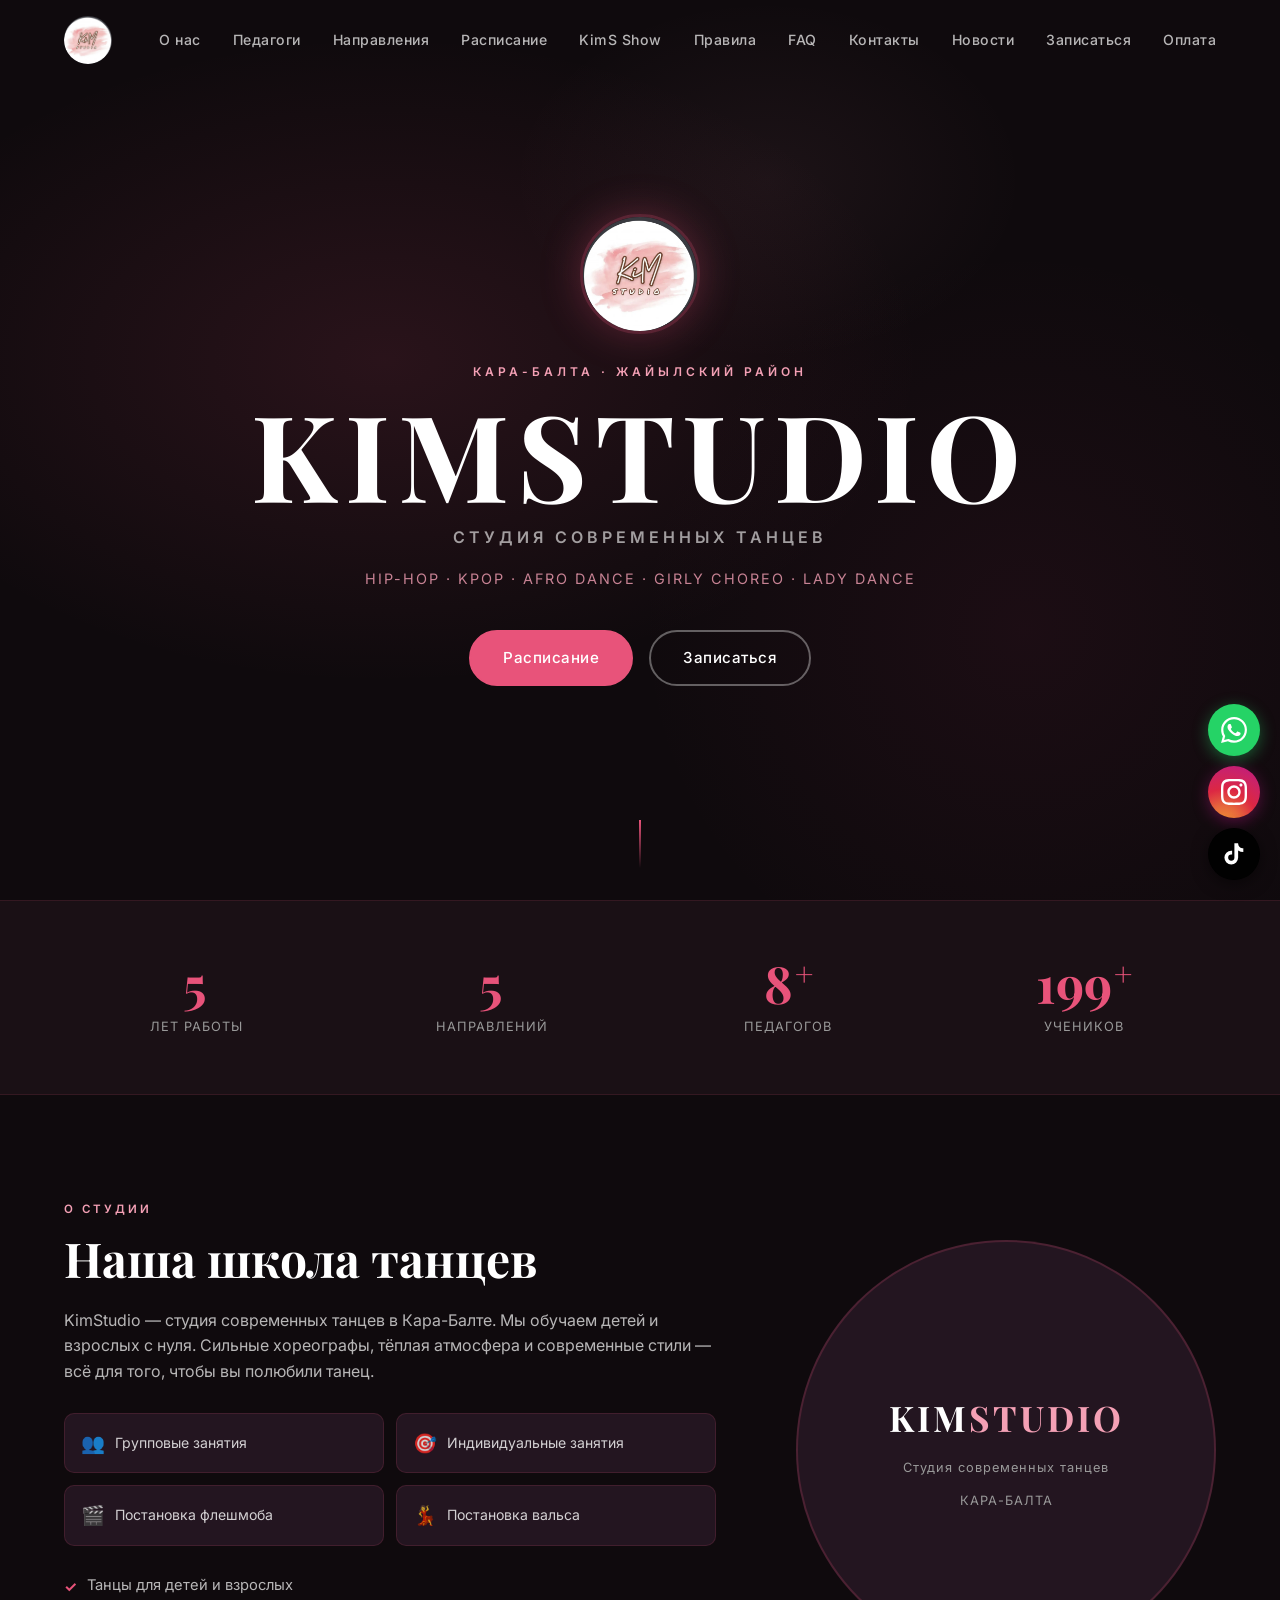
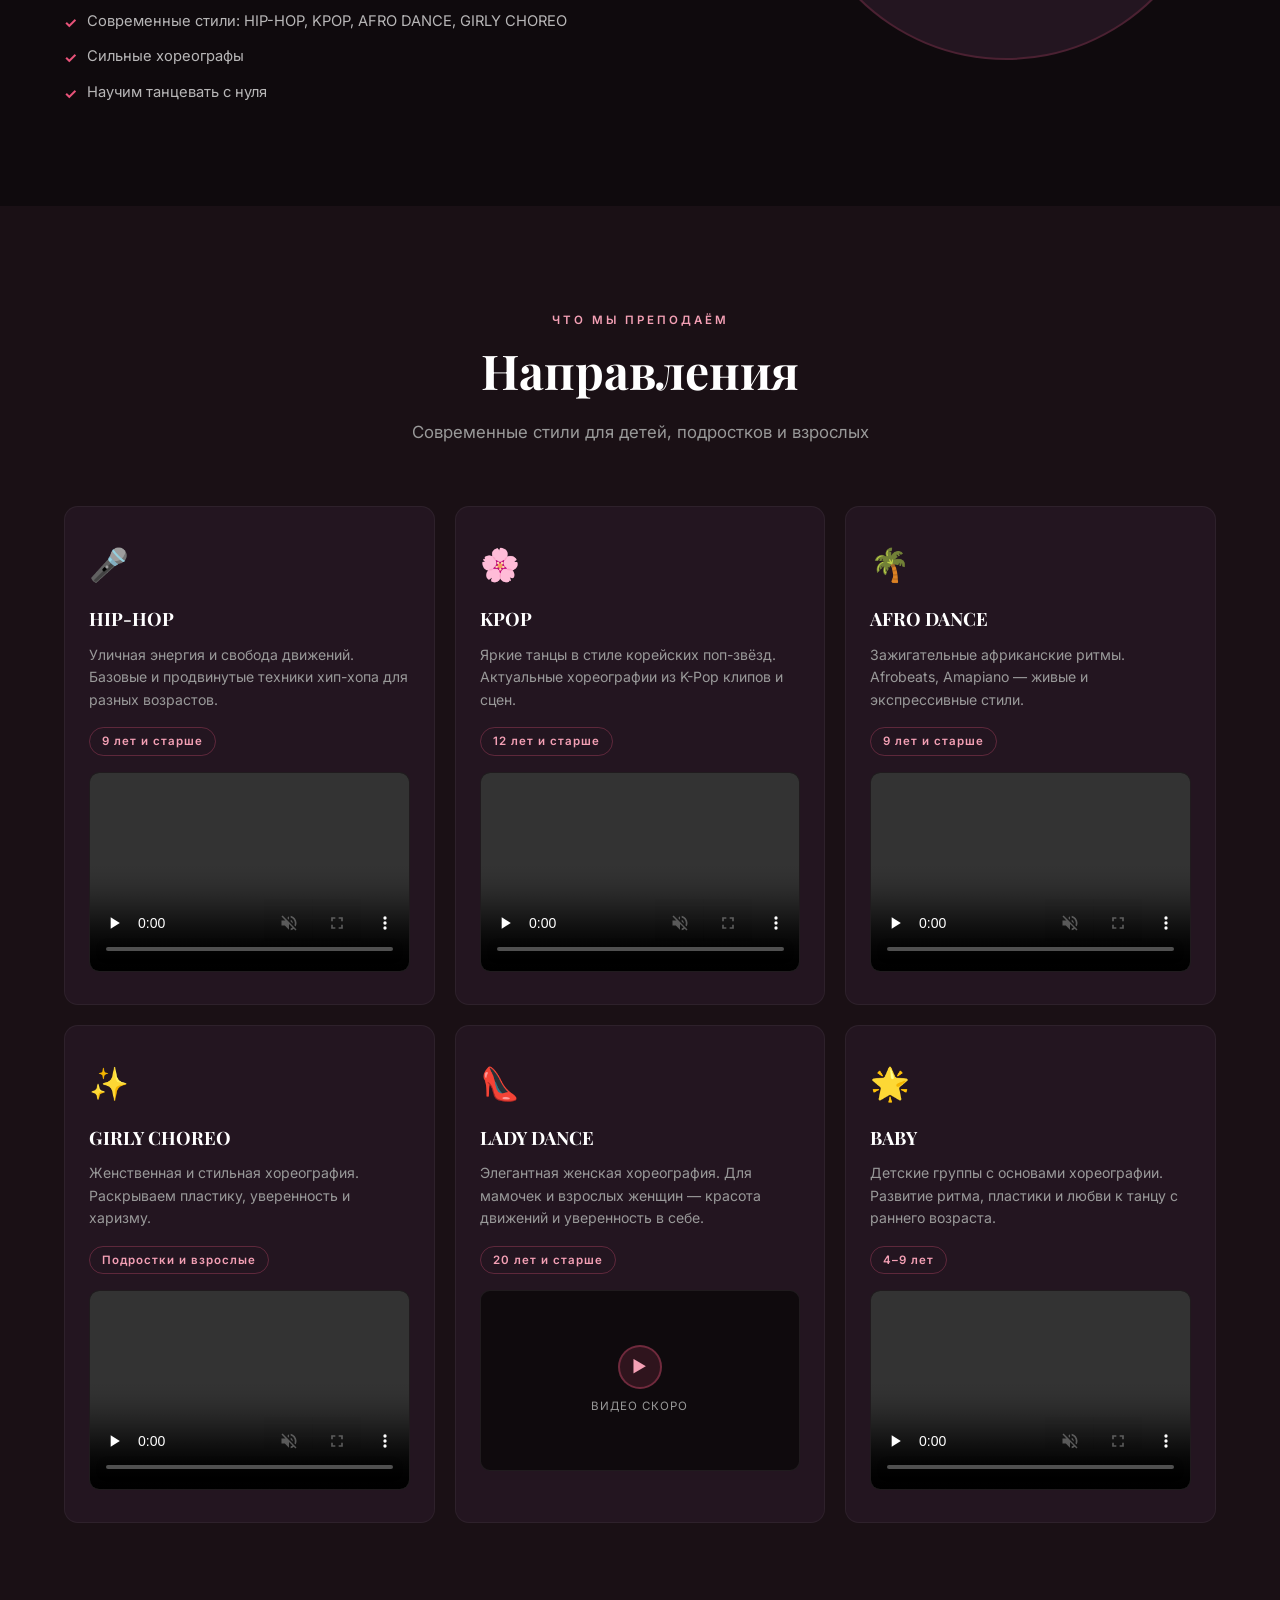
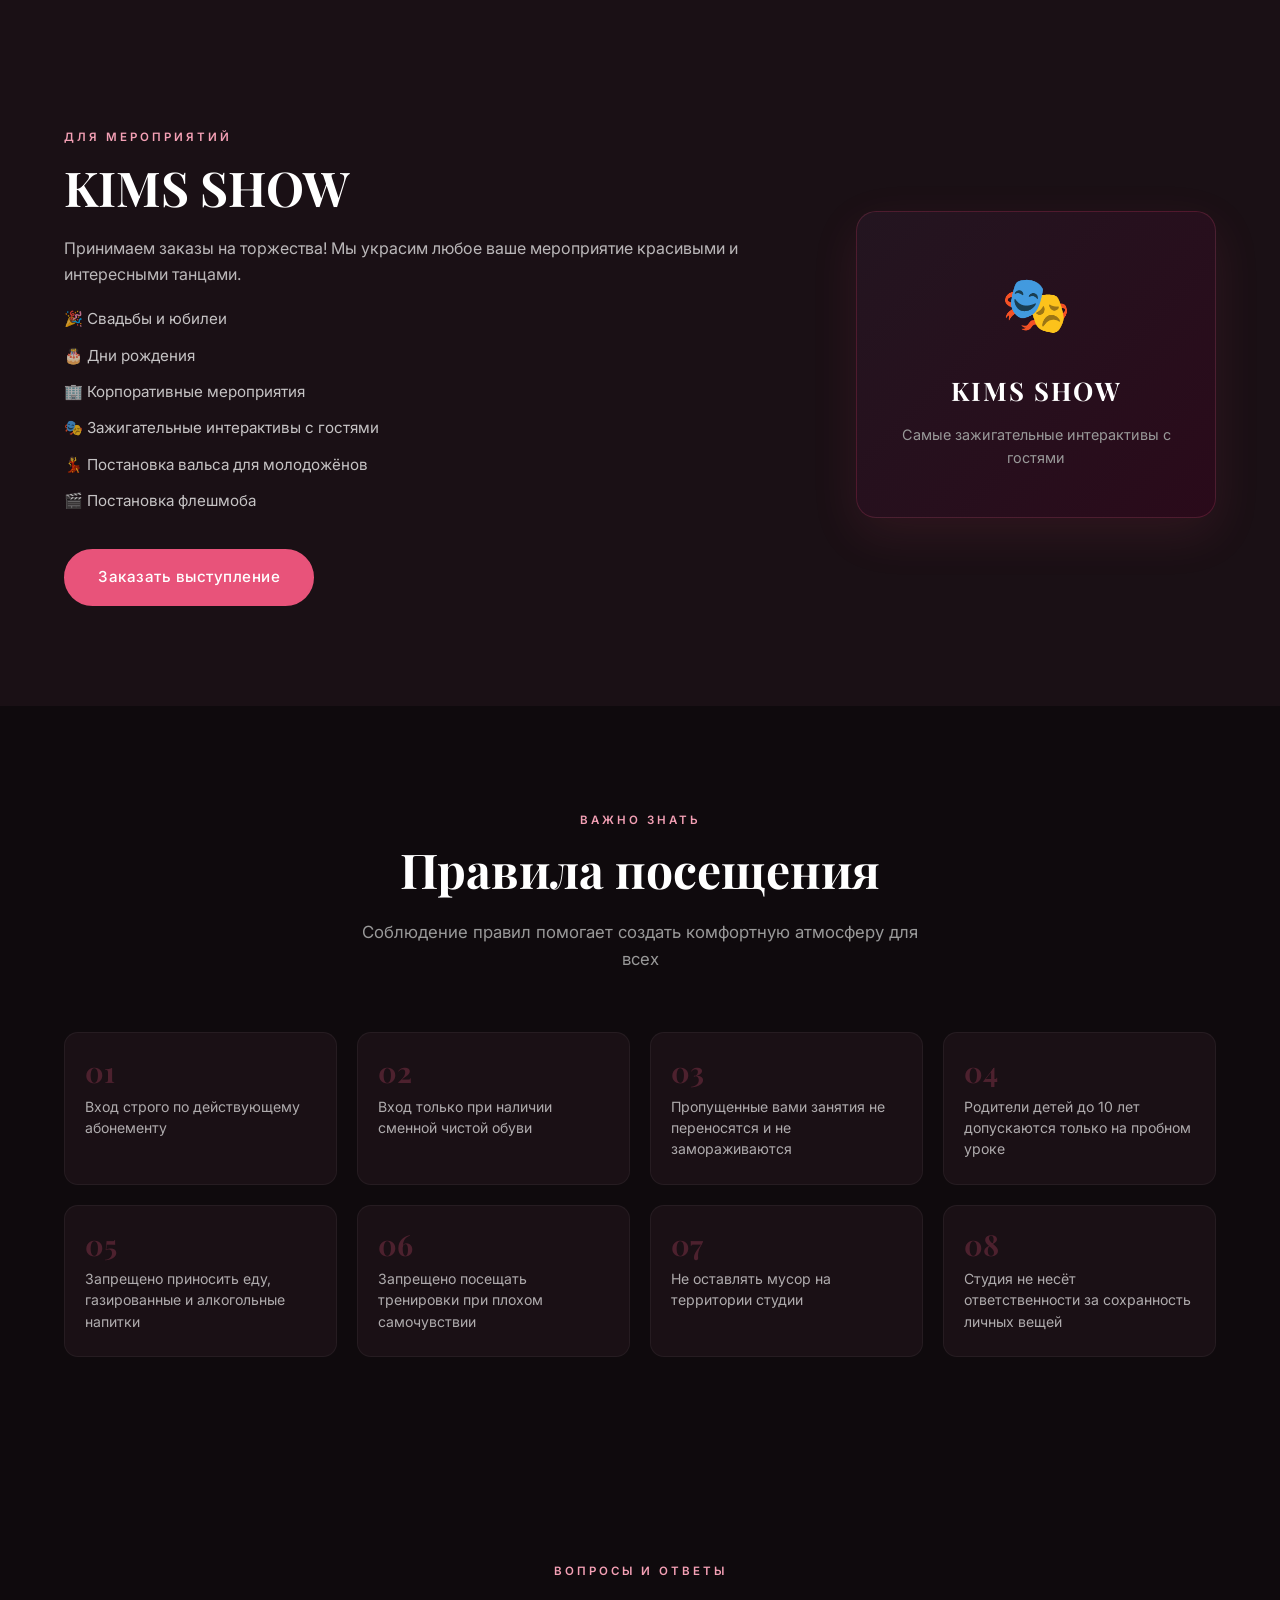
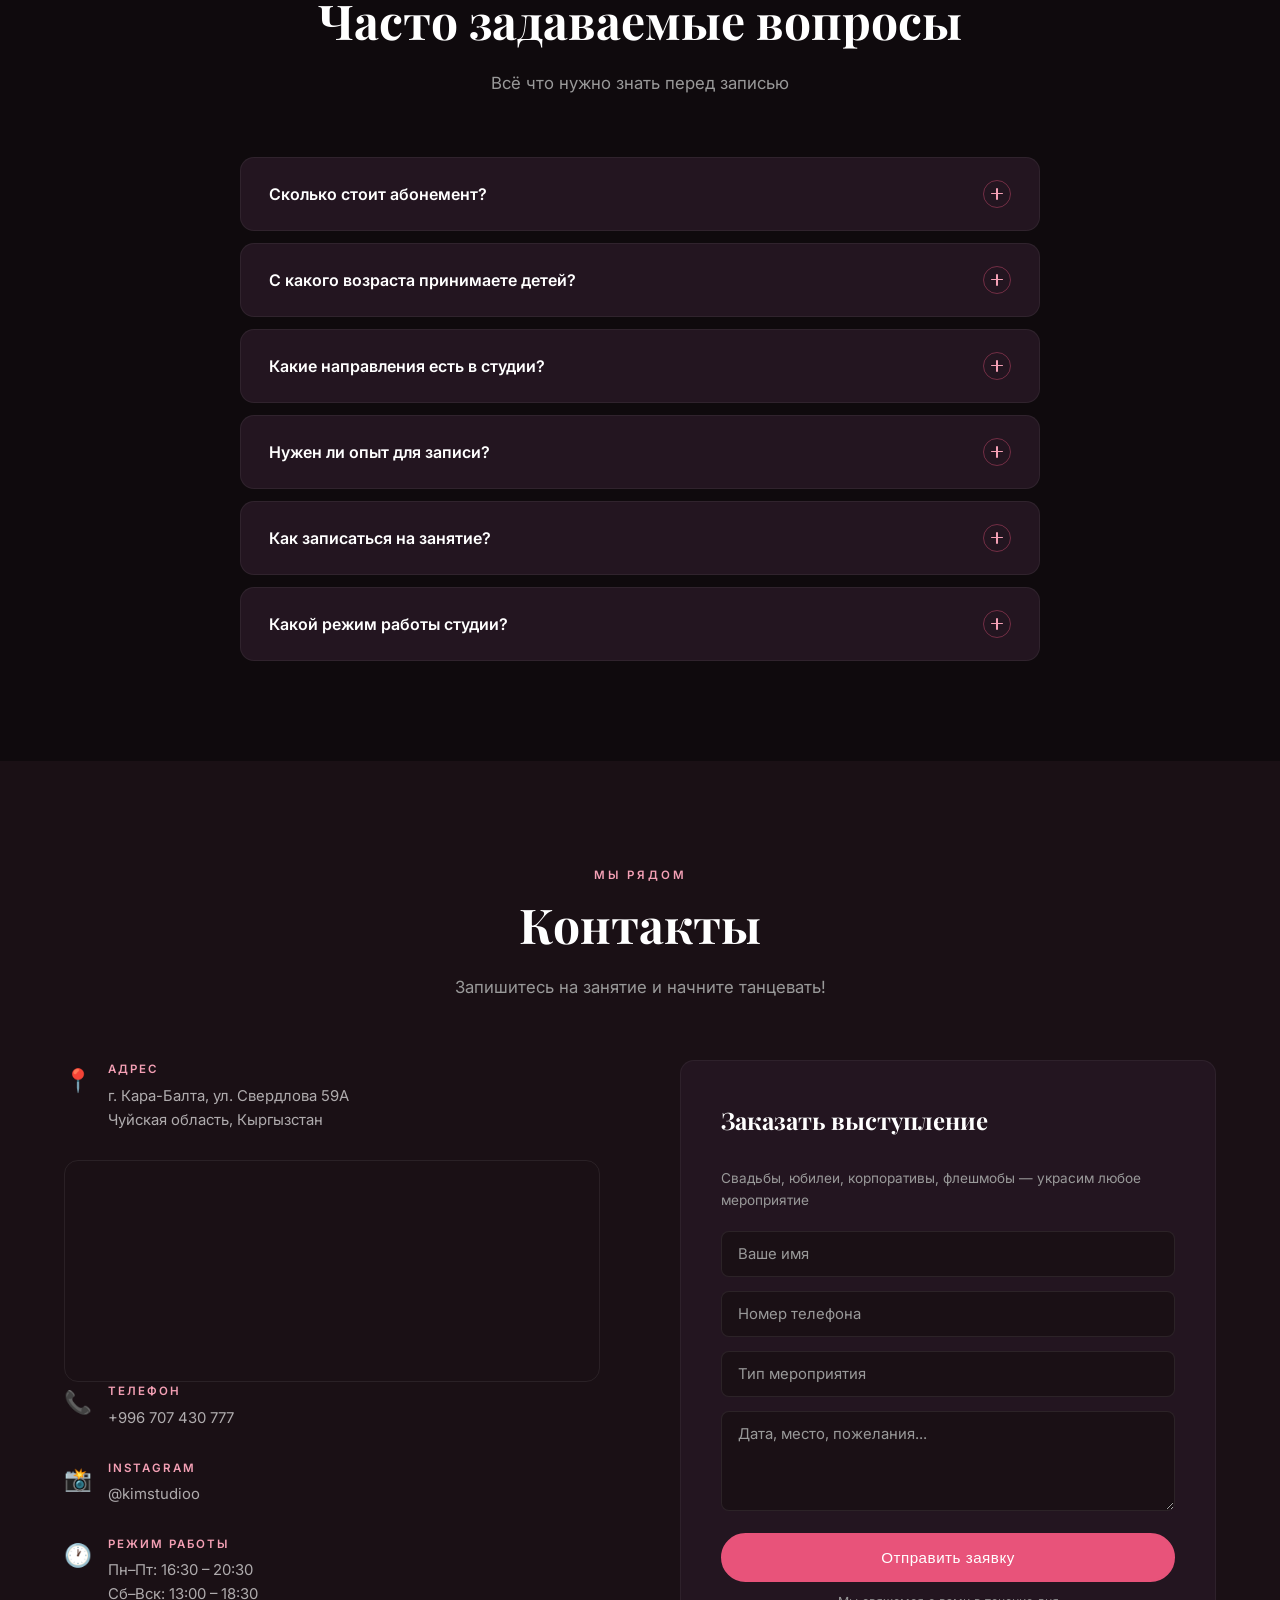
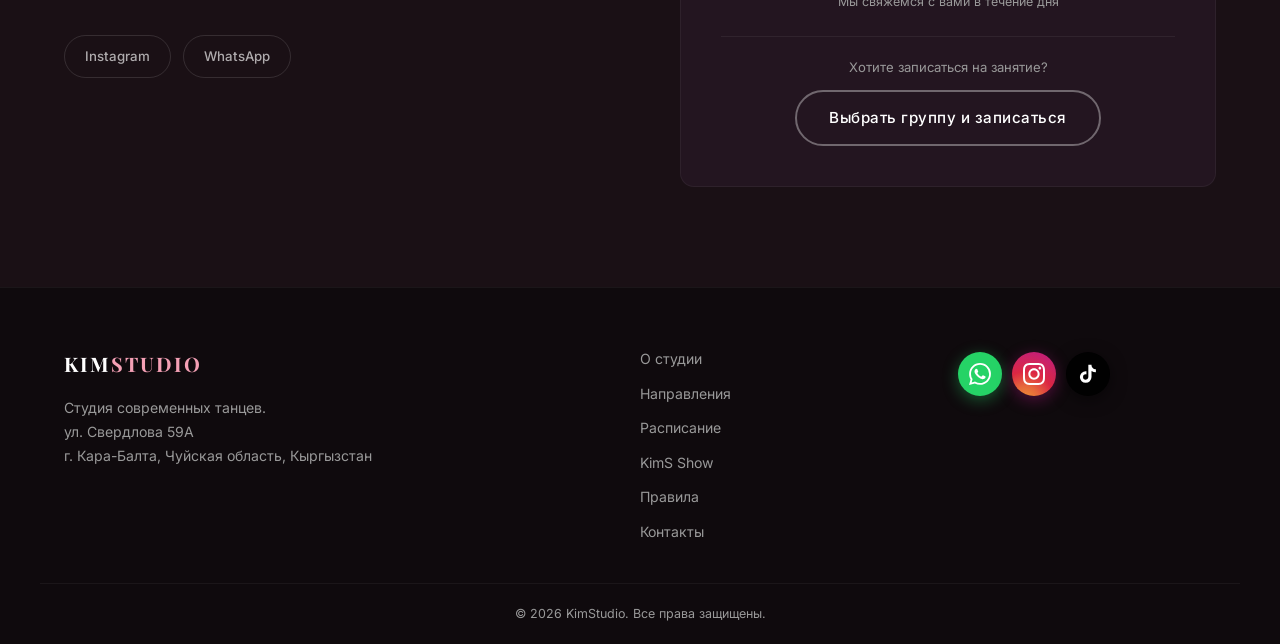
==== index.html @ e8edb9c9 "Improve PageSpeed: async fonts + logo WebP + fetchpriority - Replace logo.png with logo.webp in inde" ====
<!DOCTYPE html>
<html lang="ru">
<head>
  <!-- Google tag (gtag.js) -->
  <script async src="https://www.googletagmanager.com/gtag/js?id=G-KLJQ2LQRY6"></script>
  <script>
    window.dataLayer = window.dataLayer || [];
    function gtag(){dataLayer.push(arguments);}
    gtag('js', new Date());
    gtag('config', 'G-KLJQ2LQRY6');
  </script>
  <meta charset="UTF-8" />
  <meta name="viewport" content="width=device-width, initial-scale=1.0" />
  <meta name="description" content="KimStudio — студия современных танцев в Кара-Балте. HIP-HOP, KPOP, AFRO DANCE, GIRLY CHOREO, LADY DANCE для детей и взрослых. Запишитесь сегодня!" />
  <meta property="og:title" content="KimStudio — Студия современных танцев в Кара-Балте" />
  <meta property="og:description" content="HIP-HOP, KPOP, AFRO DANCE, GIRLY CHOREO, LADY DANCE для детей и взрослых. Запишитесь сегодня!" />
  <meta property="og:type" content="website" />
  <meta property="og:image" content="logo.png" />
  <link rel="icon" type="image/png" href="logo.png" />
  <link rel="preload" as="image" href="logo.webp" />
  <title>KimStudio — Студия современных танцев в Кара-Балте</title>
  <link rel="stylesheet" href="style.css" />
  <link rel="preconnect" href="https://fonts.googleapis.com" />
  <link rel="preconnect" href="https://fonts.gstatic.com" crossorigin />
  <link rel="preload" href="https://fonts.googleapis.com/css2?family=Playfair+Display:wght@400;700&family=Inter:wght@300;400;500;600&display=swap" as="style" onload="this.onload=null;this.rel='stylesheet'" />
  <noscript><link rel="stylesheet" href="https://fonts.googleapis.com/css2?family=Playfair+Display:wght@400;700&family=Inter:wght@300;400;500;600&display=swap" /></noscript>

</head>
<body>

  <!-- NAVIGATION -->
  <nav class="navbar" id="navbar">
    <div class="nav-container">
      <a href="#home" class="nav-brand">
        <img src="logo.webp" alt="KimStudio" class="nav-logo-img" />
      </a>
      <ul class="nav-links" id="navLinks">
        <li><a href="#about">О нас</a></li>
        <li><a href="teachers.html" onclick="gtag('event','teachers_click',{event_category:'navigation',event_label:'Navbar'});">Педагоги</a></li>
        <li><a href="#directions">Направления</a></li>
        <li><a href="schedule.html" onclick="gtag('event','schedule_click',{event_category:'navigation',event_label:'Navbar'});">Расписание</a></li>
        <li><a href="#show">KimS Show</a></li>
        <li><a href="#rules">Правила</a></li>
        <li><a href="#faq">FAQ</a></li>
        <li><a href="#contact">Контакты</a></li>
        <li><a href="news.html">Новости</a></li>
        <li><a href="enroll.html" style="color:var(--pink);" onclick="gtag('event','enroll_click',{event_category:'navigation',event_label:'Navbar'});">Записаться</a></li>
        <li><a href="payment.html">Оплата</a></li>
      </ul>
      <button class="burger" id="burger" aria-label="Меню">
        <span></span><span></span><span></span>
      </button>
    </div>
  </nav>

  <!-- HERO -->
  <section class="hero" id="home">
    <div class="hero-bg"></div>
    <div class="hero-content">
      <img src="logo.webp" alt="KimStudio" class="hero-logo" fetchpriority="high" />
      <p class="hero-sub">Кара-Балта · Жайылский район</p>
      <h1 class="hero-title">KIMSTUDIO</h1>
      <p class="hero-tagline">СТУДИЯ СОВРЕМЕННЫХ ТАНЦЕВ</p>
      <p class="hero-desc">HIP-HOP · KPOP · AFRO DANCE · GIRLY CHOREO · LADY DANCE</p>
      <div class="hero-buttons">
        <a href="schedule.html" class="btn btn-primary" onclick="gtag('event','schedule_click',{event_category:'navigation',event_label:'Hero Button'});">Расписание</a>
        <a href="enroll.html" class="btn btn-outline" onclick="gtag('event','enroll_click',{event_category:'navigation',event_label:'Hero Button'});">Записаться</a>
      </div>
    </div>
    <div class="hero-scroll">
      <div class="scroll-arrow"></div>
    </div>
  </section>

  <!-- STATS -->
  <section class="stats">
    <div class="stats-container">
      <div class="stat-item">
        <span class="stat-number no-plus" data-target="6">0</span>
        <span class="stat-label">Лет работы</span>
      </div>
      <div class="stat-item">
        <span class="stat-number no-plus" data-target="6">0</span>
        <span class="stat-label">Направлений</span>
      </div>
      <div class="stat-item">
        <span class="stat-number" data-target="9">0</span>
        <span class="stat-label">Педагогов</span>
      </div>
      <div class="stat-item">
        <span class="stat-number" data-target="200">0</span>
        <span class="stat-label">Учеников</span>
      </div>
    </div>
  </section>

  <!-- ABOUT -->
  <section class="about section" id="about">
    <div class="container">
      <div class="about-content">
        <div class="about-text">
          <span class="section-tag">О студии</span>
          <h2 class="section-title">Наша школа танцев</h2>
          <p>KimStudio — студия современных танцев в Кара-Балте. Мы обучаем детей и взрослых с нуля. Сильные хореографы, тёплая атмосфера и современные стили — всё для того, чтобы вы полюбили танец.</p>
          <div class="about-cards">
            <div class="about-card">
              <span class="about-card-icon">👥</span>
              <span>Групповые занятия</span>
            </div>
            <div class="about-card">
              <span class="about-card-icon">🎯</span>
              <span>Индивидуальные занятия</span>
            </div>
            <div class="about-card">
              <span class="about-card-icon">🎬</span>
              <span>Постановка флешмоба</span>
            </div>
            <div class="about-card">
              <span class="about-card-icon">💃</span>
              <span>Постановка вальса</span>
            </div>
          </div>
          <ul class="about-features">
            <li><span class="check">✓</span> Танцы для детей и взрослых</li>
            <li><span class="check">✓</span> Современные стили: HIP-HOP, KPOP, AFRO DANCE, GIRLY CHOREO</li>
            <li><span class="check">✓</span> Сильные хореографы</li>
            <li><span class="check">✓</span> Научим танцевать с нуля</li>
          </ul>
        </div>
        <div class="about-image">
          <div class="image-placeholder">
            <div class="logo-big">KIM<span>STUDIO</span></div>
            <p>Студия современных танцев</p>
            <p class="addr-tag">Кара-Балта</p>
          </div>
        </div>
      </div>
    </div>
  </section>

  <!-- DIRECTIONS -->
  <section class="directions section" id="directions">
    <div class="container">
      <div class="section-header">
        <span class="section-tag">Что мы преподаём</span>
        <h2 class="section-title">Направления</h2>
        <p class="section-desc">Современные стили для детей, подростков и взрослых</p>
      </div>
      <div class="directions-grid">
        <div class="direction-card">
          <div class="card-icon">🎤</div>
          <h3>HIP-HOP</h3>
          <p>Уличная энергия и свобода движений. Базовые и продвинутые техники хип-хопа для разных возрастов.</p>
          <span class="card-age">9 лет и старше</span>
          <div class="card-video-wrap">
            <video src="hiphop.mp4" controls playsinline muted loop preload="none"></video>
          </div>
        </div>
        <div class="direction-card">
          <div class="card-icon">🌸</div>
          <h3>KPOP</h3>
          <p>Яркие танцы в стиле корейских поп-звёзд. Актуальные хореографии из K-Pop клипов и сцен.</p>
          <span class="card-age">12 лет и старше</span>
          <div class="card-video-wrap">
            <video src="kpop.mp4" controls playsinline muted loop preload="none"></video>
          </div>
        </div>
        <div class="direction-card">
          <div class="card-icon">🌴</div>
          <h3>AFRO DANCE</h3>
          <p>Зажигательные африканские ритмы. Afrobeats, Amapiano — живые и экспрессивные стили.</p>
          <span class="card-age">9 лет и старше</span>
          <div class="card-video-wrap">
            <video src="afro.mp4" controls playsinline muted loop preload="none"></video>
          </div>
        </div>
        <div class="direction-card">
          <div class="card-icon">✨</div>
          <h3>GIRLY CHOREO</h3>
          <p>Женственная и стильная хореография. Раскрываем пластику, уверенность и харизму.</p>
          <span class="card-age">Подростки и взрослые</span>
          <div class="card-video-wrap">
            <video src="girly.mp4" controls playsinline muted loop preload="none"></video>
          </div>
        </div>
        <div class="direction-card">
          <div class="card-icon">👠</div>
          <h3>LADY DANCE</h3>
          <p>Элегантная женская хореография. Для мамочек и взрослых женщин — красота движений и уверенность в себе.</p>
          <span class="card-age">20 лет и старше</span>
          <div class="video-placeholder" data-video="">
            <div class="vp-inner"><span class="vp-play">▶</span><span class="vp-label">Видео скоро</span></div>
          </div>
        </div>
        <div class="direction-card">
          <div class="card-icon">🌟</div>
          <h3>BABY</h3>
          <p>Детские группы с основами хореографии. Развитие ритма, пластики и любви к танцу с раннего возраста.</p>
          <span class="card-age">4–9 лет</span>
          <div class="card-video-wrap">
            <video src="baby.mp4" controls playsinline muted loop preload="none"></video>
          </div>
        </div>
      </div>
    </div>
  </section>

  <!-- KIMS SHOW -->
  <section class="show section" id="show">
    <div class="container">
      <div class="show-content">
        <div class="show-text">
          <span class="section-tag">Для мероприятий</span>
          <h2 class="section-title">KIMS SHOW</h2>
          <p>Принимаем заказы на торжества! Мы украсим любое ваше мероприятие красивыми и интересными танцами.</p>
          <ul class="show-list">
            <li>🎉 Свадьбы и юбилеи</li>
            <li>🎂 Дни рождения</li>
            <li>🏢 Корпоративные мероприятия</li>
            <li>🎭 Зажигательные интерактивы с гостями</li>
            <li>💃 Постановка вальса для молодожёнов</li>
            <li>🎬 Постановка флешмоба</li>
          </ul>
          <a href="#contact" class="btn btn-primary">Заказать выступление</a>
        </div>
        <div class="show-visual">
          <div class="show-card">
            <div class="show-icon">🎭</div>
            <h3>KIMS SHOW</h3>
            <p>Самые зажигательные интерактивы с гостями</p>
          </div>
        </div>
      </div>
    </div>
  </section>

  <!-- RULES -->
  <section class="rules section" id="rules">
    <div class="container">
      <div class="section-header">
        <span class="section-tag">Важно знать</span>
        <h2 class="section-title">Правила посещения</h2>
        <p class="section-desc">Соблюдение правил помогает создать комфортную атмосферу для всех</p>
      </div>
      <div class="rules-grid">
        <div class="rule-item">
          <span class="rule-num">01</span>
          <p>Вход строго по действующему абонементу</p>
        </div>
        <div class="rule-item">
          <span class="rule-num">02</span>
          <p>Вход только при наличии сменной чистой обуви</p>
        </div>
        <div class="rule-item">
          <span class="rule-num">03</span>
          <p>Пропущенные вами занятия не переносятся и не замораживаются</p>
        </div>
        <div class="rule-item">
          <span class="rule-num">04</span>
          <p>Родители детей до 10 лет допускаются только на пробном уроке</p>
        </div>
        <div class="rule-item">
          <span class="rule-num">05</span>
          <p>Запрещено приносить еду, газированные и алкогольные напитки</p>
        </div>
        <div class="rule-item">
          <span class="rule-num">06</span>
          <p>Запрещено посещать тренировки при плохом самочувствии</p>
        </div>
        <div class="rule-item">
          <span class="rule-num">07</span>
          <p>Не оставлять мусор на территории студии</p>
        </div>
        <div class="rule-item">
          <span class="rule-num">08</span>
          <p>Студия не несёт ответственности за сохранность личных вещей</p>
        </div>
      </div>
    </div>
  </section>

  <!-- FAQ -->
  <section class="faq section" id="faq">
    <div class="container">
      <div class="section-header">
        <span class="section-tag">Вопросы и ответы</span>
        <h2 class="section-title">Часто задаваемые вопросы</h2>
        <p class="section-desc">Всё что нужно знать перед записью</p>
      </div>
      <div class="faq-list">

        <div class="faq-item">
          <button class="faq-question" aria-expanded="false">
            <span>Сколько стоит абонемент?</span>
            <span class="faq-icon"></span>
          </button>
          <div class="faq-answer">
            <p>Стоимость абонемента — <strong>1 600 сом в месяц</strong>. Оплата производится через MBank. После оплаты администратор подтверждает в течение 1–3 часов.</p>
          </div>
        </div>

        <div class="faq-item">
          <button class="faq-question" aria-expanded="false">
            <span>С какого возраста принимаете детей?</span>
            <span class="faq-icon"></span>
          </button>
          <div class="faq-answer">
            <p>Принимаем с <strong>4 лет</strong>. Для малышей есть группы Baby 1 (4–6 лет) и Baby 2-3 (7–9 лет) с особой программой для маленьких танцоров.</p>
          </div>
        </div>

        <div class="faq-item">
          <button class="faq-question" aria-expanded="false">
            <span>Какие направления есть в студии?</span>
            <span class="faq-icon"></span>
          </button>
          <div class="faq-answer">
            <p>В KimStudio преподают: <strong>HIP-HOP, KPOP, AFRO DANCE, GIRLY CHOREO, LADY DANCE</strong> и детская хореография <strong>BABY</strong>. Направления для всех возрастов — от 4 лет до взрослых.</p>
          </div>
        </div>

        <div class="faq-item">
          <button class="faq-question" aria-expanded="false">
            <span>Нужен ли опыт для записи?</span>
            <span class="faq-icon"></span>
          </button>
          <div class="faq-answer">
            <p>Нет, опыт не нужен. Мы принимаем учеников <strong>с нуля</strong> — наши педагоги обучат с самых основ. Главное — желание танцевать!</p>
          </div>
        </div>

        <div class="faq-item">
          <button class="faq-question" aria-expanded="false">
            <span>Как записаться на занятие?</span>
            <span class="faq-icon"></span>
          </button>
          <div class="faq-answer">
            <p>Напишите нам в <strong>WhatsApp по номеру +996 707 430 777</strong> или заполните форму записи ниже на этой странице. Ответим в течение дня.</p>
          </div>
        </div>

        <div class="faq-item">
          <button class="faq-question" aria-expanded="false">
            <span>Какой режим работы студии?</span>
            <span class="faq-icon"></span>
          </button>
          <div class="faq-answer">
            <p>Пн–Пт: <strong>16:30–20:30</strong>, Сб–Вск: <strong>13:00–18:30</strong>. Студия находится по адресу: г. Кара-Балта, ул. Свердлова 59А.</p>
          </div>
        </div>

      </div>
    </div>
  </section>

  <!-- CONTACT -->
  <section class="contact section" id="contact">
    <div class="container">
      <div class="section-header">
        <span class="section-tag">Мы рядом</span>
        <h2 class="section-title">Контакты</h2>
        <p class="section-desc">Запишитесь на занятие и начните танцевать!</p>
      </div>
      <div class="contact-content">
        <div class="contact-info">
          <div class="contact-item">
            <div class="contact-icon">📍</div>
            <div>
              <h4>Адрес</h4>
              <p>г. Кара-Балта, ул. Свердлова 59А<br>Чуйская область, Кыргызстан</p>
            </div>
          </div>
          <div class="map-embed">
            <iframe
              src="https://maps.google.com/maps?q=%D0%9A%D0%B0%D1%80%D0%B0-%D0%91%D0%B0%D0%BB%D1%82%D0%B0+%D0%A1%D0%B2%D0%B5%D1%80%D0%B4%D0%BB%D0%BE%D0%B2%D0%B0+59%D0%90&output=embed"
              width="100%" height="220" style="border:0;" allowfullscreen loading="lazy"
              referrerpolicy="no-referrer-when-downgrade" title="KimStudio на карте">
            </iframe>
          </div>
          <div class="contact-item">
            <div class="contact-icon">📞</div>
            <div>
              <h4>Телефон</h4>
              <p><a href="tel:+996707430777">+996 707 430 777</a></p>
            </div>
          </div>
          <div class="contact-item">
            <div class="contact-icon">📸</div>
            <div>
              <h4>Instagram</h4>
              <p><a href="https://www.instagram.com/kimstudioo/" target="_blank" rel="noopener noreferrer">@kimstudioo</a></p>
            </div>
          </div>
          <div class="contact-item">
            <div class="contact-icon">🕐</div>
            <div>
              <h4>Режим работы</h4>
              <p>Пн–Пт: 16:30 – 20:30<br>Сб–Вск: 13:00 – 18:30</p>
            </div>
          </div>
          <div class="social-links">
            <a href="https://www.instagram.com/kimstudioo/" target="_blank" rel="noopener noreferrer" class="social-btn instagram" onclick="gtag('event','instagram_click',{event_category:'social',event_label:'Contact Section'});">Instagram</a>
            <a href="https://wa.me/996707430777" target="_blank" rel="noopener noreferrer" class="social-btn whatsapp" onclick="gtag('event','whatsapp_click',{event_category:'contact',event_label:'Contact Section'});">WhatsApp</a>
          </div>
        </div>
        <form class="contact-form" id="contactForm">
          <h3>Заказать выступление</h3>
          <p style="font-size:0.85rem; color:var(--gray); margin-bottom:20px;">Свадьбы, юбилеи, корпоративы, флешмобы — украсим любое мероприятие</p>
          <div class="form-group">
            <input type="text" name="name" placeholder="Ваше имя" required />
          </div>
          <div class="form-group">
            <input type="tel" name="phone" placeholder="Номер телефона" required />
          </div>
          <div class="form-group">
            <select name="direction">
              <option value="" disabled selected>Тип мероприятия</option>
              <option>Свадьба</option>
              <option>День рождения / юбилей</option>
              <option>Корпоратив</option>
              <option>Постановка вальса для молодожёнов</option>
              <option>Постановка флешмоба</option>
              <option>Другое</option>
            </select>
          </div>
          <div class="form-group">
            <textarea name="message" placeholder="Дата, место, пожелания..." rows="4"></textarea>
          </div>
          <button type="submit" class="btn btn-primary btn-full" onclick="gtag('event','show_order',{event_category:'lead',event_label:'Show Order Form'});">Отправить заявку</button>
          <p class="form-note" id="formNote">Мы свяжемся с вами в течение дня</p>
          <div style="border-top: 1px solid rgba(255,255,255,0.06); margin-top: 24px; padding-top: 20px; text-align:center;">
            <p style="font-size:0.82rem; color:var(--gray); margin-bottom:12px;">Хотите записаться на занятие?</p>
            <a href="enroll.html" class="btn btn-outline" style="display:inline-block;" onclick="gtag('event','enroll_click',{event_category:'navigation',event_label:'Contact Section'});">Выбрать группу и записаться</a>
          </div>
        </form>
      </div>
    </div>
  </section>

  <!-- FOOTER -->
  <footer class="footer">
    <div class="footer-container">
      <div class="footer-brand">
        <span class="logo">KIM<span>STUDIO</span></span>
        <p>Студия современных танцев.<br>ул. Свердлова 59А<br>г. Кара-Балта, Чуйская область, Кыргызстан</p>
      </div>
      <div class="footer-links">
        <a href="#about">О студии</a>
        <a href="#directions">Направления</a>
        <a href="schedule.html" onclick="gtag('event','schedule_click',{event_category:'navigation',event_label:'Footer'});">Расписание</a>
        <a href="#show">KimS Show</a>
        <a href="#rules">Правила</a>
        <a href="#contact">Контакты</a>
      </div>
      <div class="footer-social">
        <div class="footer-social-icons">
          <a href="https://wa.me/996707430777" target="_blank" rel="noopener noreferrer" class="footer-fab fab-whatsapp" aria-label="WhatsApp">
            <svg viewBox="0 0 24 24" fill="currentColor" width="22" height="22"><path d="M17.472 14.382c-.297-.149-1.758-.867-2.03-.967-.273-.099-.471-.148-.67.15-.197.297-.767.966-.94 1.164-.173.199-.347.223-.644.075-.297-.15-1.255-.463-2.39-1.475-.883-.788-1.48-1.761-1.653-2.059-.173-.297-.018-.458.13-.606.134-.133.298-.347.446-.52.149-.174.198-.298.298-.497.099-.198.05-.371-.025-.52-.075-.149-.669-1.612-.916-2.207-.242-.579-.487-.5-.669-.51-.173-.008-.371-.01-.57-.01-.198 0-.52.074-.792.372-.272.297-1.04 1.016-1.04 2.479 0 1.462 1.065 2.875 1.213 3.074.149.198 2.096 3.2 5.077 4.487.709.306 1.262.489 1.694.625.712.227 1.36.195 1.871.118.571-.085 1.758-.719 2.006-1.413.248-.694.248-1.289.173-1.413-.074-.124-.272-.198-.57-.347m-5.421 7.403h-.004a9.87 9.87 0 01-5.031-1.378l-.361-.214-3.741.982.998-3.648-.235-.374a9.86 9.86 0 01-1.51-5.26c.001-5.45 4.436-9.884 9.888-9.884 2.64 0 5.122 1.03 6.988 2.898a9.825 9.825 0 012.893 6.994c-.003 5.45-4.437 9.884-9.885 9.884m8.413-18.297A11.815 11.815 0 0012.05 0C5.495 0 .16 5.335.157 11.892c0 2.096.547 4.142 1.588 5.945L.057 24l6.305-1.654a11.882 11.882 0 005.683 1.448h.005c6.554 0 11.89-5.335 11.893-11.893a11.821 11.821 0 00-3.48-8.413z"/></svg>
          </a>
          <a href="https://www.instagram.com/kimstudioo/" target="_blank" rel="noopener noreferrer" class="footer-fab fab-instagram" aria-label="Instagram">
            <svg viewBox="0 0 24 24" fill="currentColor" width="22" height="22"><path d="M12 2.163c3.204 0 3.584.012 4.85.07 3.252.148 4.771 1.691 4.919 4.919.058 1.265.069 1.645.069 4.849 0 3.205-.012 3.584-.069 4.849-.149 3.225-1.664 4.771-4.919 4.919-1.266.058-1.644.07-4.85.07-3.204 0-3.584-.012-4.849-.07-3.26-.149-4.771-1.699-4.919-4.92-.058-1.265-.07-1.644-.07-4.849 0-3.204.013-3.583.07-4.849.149-3.227 1.664-4.771 4.919-4.919 1.266-.057 1.645-.069 4.849-.069zm0-2.163c-3.259 0-3.667.014-4.947.072-4.358.2-6.78 2.618-6.98 6.98-.059 1.281-.073 1.689-.073 4.948 0 3.259.014 3.668.072 4.948.2 4.358 2.618 6.78 6.98 6.98 1.281.058 1.689.072 4.948.072 3.259 0 3.668-.014 4.948-.072 4.354-.2 6.782-2.618 6.979-6.98.059-1.28.073-1.689.073-4.948 0-3.259-.014-3.667-.072-4.947-.196-4.354-2.617-6.78-6.979-6.98-1.281-.059-1.69-.073-4.949-.073zm0 5.838c-3.403 0-6.162 2.759-6.162 6.162s2.759 6.163 6.162 6.163 6.162-2.759 6.162-6.163c0-3.403-2.759-6.162-6.162-6.162zm0 10.162c-2.209 0-4-1.79-4-4 0-2.209 1.791-4 4-4s4 1.791 4 4c0 2.21-1.791 4-4 4zm6.406-11.845c-.796 0-1.441.645-1.441 1.44s.645 1.44 1.441 1.44c.795 0 1.439-.645 1.439-1.44s-.644-1.44-1.439-1.44z"/></svg>
          </a>
          <a href="https://www.tiktok.com/@kimstudioo?_r=1&_t=ZT-95xl43tIwwQ" target="_blank" rel="noopener noreferrer" class="footer-fab fab-tiktok" aria-label="TikTok">
            <svg viewBox="0 0 24 24" fill="currentColor" width="22" height="22"><path d="M19.59 6.69a4.83 4.83 0 01-3.77-4.25V2h-3.45v13.67a2.89 2.89 0 01-2.88 2.5 2.89 2.89 0 01-2.89-2.89 2.89 2.89 0 012.89-2.89c.28 0 .54.04.79.1V9.01a6.33 6.33 0 00-.79-.05 6.34 6.34 0 00-6.34 6.34 6.34 6.34 0 006.34 6.34 6.34 6.34 0 006.33-6.34V8.69a8.18 8.18 0 004.78 1.52V6.76a4.85 4.85 0 01-1.01-.07z"/></svg>
          </a>
        </div>
      </div>
    </div>
    <div class="footer-bottom">
      <p>&copy; 2026 KimStudio. Все права защищены.</p>
    </div>
  </footer>

  <!-- Social floating buttons -->
  <div class="social-float-group">
    <a href="https://wa.me/996707430777" target="_blank" rel="noopener noreferrer" class="social-fab fab-whatsapp" aria-label="WhatsApp" onclick="gtag('event','whatsapp_click',{event_category:'contact',event_label:'FAB Button'});">
      <svg viewBox="0 0 24 24" fill="currentColor" width="26" height="26">
        <path d="M17.472 14.382c-.297-.149-1.758-.867-2.03-.967-.273-.099-.471-.148-.67.15-.197.297-.767.966-.94 1.164-.173.199-.347.223-.644.075-.297-.15-1.255-.463-2.39-1.475-.883-.788-1.48-1.761-1.653-2.059-.173-.297-.018-.458.13-.606.134-.133.298-.347.446-.52.149-.174.198-.298.298-.497.099-.198.05-.371-.025-.52-.075-.149-.669-1.612-.916-2.207-.242-.579-.487-.5-.669-.51-.173-.008-.371-.01-.57-.01-.198 0-.52.074-.792.372-.272.297-1.04 1.016-1.04 2.479 0 1.462 1.065 2.875 1.213 3.074.149.198 2.096 3.2 5.077 4.487.709.306 1.262.489 1.694.625.712.227 1.36.195 1.871.118.571-.085 1.758-.719 2.006-1.413.248-.694.248-1.289.173-1.413-.074-.124-.272-.198-.57-.347m-5.421 7.403h-.004a9.87 9.87 0 01-5.031-1.378l-.361-.214-3.741.982.998-3.648-.235-.374a9.86 9.86 0 01-1.51-5.26c.001-5.45 4.436-9.884 9.888-9.884 2.64 0 5.122 1.03 6.988 2.898a9.825 9.825 0 012.893 6.994c-.003 5.45-4.437 9.884-9.885 9.884m8.413-18.297A11.815 11.815 0 0012.05 0C5.495 0 .16 5.335.157 11.892c0 2.096.547 4.142 1.588 5.945L.057 24l6.305-1.654a11.882 11.882 0 005.683 1.448h.005c6.554 0 11.89-5.335 11.893-11.893a11.821 11.821 0 00-3.48-8.413z"/>
      </svg>
    </a>
    <a href="https://www.instagram.com/kimstudioo/" target="_blank" rel="noopener noreferrer" class="social-fab fab-instagram" aria-label="Instagram" onclick="gtag('event','instagram_click',{event_category:'social',event_label:'FAB Button'});">
      <svg viewBox="0 0 24 24" fill="currentColor" width="26" height="26">
        <path d="M12 2.163c3.204 0 3.584.012 4.85.07 3.252.148 4.771 1.691 4.919 4.919.058 1.265.069 1.645.069 4.849 0 3.205-.012 3.584-.069 4.849-.149 3.225-1.664 4.771-4.919 4.919-1.266.058-1.644.07-4.85.07-3.204 0-3.584-.012-4.849-.07-3.26-.149-4.771-1.699-4.919-4.92-.058-1.265-.07-1.644-.07-4.849 0-3.204.013-3.583.07-4.849.149-3.227 1.664-4.771 4.919-4.919 1.266-.057 1.645-.069 4.849-.069zm0-2.163c-3.259 0-3.667.014-4.947.072-4.358.2-6.78 2.618-6.98 6.98-.059 1.281-.073 1.689-.073 4.948 0 3.259.014 3.668.072 4.948.2 4.358 2.618 6.78 6.98 6.98 1.281.058 1.689.072 4.948.072 3.259 0 3.668-.014 4.948-.072 4.354-.2 6.782-2.618 6.979-6.98.059-1.28.073-1.689.073-4.948 0-3.259-.014-3.667-.072-4.947-.196-4.354-2.617-6.78-6.979-6.98-1.281-.059-1.69-.073-4.949-.073zm0 5.838c-3.403 0-6.162 2.759-6.162 6.162s2.759 6.163 6.162 6.163 6.162-2.759 6.162-6.163c0-3.403-2.759-6.162-6.162-6.162zm0 10.162c-2.209 0-4-1.79-4-4 0-2.209 1.791-4 4-4s4 1.791 4 4c0 2.21-1.791 4-4 4zm6.406-11.845c-.796 0-1.441.645-1.441 1.44s.645 1.44 1.441 1.44c.795 0 1.439-.645 1.439-1.44s-.644-1.44-1.439-1.44z"/>
      </svg>
    </a>
    <a href="https://www.tiktok.com/@kimstudioo?_r=1&_t=ZT-95xl43tIwwQ" target="_blank" rel="noopener noreferrer" class="social-fab fab-tiktok" aria-label="TikTok" onclick="gtag('event','tiktok_click',{event_category:'social',event_label:'FAB Button'});">
      <svg viewBox="0 0 24 24" fill="currentColor" width="26" height="26">
        <path d="M19.59 6.69a4.83 4.83 0 01-3.77-4.25V2h-3.45v13.67a2.89 2.89 0 01-2.88 2.5 2.89 2.89 0 01-2.89-2.89 2.89 2.89 0 012.89-2.89c.28 0 .54.04.79.1V9.01a6.33 6.33 0 00-.79-.05 6.34 6.34 0 00-6.34 6.34 6.34 6.34 0 006.34 6.34 6.34 6.34 0 006.33-6.34V8.69a8.18 8.18 0 004.78 1.52V6.76a4.85 4.85 0 01-1.01-.07z"/>
      </svg>
    </a>
  </div>

  <script src="script.js"></script>
  <script src="https://tally.so/widgets/embed.js" defer></script>
  <script type="application/ld+json">
  {
    "@context": "https://schema.org",
    "@type": "FAQPage",
    "mainEntity": [
      {
        "@type": "Question",
        "name": "Сколько стоит абонемент?",
        "acceptedAnswer": {
          "@type": "Answer",
          "text": "Стоимость абонемента — 1 600 сом в месяц. Оплата производится через MBank."
        }
      },
      {
        "@type": "Question",
        "name": "С какого возраста принимаете детей?",
        "acceptedAnswer": {
          "@type": "Answer",
          "text": "Принимаем с 4 лет. Для малышей есть группы Baby 1 (4–6 лет) и Baby 2-3 (7–9 лет)."
        }
      },
      {
        "@type": "Question",
        "name": "Какие направления есть в студии?",
        "acceptedAnswer": {
          "@type": "Answer",
          "text": "В KimStudio преподают: HIP-HOP, KPOP, AFRO DANCE, GIRLY CHOREO, LADY DANCE и BABY (детская хореография)."
        }
      },
      {
        "@type": "Question",
        "name": "Как записаться на занятие?",
        "acceptedAnswer": {
          "@type": "Answer",
          "text": "Напишите нам в WhatsApp по номеру +996 707 430 777 или заполните форму на сайте."
        }
      },
      {
        "@type": "Question",
        "name": "Где находится студия?",
        "acceptedAnswer": {
          "@type": "Answer",
          "text": "Студия находится по адресу: г. Кара-Балта, ул. Свердлова 59А, Чуйская область, Кыргызстан."
        }
      },
      {
        "@type": "Question",
        "name": "Какой режим работы студии?",
        "acceptedAnswer": {
          "@type": "Answer",
          "text": "Пн–Пт: 16:30–20:30, Сб–Вск: 13:00–18:30."
        }
      }
    ]
  }
  </script>
  <script type="application/ld+json">
  {
    "@context": "https://schema.org",
    "@type": "DanceSchool",
    "name": "KimStudio",
    "url": "https://kimstudiodance.com",
    "logo": "https://kimstudiodance.com/logo.png",
    "image": "https://kimstudiodance.com/logo.png",
    "description": "Студия современных танцев в Кара-Балте. HIP-HOP, KPOP, AFRO DANCE, GIRLY CHOREO, LADY DANCE для детей и взрослых.",
    "telephone": "+996707430777",
    "address": {
      "@type": "PostalAddress",
      "streetAddress": "ул. Свердлова 59А",
      "addressLocality": "Кара-Балта",
      "addressRegion": "Чуйская область",
      "addressCountry": "KG"
    },
    "geo": {
      "@type": "GeoCoordinates",
      "latitude": 42.8333,
      "longitude": 73.8667
    },
    "openingHoursSpecification": [
      {
        "@type": "OpeningHoursSpecification",
        "dayOfWeek": ["Monday","Tuesday","Wednesday","Thursday","Friday"],
        "opens": "16:30",
        "closes": "20:30"
      },
      {
        "@type": "OpeningHoursSpecification",
        "dayOfWeek": ["Saturday","Sunday"],
        "opens": "13:00",
        "closes": "18:30"
      }
    ],
    "sameAs": [
      "https://www.instagram.com/kimstudioo/",
      "https://www.tiktok.com/@kimstudioo"
    ],
    "priceRange": "1600 сом/мес"
  }
  </script>
</body>
</html>
---- style.css ----
/* ===== RESET & BASE ===== */
*, *::before, *::after { box-sizing: border-box; margin: 0; padding: 0; }

:root {
  --pink: #e8537a;
  --pink-light: #f4a0b5;
  --pink-pale: #fde8ef;
  --pink-dark: #c0305a;
  --dark: #0f0a0d;
  --dark-2: #1a1015;
  --dark-3: #231520;
  --white: #ffffff;
  --gray: #999999;
  --text: #e0d0d5;
  --radius: 14px;
  --transition: 0.3s ease;
  --shadow: 0 8px 32px rgba(0,0,0,0.4);
}

html { scroll-behavior: smooth; }

body {
  font-family: 'Inter', sans-serif;
  background: var(--dark);
  color: var(--text);
  line-height: 1.6;
  overflow-x: hidden;
}

a { text-decoration: none; color: inherit; }
ul { list-style: none; }
img { max-width: 100%; display: block; }

.container {
  max-width: 1200px;
  margin: 0 auto;
  padding: 0 24px;
}

.section { padding: 100px 0; }

/* ===== TYPOGRAPHY ===== */
.section-tag {
  display: inline-block;
  font-size: 0.72rem;
  font-weight: 600;
  letter-spacing: 3px;
  text-transform: uppercase;
  color: var(--pink-light);
  margin-bottom: 12px;
}

.section-title {
  font-family: 'Playfair Display', serif;
  font-size: clamp(2rem, 4vw, 3rem);
  color: var(--white);
  line-height: 1.2;
  margin-bottom: 20px;
}

.section-desc {
  font-size: 1.05rem;
  color: var(--gray);
  max-width: 560px;
}

.section-header {
  text-align: center;
  margin-bottom: 60px;
}
.section-header .section-desc { margin: 0 auto; }

/* ===== BUTTONS ===== */
.btn {
  display: inline-flex;
  align-items: center;
  gap: 8px;
  padding: 14px 32px;
  border-radius: 50px;
  font-size: 0.95rem;
  font-weight: 500;
  letter-spacing: 0.5px;
  cursor: pointer;
  transition: var(--transition);
  border: 2px solid transparent;
}

.btn-primary {
  background: var(--pink);
  color: var(--white);
  border-color: var(--pink);
}
.btn-primary:hover {
  background: var(--pink-dark);
  border-color: var(--pink-dark);
  transform: translateY(-2px);
  box-shadow: 0 8px 24px rgba(232,83,122,0.4);
}

.btn-outline {
  background: transparent;
  color: var(--white);
  border-color: rgba(255,255,255,0.35);
}
.btn-outline:hover {
  border-color: var(--pink-light);
  color: var(--pink-light);
  transform: translateY(-2px);
}

.btn-full { width: 100%; justify-content: center; }

/* ===== NAVBAR ===== */
.navbar {
  position: fixed;
  top: 0; left: 0; right: 0;
  z-index: 100;
  padding: 16px 0;
  transition: var(--transition);
}

.navbar.scrolled {
  background: rgba(15,10,13,0.96);
  backdrop-filter: blur(12px);
  padding: 10px 0;
  box-shadow: 0 2px 24px rgba(0,0,0,0.6);
}

.nav-container {
  max-width: 1200px;
  margin: 0 auto;
  padding: 0 24px;
  display: flex;
  align-items: center;
  justify-content: space-between;
}

.nav-brand { display: flex; align-items: center; }

.nav-logo-img {
  height: 48px;
  width: 48px;
  border-radius: 50%;
  object-fit: cover;
  transition: var(--transition);
}
.nav-logo-img:hover {
  box-shadow: 0 0 16px rgba(232,83,122,0.5);
  transform: scale(1.05);
}

.logo {
  font-family: 'Playfair Display', serif;
  font-size: 1.4rem;
  font-weight: 700;
  color: var(--white);
  letter-spacing: 2px;
}
.logo span { color: var(--pink-light); }

.nav-links {
  display: flex;
  gap: 32px;
}
.nav-links a {
  font-size: 0.88rem;
  font-weight: 500;
  color: rgba(255,255,255,0.7);
  letter-spacing: 0.5px;
  transition: var(--transition);
  position: relative;
}
.nav-links a::after {
  content: '';
  position: absolute;
  bottom: -4px; left: 0;
  width: 0; height: 2px;
  background: var(--pink);
  transition: var(--transition);
}
.nav-links a:hover { color: var(--white); }
.nav-links a:hover::after { width: 100%; }

.burger {
  display: none;
  flex-direction: column;
  gap: 5px;
  background: none;
  border: none;
  cursor: pointer;
  padding: 4px;
}
.burger span {
  display: block;
  width: 26px; height: 2px;
  background: var(--white);
  border-radius: 2px;
  transition: var(--transition);
}

/* ===== HERO ===== */
.hero {
  position: relative;
  min-height: 100vh;
  display: flex;
  align-items: center;
  justify-content: center;
  overflow: hidden;
  background: var(--dark);
}

.hero-bg {
  position: absolute;
  inset: 0;
  background:
    radial-gradient(ellipse 70% 60% at 30% 40%, rgba(232,83,122,0.12) 0%, transparent 60%),
    radial-gradient(ellipse 50% 70% at 80% 70%, rgba(180,50,100,0.08) 0%, transparent 60%),
    radial-gradient(ellipse 40% 40% at 60% 20%, rgba(244,160,181,0.06) 0%, transparent 50%);
}

.hero-content {
  position: relative;
  z-index: 2;
  text-align: center;
  padding: 0 24px;
  max-width: 860px;
  animation: fadeInUp 1s ease;
}

.hero-logo {
  width: 120px;
  height: 120px;
  border-radius: 50%;
  object-fit: cover;
  margin: 0 auto 28px;
  box-shadow: 0 0 40px rgba(232,83,122,0.3);
  border: 3px solid rgba(232,83,122,0.3);
}

.hero-sub {
  font-size: 0.75rem;
  font-weight: 600;
  letter-spacing: 4px;
  text-transform: uppercase;
  color: var(--pink-light);
  margin-bottom: 12px;
}

.hero-title {
  font-family: 'Playfair Display', serif;
  font-size: clamp(3rem, 10vw, 7.5rem);
  font-weight: 700;
  color: var(--white);
  letter-spacing: 8px;
  line-height: 1;
  margin-bottom: 12px;
}

.hero-tagline {
  font-size: clamp(0.85rem, 2vw, 1rem);
  font-weight: 600;
  letter-spacing: 4px;
  text-transform: uppercase;
  color: rgba(255,255,255,0.6);
  margin-bottom: 16px;
}

.hero-desc {
  font-size: 0.9rem;
  color: var(--pink-light);
  letter-spacing: 2px;
  margin-bottom: 40px;
  opacity: 0.8;
}

.hero-buttons {
  display: flex;
  gap: 16px;
  justify-content: center;
  flex-wrap: wrap;
}

.hero-scroll {
  position: absolute;
  bottom: 32px;
  left: 50%;
  transform: translateX(-50%);
  z-index: 2;
}
.scroll-arrow {
  width: 2px; height: 48px;
  background: linear-gradient(to bottom, var(--pink), transparent);
  margin: 0 auto;
  animation: scrollPulse 2s ease-in-out infinite;
}

/* ===== STATS ===== */
.stats {
  background: var(--dark-2);
  padding: 56px 0;
  border-top: 1px solid rgba(232,83,122,0.12);
  border-bottom: 1px solid rgba(232,83,122,0.12);
}

.stats-container {
  max-width: 1200px;
  margin: 0 auto;
  padding: 0 24px;
  display: grid;
  grid-template-columns: repeat(4, 1fr);
  gap: 32px;
  text-align: center;
}

.stat-number {
  display: block;
  font-family: 'Playfair Display', serif;
  font-size: 3.2rem;
  font-weight: 700;
  color: var(--pink);
  line-height: 1;
}
.stat-number::after {
  content: '+';
  font-size: 2rem;
  vertical-align: super;
  margin-left: 2px;
}
.stat-number.no-plus::after { content: ''; }
.stat-label {
  font-size: 0.8rem;
  color: var(--gray);
  letter-spacing: 1px;
  text-transform: uppercase;
  margin-top: 8px;
  display: block;
}

/* ===== ABOUT ===== */
.about { background: var(--dark); }

.about-content {
  display: grid;
  grid-template-columns: 1fr 420px;
  gap: 80px;
  align-items: center;
}

.about-text p { color: rgba(255,255,255,0.7); margin-bottom: 20px; }

.about-cards {
  display: grid;
  grid-template-columns: 1fr 1fr;
  gap: 12px;
  margin: 28px 0;
}
.about-card {
  display: flex;
  align-items: center;
  gap: 10px;
  padding: 14px 16px;
  background: var(--dark-3);
  border-radius: 10px;
  border: 1px solid rgba(232,83,122,0.15);
  font-size: 0.88rem;
  color: rgba(255,255,255,0.8);
  transition: var(--transition);
}
.about-card:hover { border-color: rgba(232,83,122,0.4); }
.about-card-icon { font-size: 1.2rem; flex-shrink: 0; }

.about-features {
  display: flex;
  flex-direction: column;
  gap: 10px;
}
.about-features li {
  display: flex;
  align-items: flex-start;
  gap: 10px;
  color: rgba(255,255,255,0.7);
  font-size: 0.92rem;
}
.check { color: var(--pink); font-weight: 700; flex-shrink: 0; margin-top: 2px; }

.image-placeholder {
  width: 100%;
  aspect-ratio: 1;
  background: var(--dark-3);
  border-radius: 50%;
  border: 2px solid rgba(232,83,122,0.2);
  display: flex;
  flex-direction: column;
  align-items: center;
  justify-content: center;
  gap: 12px;
  text-align: center;
  padding: 40px;
}
.logo-big {
  font-family: 'Playfair Display', serif;
  font-size: 2.2rem;
  font-weight: 700;
  color: var(--white);
  letter-spacing: 3px;
}
.logo-big span { color: var(--pink-light); }
.image-placeholder p { font-size: 0.8rem; color: var(--gray); letter-spacing: 1px; }
.addr-tag { font-size: 0.75rem; color: var(--pink-light); letter-spacing: 2px; text-transform: uppercase; }

/* ===== TEACHERS ===== */
.teachers { background: var(--dark-2); }

.teachers-grid {
  display: grid;
  grid-template-columns: repeat(3, 1fr);
  gap: 24px;
}

.teacher-card {
  background: var(--dark-3);
  border-radius: var(--radius);
  overflow: hidden;
  border: 1px solid rgba(255,255,255,0.05);
  transition: var(--transition);
}
.teacher-card:hover {
  border-color: rgba(232,83,122,0.25);
  transform: translateY(-4px);
  box-shadow: var(--shadow);
}

.teacher-photo-wrap {
  width: 100%;
  aspect-ratio: 1/1;
  overflow: hidden;
}
.teacher-photo {
  width: 100%;
  height: 100%;
  object-fit: cover;
  object-position: top;
  display: block;
  transition: transform 0.4s ease;
}
.teacher-card:hover .teacher-photo { transform: scale(1.04); }

.teacher-info {
  padding: 20px 22px 24px;
}
.teacher-info h3 {
  font-family: 'Playfair Display', serif;
  font-size: 1.1rem;
  color: var(--white);
  margin-bottom: 6px;
}
.teacher-styles {
  display: inline-block;
  font-size: 0.68rem;
  font-weight: 600;
  letter-spacing: 2px;
  color: var(--pink-light);
  border: 1px solid rgba(232,83,122,0.3);
  padding: 3px 10px;
  border-radius: 50px;
  margin-bottom: 12px;
}
.teacher-info p {
  font-size: 0.85rem;
  color: rgba(255,255,255,0.6);
  line-height: 1.6;
  margin-bottom: 14px;
}
.teacher-instagram {
  display: inline-flex;
  align-items: center;
  gap: 6px;
  font-size: 0.82rem;
  color: var(--pink-light);
  transition: var(--transition);
}
.teacher-instagram:hover { color: var(--pink); }

.teacher-card--founder {
  border-color: rgba(232,83,122,0.35);
  box-shadow: 0 0 0 1px rgba(232,83,122,0.2), var(--shadow);
}
.teacher-photo-wrap { position: relative; }
.founder-badge {
  position: absolute;
  top: 12px;
  left: 12px;
  background: var(--pink);
  color: #fff;
  font-size: 0.65rem;
  font-weight: 700;
  letter-spacing: 1.5px;
  text-transform: uppercase;
  padding: 4px 12px;
  border-radius: 50px;
}

@media (max-width: 900px) { .teachers-grid { grid-template-columns: repeat(2, 1fr); } }
@media (max-width: 600px) { .teachers-grid { grid-template-columns: 1fr; } }

/* ===== DIRECTIONS ===== */
.directions { background: var(--dark-2); }

.directions-grid {
  display: grid;
  grid-template-columns: repeat(3, 1fr);
  gap: 20px;
}

.direction-card {
  background: var(--dark-3);
  border-radius: var(--radius);
  padding: 32px 24px;
  border: 1px solid rgba(255,255,255,0.05);
  transition: var(--transition);
  position: relative;
  overflow: hidden;
}
.direction-card::before {
  content: '';
  position: absolute;
  top: 0; left: 0; right: 0;
  height: 3px;
  background: linear-gradient(90deg, transparent, var(--pink), transparent);
  opacity: 0;
  transition: var(--transition);
}
.direction-card:hover {
  border-color: rgba(232,83,122,0.25);
  transform: translateY(-6px);
  box-shadow: var(--shadow);
}
.direction-card:hover::before { opacity: 1; }

.card-icon { font-size: 2rem; margin-bottom: 14px; }
.direction-card h3 {
  font-family: 'Playfair Display', serif;
  font-size: 1.15rem;
  color: var(--white);
  margin-bottom: 10px;
}
.direction-card p { font-size: 0.88rem; color: var(--gray); line-height: 1.6; margin-bottom: 16px; }
.card-age {
  display: inline-block;
  font-size: 0.72rem;
  font-weight: 600;
  letter-spacing: 1px;
  color: var(--pink-light);
  border: 1px solid rgba(232,83,122,0.3);
  padding: 4px 12px;
  border-radius: 50px;
}

/* ===== VIDEO PLACEHOLDER ===== */
.video-placeholder {
  margin-top: 16px;
  border-radius: 10px;
  overflow: hidden;
  background: var(--dark);
  border: 1px solid rgba(255,255,255,0.07);
  aspect-ratio: 16/9;
  cursor: pointer;
  position: relative;
  transition: var(--transition);
}
.video-placeholder:hover { border-color: rgba(232,83,122,0.35); }
.video-placeholder iframe {
  width: 100%; height: 100%;
  border: none;
  display: block;
}
.vp-inner {
  position: absolute;
  inset: 0;
  display: flex;
  flex-direction: column;
  align-items: center;
  justify-content: center;
  gap: 8px;
}
.vp-play {
  width: 44px; height: 44px;
  background: rgba(232,83,122,0.15);
  border: 2px solid rgba(232,83,122,0.35);
  border-radius: 50%;
  display: flex;
  align-items: center;
  justify-content: center;
  font-size: 1rem;
  color: var(--pink-light);
  transition: var(--transition);
}
.video-placeholder:hover .vp-play {
  background: rgba(232,83,122,0.3);
  border-color: var(--pink);
}
.vp-label {
  font-size: 0.72rem;
  letter-spacing: 1px;
  color: var(--gray);
  text-transform: uppercase;
}

.card-video-wrap {
  margin-top: 16px;
  width: 100%;
  height: 200px !important;
  max-height: 200px !important;
  border-radius: 10px;
  overflow: hidden !important;
  border: 1px solid rgba(255,255,255,0.07);
  background: var(--dark);
  display: block;
  position: relative;
}
.card-video-wrap video {
  position: absolute;
  top: 0; left: 0;
  width: 100% !important;
  height: 100% !important;
  object-fit: cover !important;
  display: block;
}

/* ===== SCHEDULE ===== */
.schedule { background: var(--dark); }

.schedule-blocks {
  display: grid;
  grid-template-columns: repeat(3, 1fr);
  gap: 24px;
}

.schedule-block {
  background: var(--dark-2);
  border-radius: var(--radius);
  overflow: hidden;
  border: 1px solid rgba(255,255,255,0.05);
}

.schedule-block-header {
  padding: 20px 24px;
  background: var(--dark-3);
  border-bottom: 1px solid rgba(255,255,255,0.06);
}

.days-badge {
  display: inline-block;
  padding: 6px 20px;
  border-radius: 50px;
  font-size: 0.8rem;
  font-weight: 700;
  letter-spacing: 2px;
  background: var(--pink);
  color: var(--white);
}
.days-badge--purple { background: #7c3aed; }
.days-badge--green  { background: #059669; }

.schedule-rows { padding: 8px 0; }

.schedule-row {
  display: grid;
  grid-template-columns: 130px 1fr auto;
  gap: 12px;
  align-items: center;
  padding: 14px 24px;
  border-bottom: 1px solid rgba(255,255,255,0.04);
  transition: var(--transition);
}
.schedule-row:last-child { border-bottom: none; }
.schedule-row:hover { background: rgba(232,83,122,0.04); }
.schedule-row.highlight { background: rgba(232,83,122,0.06); }

.sched-time {
  font-size: 0.88rem;
  font-weight: 600;
  color: var(--pink-light);
  white-space: nowrap;
}

.sched-info {
  display: flex;
  flex-direction: column;
  gap: 3px;
}
.sched-name {
  font-size: 0.9rem;
  font-weight: 600;
  color: var(--white);
}
.sched-age {
  font-size: 0.75rem;
  color: var(--gray);
}

.sched-teacher {
  font-size: 0.78rem;
  color: var(--pink-light);
  text-align: right;
  white-space: nowrap;
  opacity: 0.8;
}

.schedule-note {
  text-align: center;
  margin-top: 40px;
  padding: 20px 32px;
  background: rgba(232,83,122,0.08);
  border: 1px solid rgba(232,83,122,0.2);
  border-radius: var(--radius);
  color: rgba(255,255,255,0.75);
  font-size: 0.95rem;
}

/* ===== TODAY WIDGET ===== */
.today-widget {
  background: var(--dark-2);
  border: 1px solid rgba(232,83,122,0.3);
  border-radius: var(--radius);
  overflow: hidden;
  margin-bottom: 32px;
}

.today-header {
  display: flex;
  align-items: center;
  justify-content: space-between;
  padding: 18px 24px;
  background: var(--dark-3);
  border-bottom: 1px solid rgba(232,83,122,0.15);
}

.today-label {
  font-size: 0.7rem;
  font-weight: 700;
  letter-spacing: 3px;
  text-transform: uppercase;
  color: var(--pink-light);
}

.today-day-name {
  font-family: 'Playfair Display', serif;
  font-size: 1.1rem;
  font-weight: 700;
  color: var(--white);
}

.today-rows { padding: 8px 0; }

.today-row {
  display: grid;
  grid-template-columns: 130px 1fr auto;
  gap: 12px;
  align-items: center;
  padding: 13px 24px;
  border-bottom: 1px solid rgba(255,255,255,0.04);
  transition: var(--transition);
}
.today-row:last-child { border-bottom: none; }
.today-row:hover { background: rgba(232,83,122,0.04); }

.today-row--now {
  background: rgba(232,83,122,0.08);
  border-left: 3px solid var(--pink);
  padding-left: 21px;
}

.now-badge {
  display: inline-block;
  padding: 2px 8px;
  background: var(--pink);
  color: #fff;
  border-radius: 50px;
  font-size: 0.65rem;
  font-weight: 700;
  letter-spacing: 1px;
  text-transform: uppercase;
  animation: pulse-badge 2s infinite;
}

@keyframes pulse-badge {
  0%, 100% { opacity: 1; }
  50% { opacity: 0.6; }
}

/* Highlight active schedule-block */
.schedule-block--today {
  border-color: rgba(232,83,122,0.35);
  box-shadow: 0 0 0 1px rgba(232,83,122,0.2);
}

.today-block-badge {
  display: inline-block;
  margin-left: 10px;
  padding: 3px 10px;
  background: rgba(232,83,122,0.15);
  border: 1px solid rgba(232,83,122,0.3);
  border-radius: 50px;
  font-size: 0.65rem;
  font-weight: 700;
  letter-spacing: 1px;
  text-transform: uppercase;
  color: var(--pink-light);
  vertical-align: middle;
}

@media (max-width: 600px) {
  .today-row { grid-template-columns: 110px 1fr; }
  .today-row .sched-teacher { display: none; }
}
.schedule-note strong { color: var(--pink-light); }

/* ===== KIMS SHOW ===== */
.show { background: var(--dark-2); }

.show-content {
  display: grid;
  grid-template-columns: 1fr 360px;
  gap: 80px;
  align-items: center;
}

.show-text p { color: rgba(255,255,255,0.7); margin-bottom: 20px; }

.show-list {
  display: flex;
  flex-direction: column;
  gap: 12px;
  margin-bottom: 36px;
}
.show-list li {
  font-size: 0.95rem;
  color: rgba(255,255,255,0.75);
  display: flex;
  align-items: center;
  gap: 8px;
}

.show-card {
  background: linear-gradient(135deg, var(--dark-3), #2a0a1a);
  border-radius: 20px;
  padding: 48px 32px;
  text-align: center;
  border: 1px solid rgba(232,83,122,0.2);
  box-shadow: 0 16px 48px rgba(232,83,122,0.1);
}
.show-icon { font-size: 3.5rem; margin-bottom: 20px; }
.show-card h3 {
  font-family: 'Playfair Display', serif;
  font-size: 1.6rem;
  color: var(--white);
  margin-bottom: 12px;
  letter-spacing: 2px;
}
.show-card p { color: var(--gray); font-size: 0.9rem; }

/* ===== RULES ===== */
.rules { background: var(--dark); }

.rules-grid {
  display: grid;
  grid-template-columns: repeat(4, 1fr);
  gap: 20px;
}

.rule-item {
  background: var(--dark-2);
  border-radius: var(--radius);
  padding: 24px 20px;
  border: 1px solid rgba(255,255,255,0.05);
  transition: var(--transition);
}
.rule-item:hover { border-color: rgba(232,83,122,0.2); }

.rule-num {
  display: block;
  font-family: 'Playfair Display', serif;
  font-size: 1.8rem;
  font-weight: 700;
  color: rgba(232,83,122,0.25);
  margin-bottom: 10px;
  line-height: 1;
}
.rule-item p { font-size: 0.88rem; color: rgba(255,255,255,0.65); line-height: 1.5; }

/* ===== CONTACT ===== */
.contact { background: var(--dark-2); }

.contact-content {
  display: grid;
  grid-template-columns: 1fr 1fr;
  gap: 80px;
  align-items: start;
}

.contact-item {
  display: flex;
  gap: 16px;
  align-items: flex-start;
  margin-bottom: 28px;
}
.contact-icon { font-size: 1.4rem; flex-shrink: 0; margin-top: 2px; }
.contact-item h4 {
  font-size: 0.72rem;
  font-weight: 600;
  letter-spacing: 2px;
  text-transform: uppercase;
  color: var(--pink-light);
  margin-bottom: 6px;
}
.contact-item p, .contact-item a {
  color: rgba(255,255,255,0.65);
  font-size: 0.93rem;
  line-height: 1.6;
}
.contact-item a:hover { color: var(--pink-light); }

.social-links { display: flex; gap: 12px; margin-top: 8px; }
.social-btn {
  padding: 10px 20px;
  border-radius: 50px;
  font-size: 0.83rem;
  font-weight: 500;
  transition: var(--transition);
  border: 1px solid rgba(255,255,255,0.12);
  color: rgba(255,255,255,0.65);
}
.social-btn:hover { border-color: var(--pink); color: var(--pink-light); }

/* FORM */
.contact-form {
  background: var(--dark-3);
  border-radius: var(--radius);
  padding: 40px;
  border: 1px solid rgba(255,255,255,0.05);
}
.contact-form h3 {
  font-family: 'Playfair Display', serif;
  font-size: 1.5rem;
  color: var(--white);
  margin-bottom: 28px;
}

.form-group { margin-bottom: 14px; }
.form-group input,
.form-group select,
.form-group textarea {
  width: 100%;
  padding: 13px 16px;
  background: var(--dark-2);
  border: 1px solid rgba(255,255,255,0.08);
  border-radius: 8px;
  color: var(--white);
  font-family: 'Inter', sans-serif;
  font-size: 0.93rem;
  transition: var(--transition);
  outline: none;
  appearance: none;
}
.form-group input::placeholder,
.form-group textarea::placeholder { color: var(--gray); }
.form-group select { color: var(--gray); }
.form-group select option { color: var(--white); background: var(--dark-3); }

.form-group input:focus,
.form-group select:focus,
.form-group textarea:focus {
  border-color: var(--pink);
  background: rgba(232,83,122,0.04);
}
.form-group textarea { resize: vertical; }

.form-note {
  text-align: center;
  margin-top: 10px;
  font-size: 0.78rem;
  color: var(--gray);
}

/* ===== FOOTER ===== */
.footer {
  background: var(--dark);
  border-top: 1px solid rgba(255,255,255,0.05);
  padding: 60px 0 0;
}

.footer-container {
  max-width: 1200px;
  margin: 0 auto;
  padding: 0 24px 40px;
  display: grid;
  grid-template-columns: 2fr 1fr 1fr;
  gap: 60px;
}

.footer-brand .logo { font-size: 1.25rem; margin-bottom: 16px; display: block; }
.footer-brand p { font-size: 0.88rem; color: var(--gray); line-height: 1.7; }

.footer-links, .footer-social {
  display: flex;
  flex-direction: column;
  gap: 12px;
}
.footer-links a {
  font-size: 0.88rem;
  color: var(--gray);
  transition: var(--transition);
}
.footer-links a:hover { color: var(--pink-light); }

.footer-social-icons {
  display: flex;
  gap: 10px;
  margin-top: 4px;
}
.footer-fab {
  width: 44px;
  height: 44px;
  border-radius: 50%;
  display: flex;
  align-items: center;
  justify-content: center;
  color: #fff;
  transition: transform 0.25s ease;
}
.footer-fab:hover { transform: scale(1.1); }

.footer-bottom {
  border-top: 1px solid rgba(255,255,255,0.05);
  padding: 20px 24px;
  text-align: center;
  max-width: 1200px;
  margin: 0 auto;
}
.footer-bottom p { font-size: 0.78rem; color: var(--gray); }

/* ===== WHATSAPP FLOAT ===== */
.social-float-group {
  position: fixed;
  bottom: 20px;
  right: 20px;
  z-index: 200;
  display: flex;
  flex-direction: column;
  gap: 10px;
  align-items: center;
}

.social-fab {
  width: 52px;
  height: 52px;
  border-radius: 50%;
  display: flex;
  align-items: center;
  justify-content: center;
  color: #fff;
  transition: transform 0.25s ease, box-shadow 0.25s ease;
}
.social-fab:hover { transform: scale(1.1); }

.fab-whatsapp  { background: #25d366; box-shadow: 0 4px 16px rgba(37,211,102,0.4); }
.fab-instagram { background: radial-gradient(circle at 30% 110%, #f09433, #e6683c 25%, #dc2743 50%, #cc2366 75%, #bc1888); box-shadow: 0 4px 16px rgba(188,24,136,0.4); }
.fab-tiktok    { background: #010101; box-shadow: 0 4px 16px rgba(0,0,0,0.5); }

/* ===== MAP ===== */
.map-embed {
  margin-top: 24px;
  border-radius: var(--radius);
  overflow: hidden;
  border: 1px solid rgba(255,255,255,0.07);
}
.map-embed iframe { display: block; }

/* ===== ANIMATIONS ===== */
@keyframes fadeInUp {
  from { opacity: 0; transform: translateY(30px); }
  to   { opacity: 1; transform: translateY(0); }
}

@keyframes scrollPulse {
  0%, 100% { opacity: 0.5; }
  50%       { opacity: 1; }
}

.reveal {
  opacity: 0;
  transform: translateY(28px);
  transition: opacity 0.6s ease, transform 0.6s ease;
}
.reveal.visible {
  opacity: 1;
  transform: translateY(0);
}

/* ===== RESPONSIVE ===== */
@media (max-width: 1100px) {
  .about-content { grid-template-columns: 1fr 320px; gap: 48px; }
  .schedule-blocks { grid-template-columns: 1fr; max-width: 600px; margin: 0 auto; }
  .rules-grid { grid-template-columns: repeat(2, 1fr); }
  .show-content { grid-template-columns: 1fr; gap: 40px; }
  .show-card { max-width: 360px; }
}

@media (max-width: 900px) {
  .about-content { grid-template-columns: 1fr; }
  .about-image { order: -1; display: flex; justify-content: center; }
  .image-placeholder { max-width: 260px; }
  .directions-grid { grid-template-columns: repeat(2, 1fr); }
  .contact-content { grid-template-columns: 1fr; gap: 48px; }
  .footer-container { grid-template-columns: 1fr 1fr; }
  .footer-brand { grid-column: span 2; }
}

@media (max-width: 768px) {
  .section { padding: 70px 0; }

  .nav-links {
    position: fixed;
    top: 0; right: -100%;
    height: 100vh; width: 280px;
    background: var(--dark-2);
    flex-direction: column;
    justify-content: center;
    align-items: center;
    gap: 28px;
    transition: right 0.3s ease;
    box-shadow: -4px 0 30px rgba(0,0,0,0.6);
  }
  .nav-links.open { right: 0; }
  .nav-links a { font-size: 1.05rem; }
  .burger { display: flex; }

  .hero-logo { width: 90px; height: 90px; }
  .hero-buttons { flex-direction: column; align-items: center; }

  .stats-container { grid-template-columns: repeat(2, 1fr); }

  .directions-grid { grid-template-columns: 1fr; max-width: 420px; margin: 0 auto; }

  .rules-grid { grid-template-columns: repeat(2, 1fr); }

  .contact-form { padding: 28px 20px; }

  .footer-container { grid-template-columns: 1fr; gap: 32px; }
  .footer-brand { grid-column: span 1; }

  .schedule-row { grid-template-columns: 120px 1fr; }
  .sched-teacher { display: none; }
}

@media (max-width: 480px) {
  .stats-container { grid-template-columns: repeat(2, 1fr); gap: 20px; }
  .stat-number { font-size: 2.4rem; }
  .rules-grid { grid-template-columns: 1fr; }
  .about-cards { grid-template-columns: 1fr; }
}
@media (max-width: 600px) {
  .payment-info-grid { grid-template-columns: 1fr !important; }
}

/* ===== FAQ ===== */
.faq-list {
  max-width: 800px;
  margin: 0 auto;
  display: flex;
  flex-direction: column;
  gap: 12px;
}

.faq-item {
  background: var(--dark-3);
  border: 1px solid rgba(255,255,255,0.06);
  border-radius: var(--radius);
  overflow: hidden;
  transition: border-color 0.3s ease;
}

.faq-item:hover {
  border-color: rgba(232,83,122,0.25);
}

.faq-item.open {
  border-color: rgba(232,83,122,0.4);
  box-shadow: 0 4px 24px rgba(232,83,122,0.1);
}

.faq-question {
  width: 100%;
  display: flex;
  align-items: center;
  justify-content: space-between;
  gap: 16px;
  padding: 22px 28px;
  background: transparent;
  border: none;
  cursor: pointer;
  text-align: left;
  font-family: 'Inter', sans-serif;
  font-size: 1rem;
  font-weight: 600;
  color: var(--white);
  transition: color 0.3s ease;
}

.faq-item.open .faq-question {
  color: var(--pink-light);
}

.faq-icon {
  flex-shrink: 0;
  width: 28px;
  height: 28px;
  border-radius: 50%;
  border: 1.5px solid rgba(232,83,122,0.4);
  display: flex;
  align-items: center;
  justify-content: center;
  transition: 0.3s ease;
  position: relative;
}

.faq-icon::before,
.faq-icon::after {
  content: '';
  position: absolute;
  background: var(--pink-light);
  border-radius: 2px;
  transition: 0.3s ease;
}

.faq-icon::before {
  width: 12px;
  height: 1.5px;
}

.faq-icon::after {
  width: 1.5px;
  height: 12px;
}

.faq-item.open .faq-icon {
  background: var(--pink);
  border-color: var(--pink);
  transform: rotate(45deg);
}

.faq-item.open .faq-icon::before,
.faq-item.open .faq-icon::after {
  background: #fff;
}

.faq-answer {
  max-height: 0;
  overflow: hidden;
  transition: max-height 0.4s ease, padding 0.3s ease;
}

.faq-answer p {
  padding: 0 28px 22px;
  font-size: 0.95rem;
  color: rgba(255,255,255,0.7);
  line-height: 1.7;
}

.faq-answer p strong {
  color: var(--pink-light);
  font-weight: 600;
}

.faq-item.open .faq-answer {
  max-height: 300px;
}
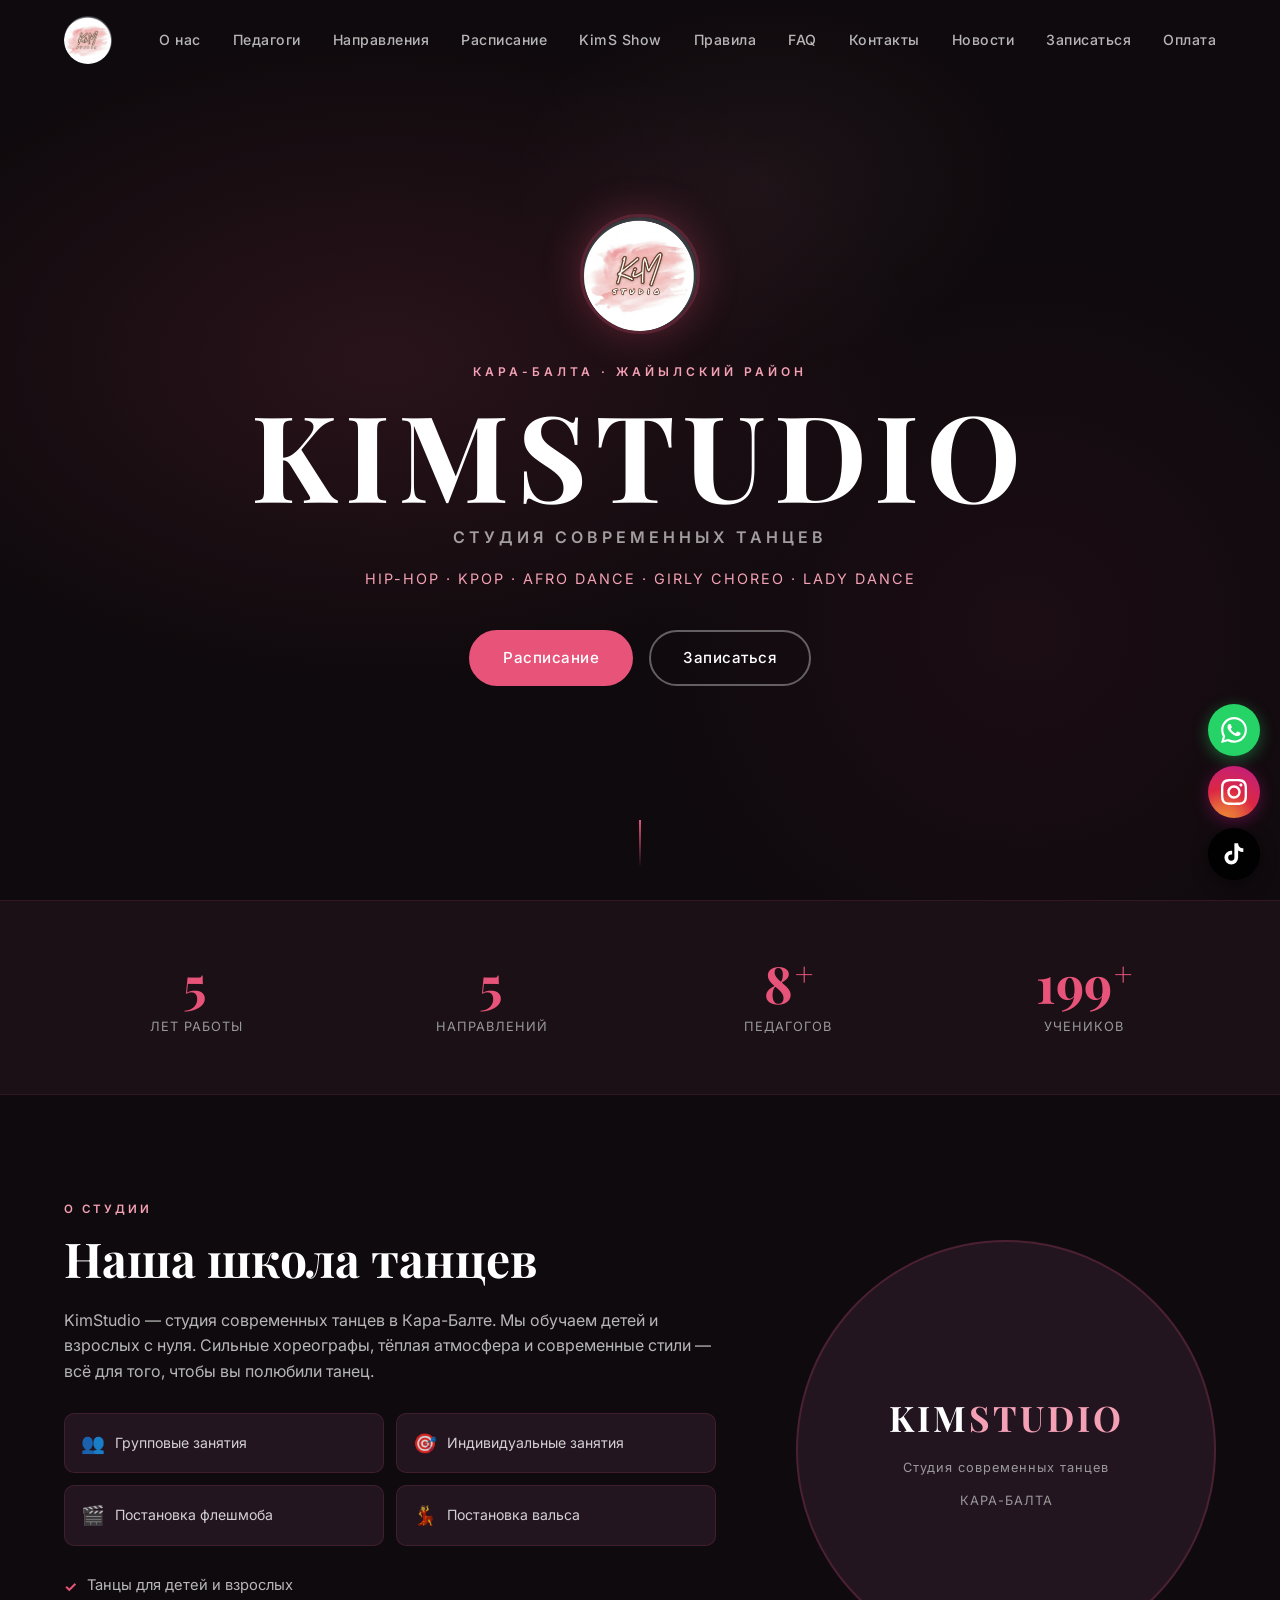
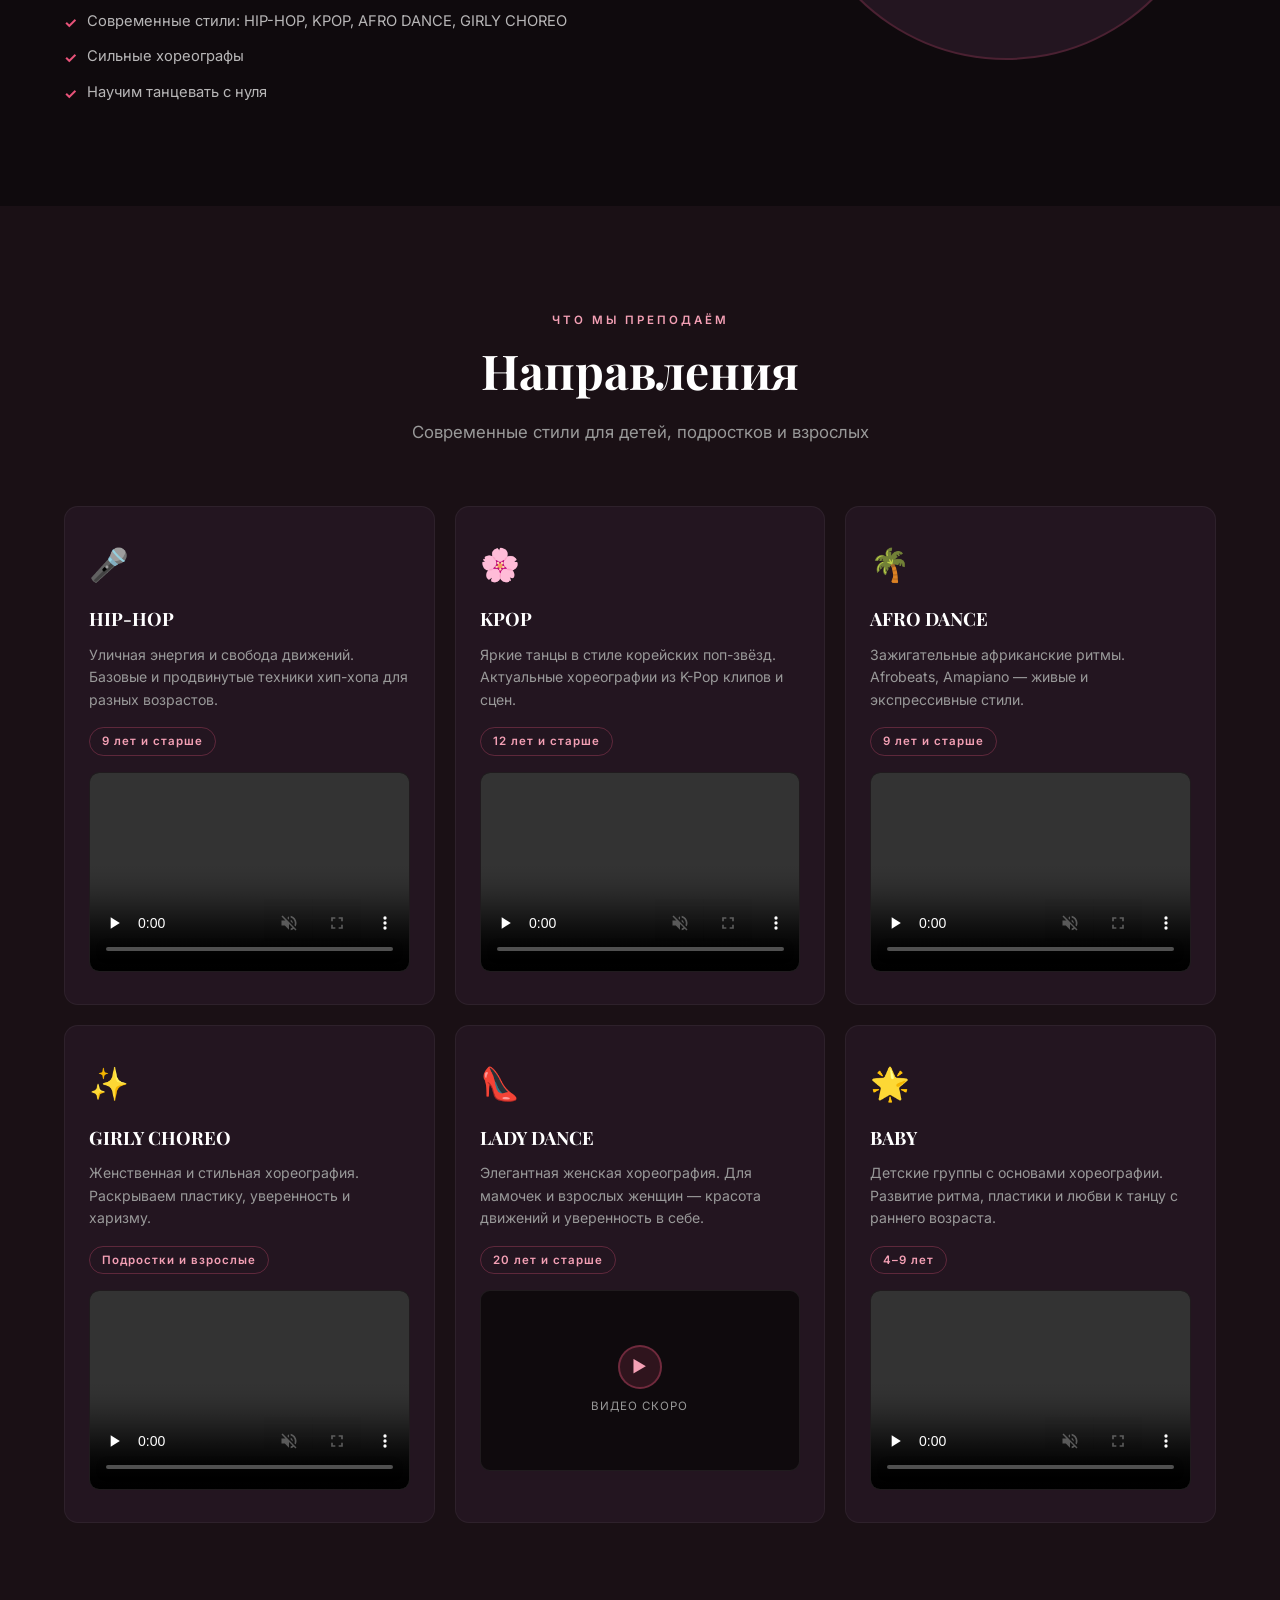
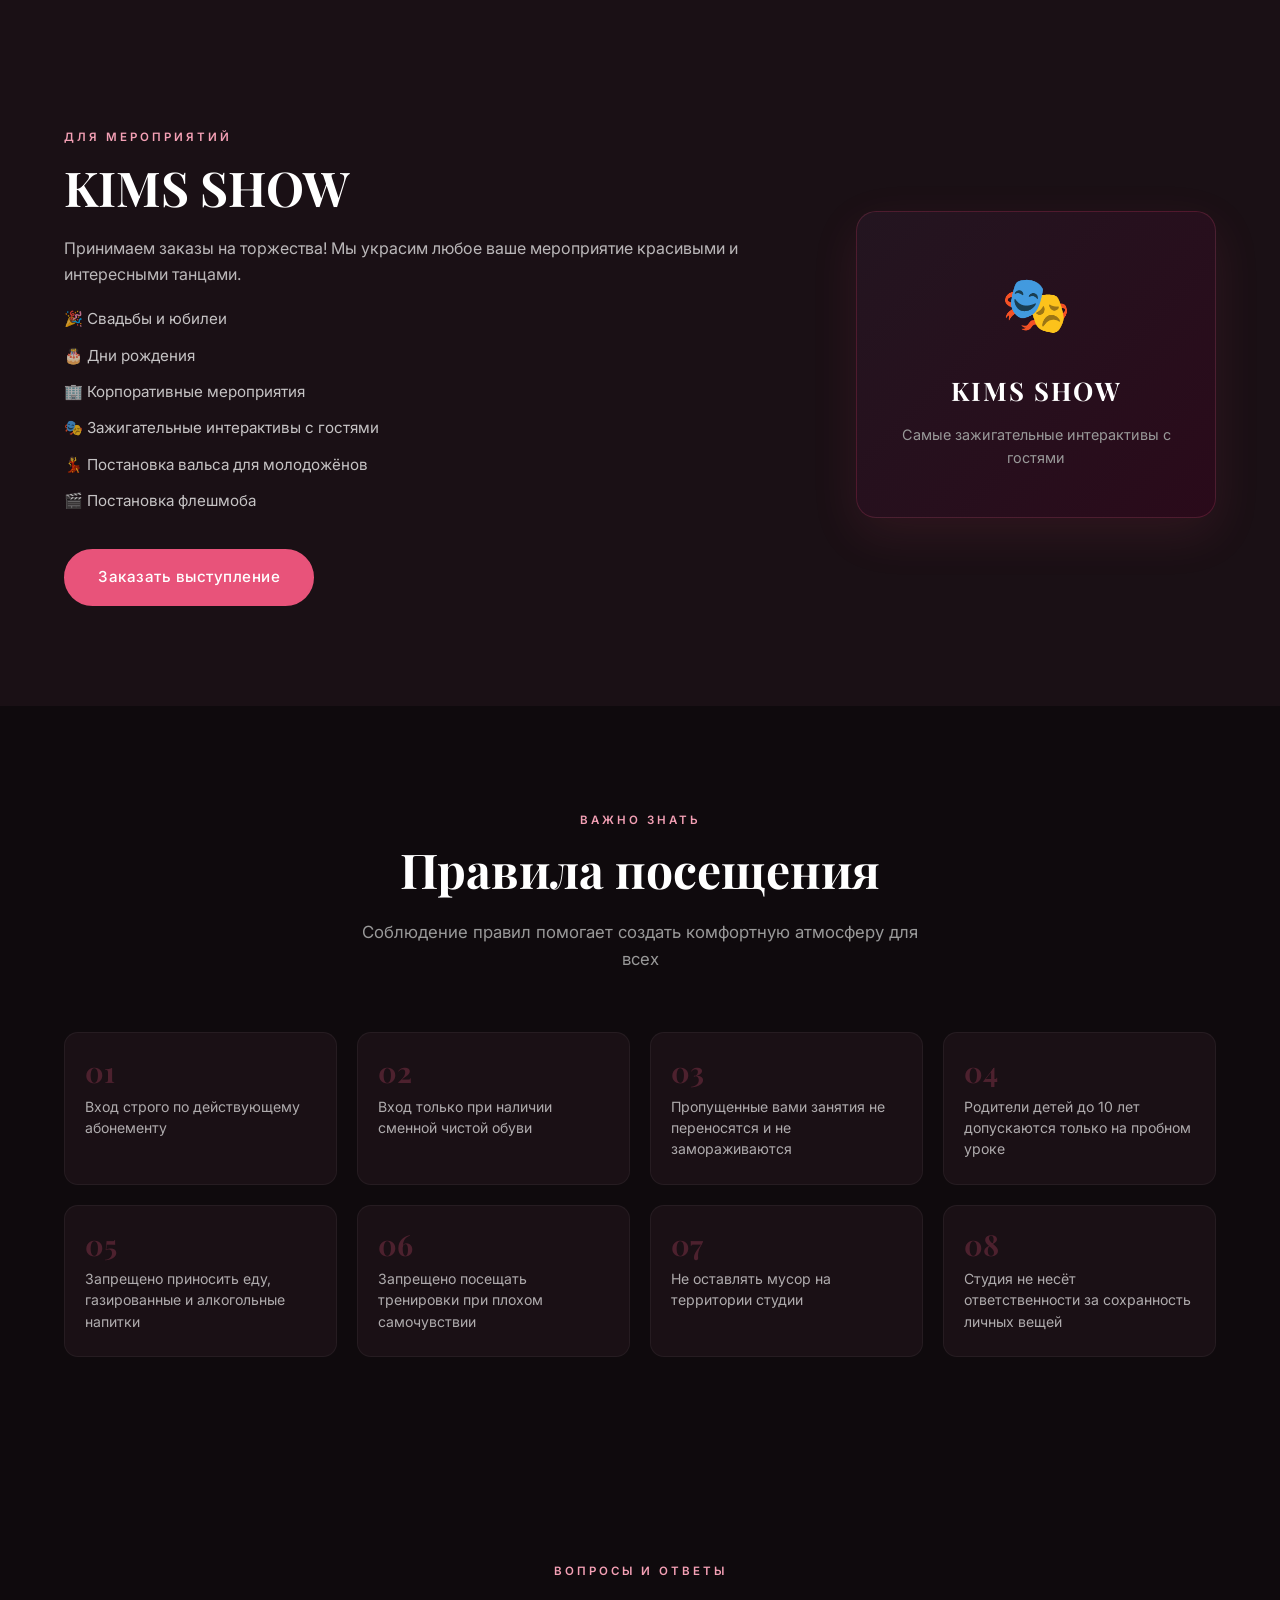
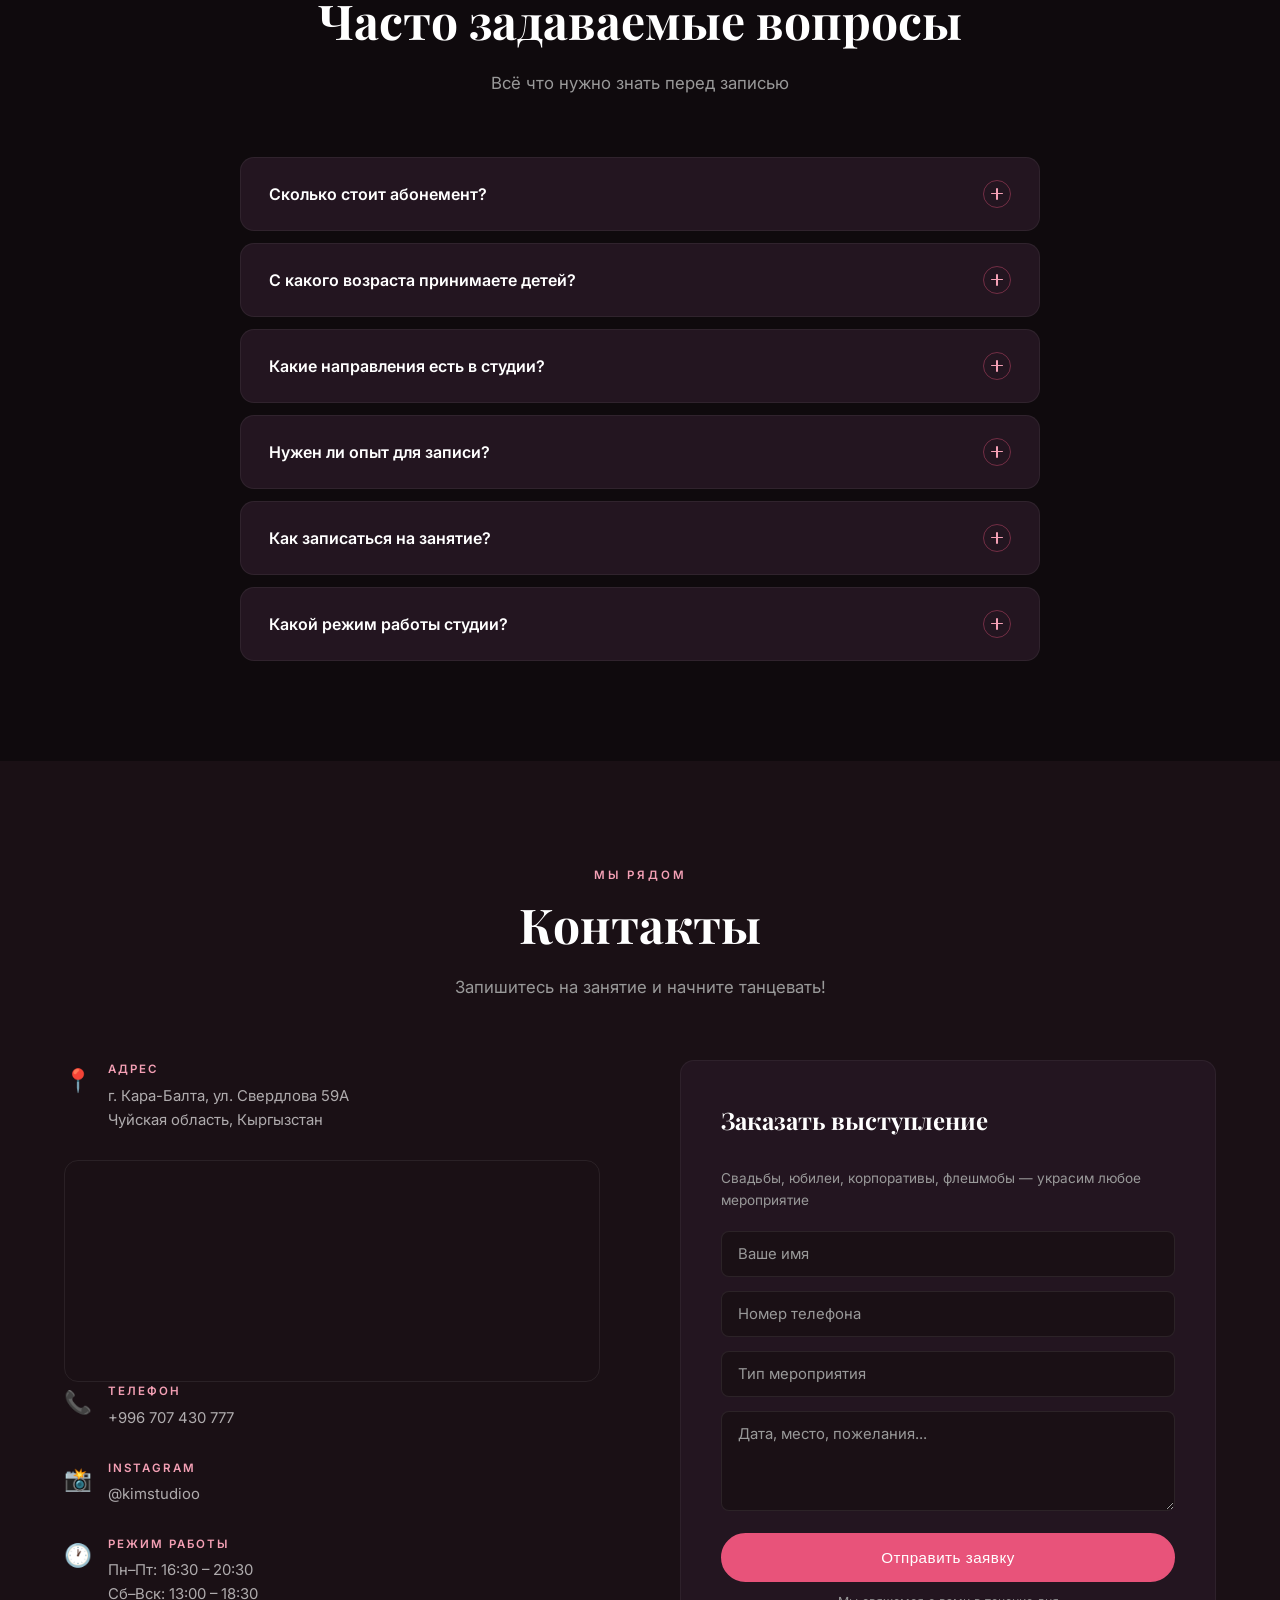
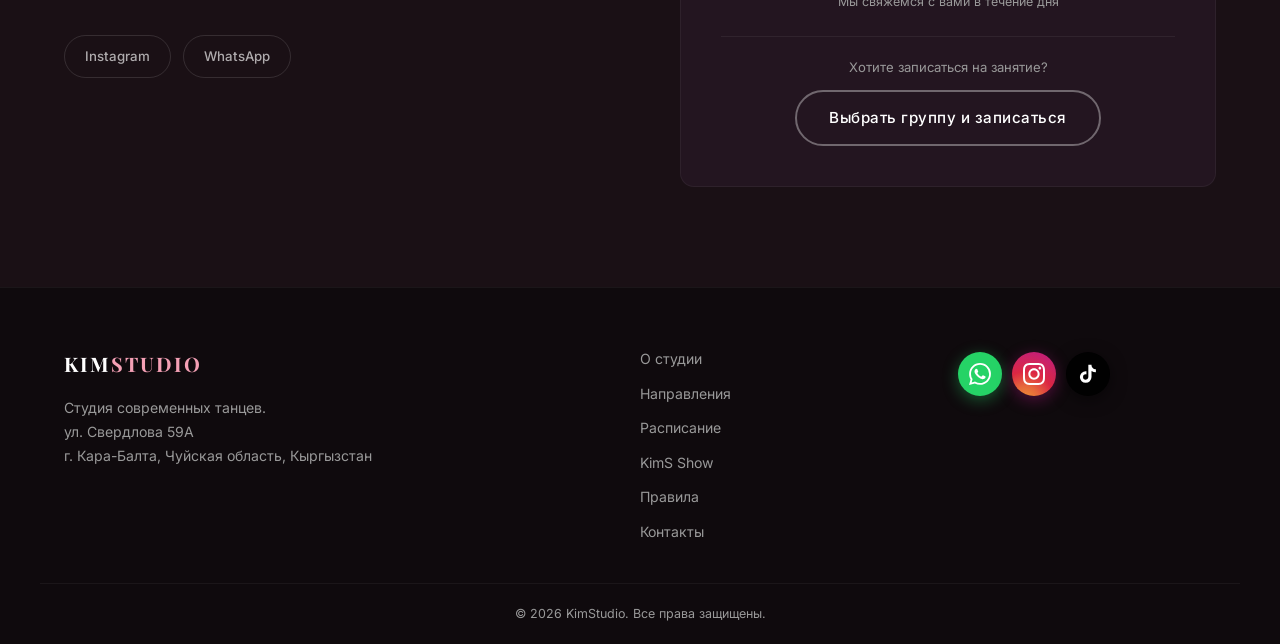
==== commit 52902f32: "Add pulsing logo loader with pink progress bar Co-Authored-By: Claude Sonnet 4.6 <noreply@anthropic." ====
--- a/index.html
+++ b/index.html
@@ -27,6 +27,15 @@
 
 </head>
 <body>
+
+  <!-- LOADER -->
+  <div id="loader">
+    <div class="loader-content">
+      <img src="logo.webp" alt="KimStudio" class="loader-logo" />
+      <div class="loader-brand">KIM<span>STUDIO</span></div>
+      <div class="loader-bar"><div class="loader-progress"></div></div>
+    </div>
+  </div>
 
   <!-- NAVIGATION -->
   <nav class="navbar" id="navbar">
--- a/style.css
+++ b/style.css
@@ -1,3 +1,77 @@
+/* ===== LOADER ===== */
+@keyframes loader-pulse {
+  0%, 100% { transform: scale(1);   box-shadow: 0 0 0 0 rgba(232,83,122,0); }
+  50%       { transform: scale(1.08); box-shadow: 0 0 0 18px rgba(232,83,122,0); }
+}
+@keyframes loader-glow {
+  0%, 100% { filter: drop-shadow(0 0 8px rgba(232,83,122,0.4)); }
+  50%       { filter: drop-shadow(0 0 22px rgba(232,83,122,0.9)); }
+}
+@keyframes loader-fill {
+  from { width: 0%; }
+  to   { width: 100%; }
+}
+@keyframes loader-fadeout {
+  from { opacity: 1; visibility: visible; }
+  to   { opacity: 0; visibility: hidden; }
+}
+
+#loader {
+  position: fixed;
+  inset: 0;
+  z-index: 9999;
+  background: var(--dark);
+  display: flex;
+  align-items: center;
+  justify-content: center;
+  transition: opacity 0.6s ease, visibility 0.6s ease;
+}
+#loader.hidden {
+  opacity: 0;
+  visibility: hidden;
+  pointer-events: none;
+}
+
+.loader-content {
+  display: flex;
+  flex-direction: column;
+  align-items: center;
+  gap: 20px;
+}
+
+.loader-logo {
+  width: 96px;
+  height: 96px;
+  border-radius: 50%;
+  object-fit: cover;
+  animation: loader-pulse 1.6s ease-in-out infinite, loader-glow 1.6s ease-in-out infinite;
+}
+
+.loader-brand {
+  font-family: 'Playfair Display', serif;
+  font-size: 1.5rem;
+  font-weight: 700;
+  color: var(--white);
+  letter-spacing: 6px;
+  text-transform: uppercase;
+}
+.loader-brand span { color: var(--pink); }
+
+.loader-bar {
+  width: 200px;
+  height: 3px;
+  background: rgba(255,255,255,0.08);
+  border-radius: 99px;
+  overflow: hidden;
+}
+.loader-progress {
+  height: 100%;
+  width: 0%;
+  background: linear-gradient(90deg, var(--pink-dark), var(--pink), var(--pink-light));
+  border-radius: 99px;
+  box-shadow: 0 0 10px rgba(232,83,122,0.7);
+}
+
 /* ===== RESET & BASE ===== */
 *, *::before, *::after { box-sizing: border-box; margin: 0; padding: 0; }
 
@@ -224,7 +298,14 @@
   text-align: center;
   padding: 0 24px;
   max-width: 860px;
-  animation: fadeInUp 1s ease;
+}
+
+.hero-sub,
+.hero-title,
+.hero-tagline,
+.hero-desc,
+.hero-buttons {
+  animation: fadeInUp 0.6s ease both;
 }
 
 .hero-logo {
@@ -811,8 +892,17 @@
 }
 
 @media (max-width: 600px) {
-  .today-row { grid-template-columns: 110px 1fr; }
-  .today-row .sched-teacher { display: none; }
+  .today-row {
+    grid-template-columns: 110px 1fr;
+    grid-template-rows: auto auto;
+  }
+  .today-row .sched-time { grid-row: span 2; }
+  .today-row .sched-teacher {
+    grid-column: 2;
+    font-size: 0.75rem;
+    color: var(--gray);
+    margin-top: -6px;
+  }
 }
 .schedule-note strong { color: var(--pink-light); }
 
@@ -1150,8 +1240,17 @@
   .footer-container { grid-template-columns: 1fr; gap: 32px; }
   .footer-brand { grid-column: span 1; }
 
-  .schedule-row { grid-template-columns: 120px 1fr; }
-  .sched-teacher { display: none; }
+  .schedule-row {
+    grid-template-columns: 120px 1fr;
+    grid-template-rows: auto auto;
+  }
+  .schedule-row .sched-time { grid-row: span 2; }
+  .sched-teacher {
+    grid-column: 2;
+    font-size: 0.75rem;
+    color: var(--gray);
+    margin-top: -4px;
+  }
 }
 
 @media (max-width: 480px) {
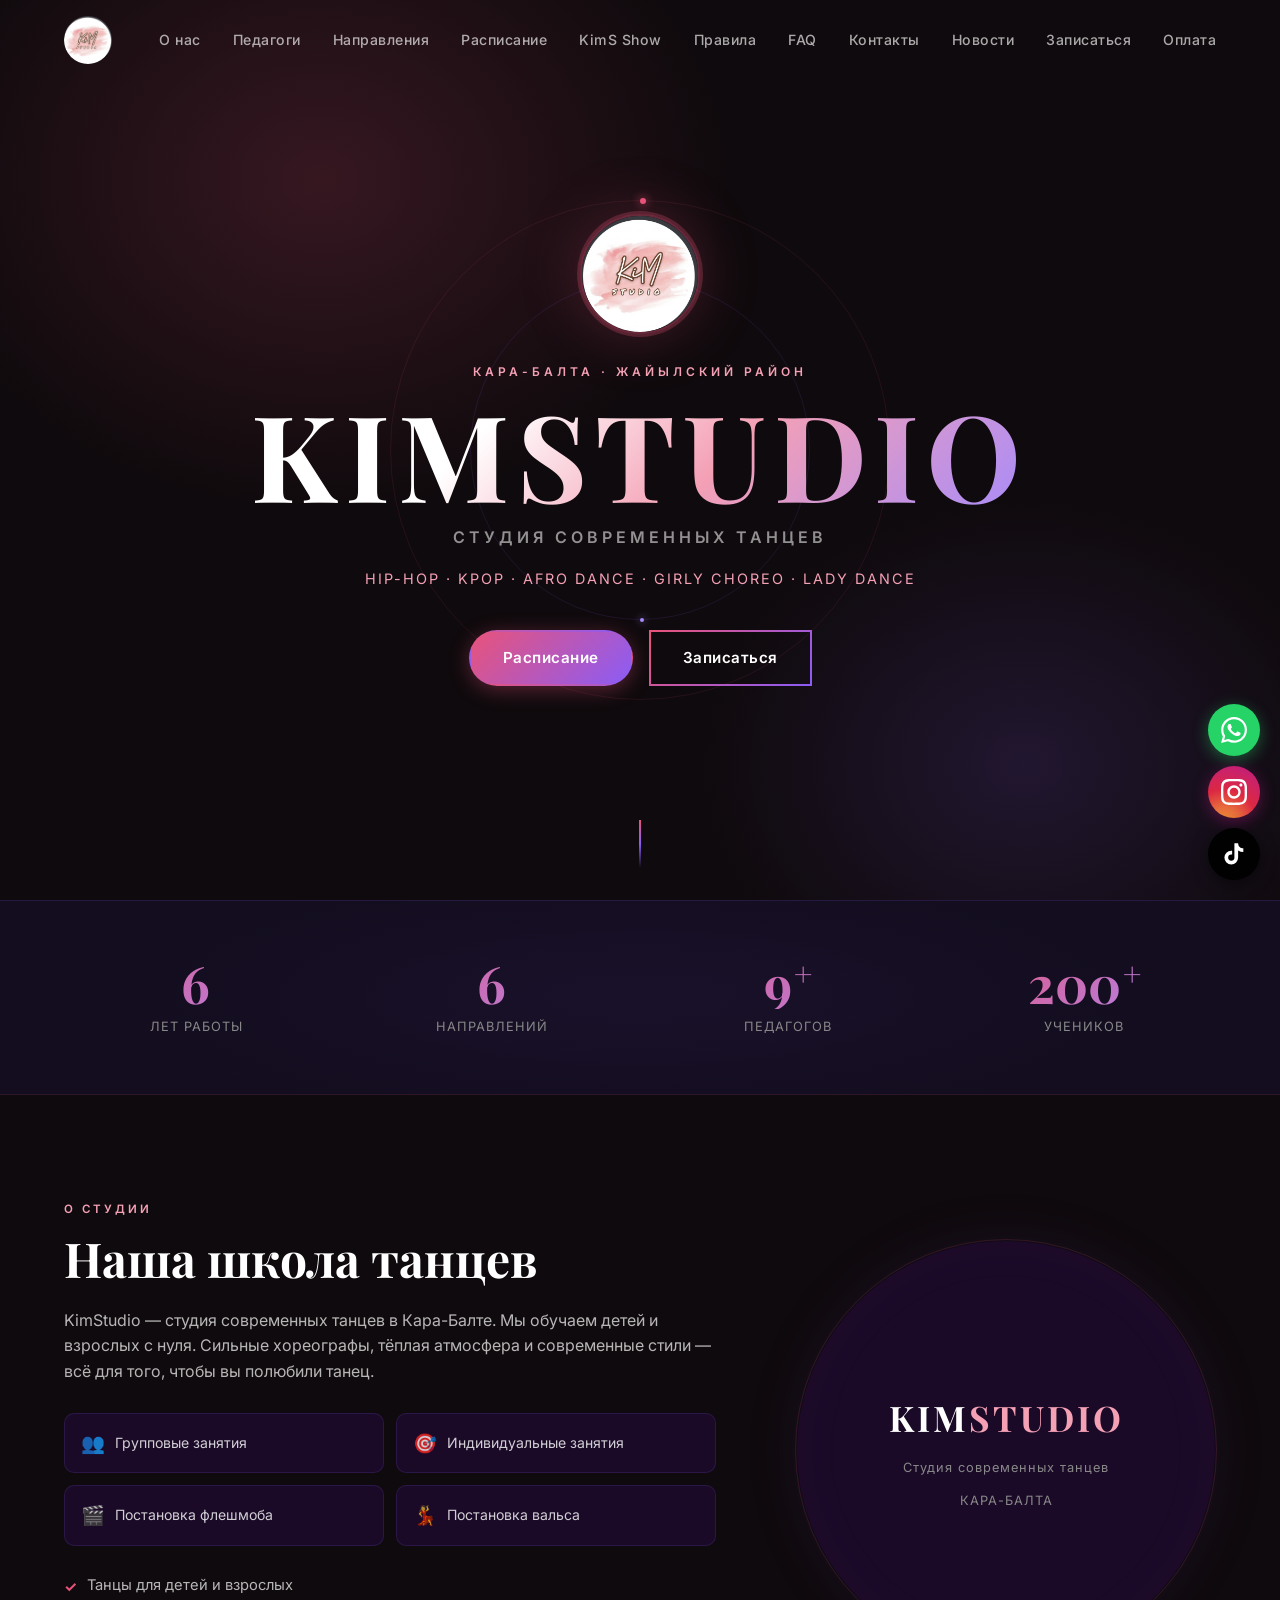
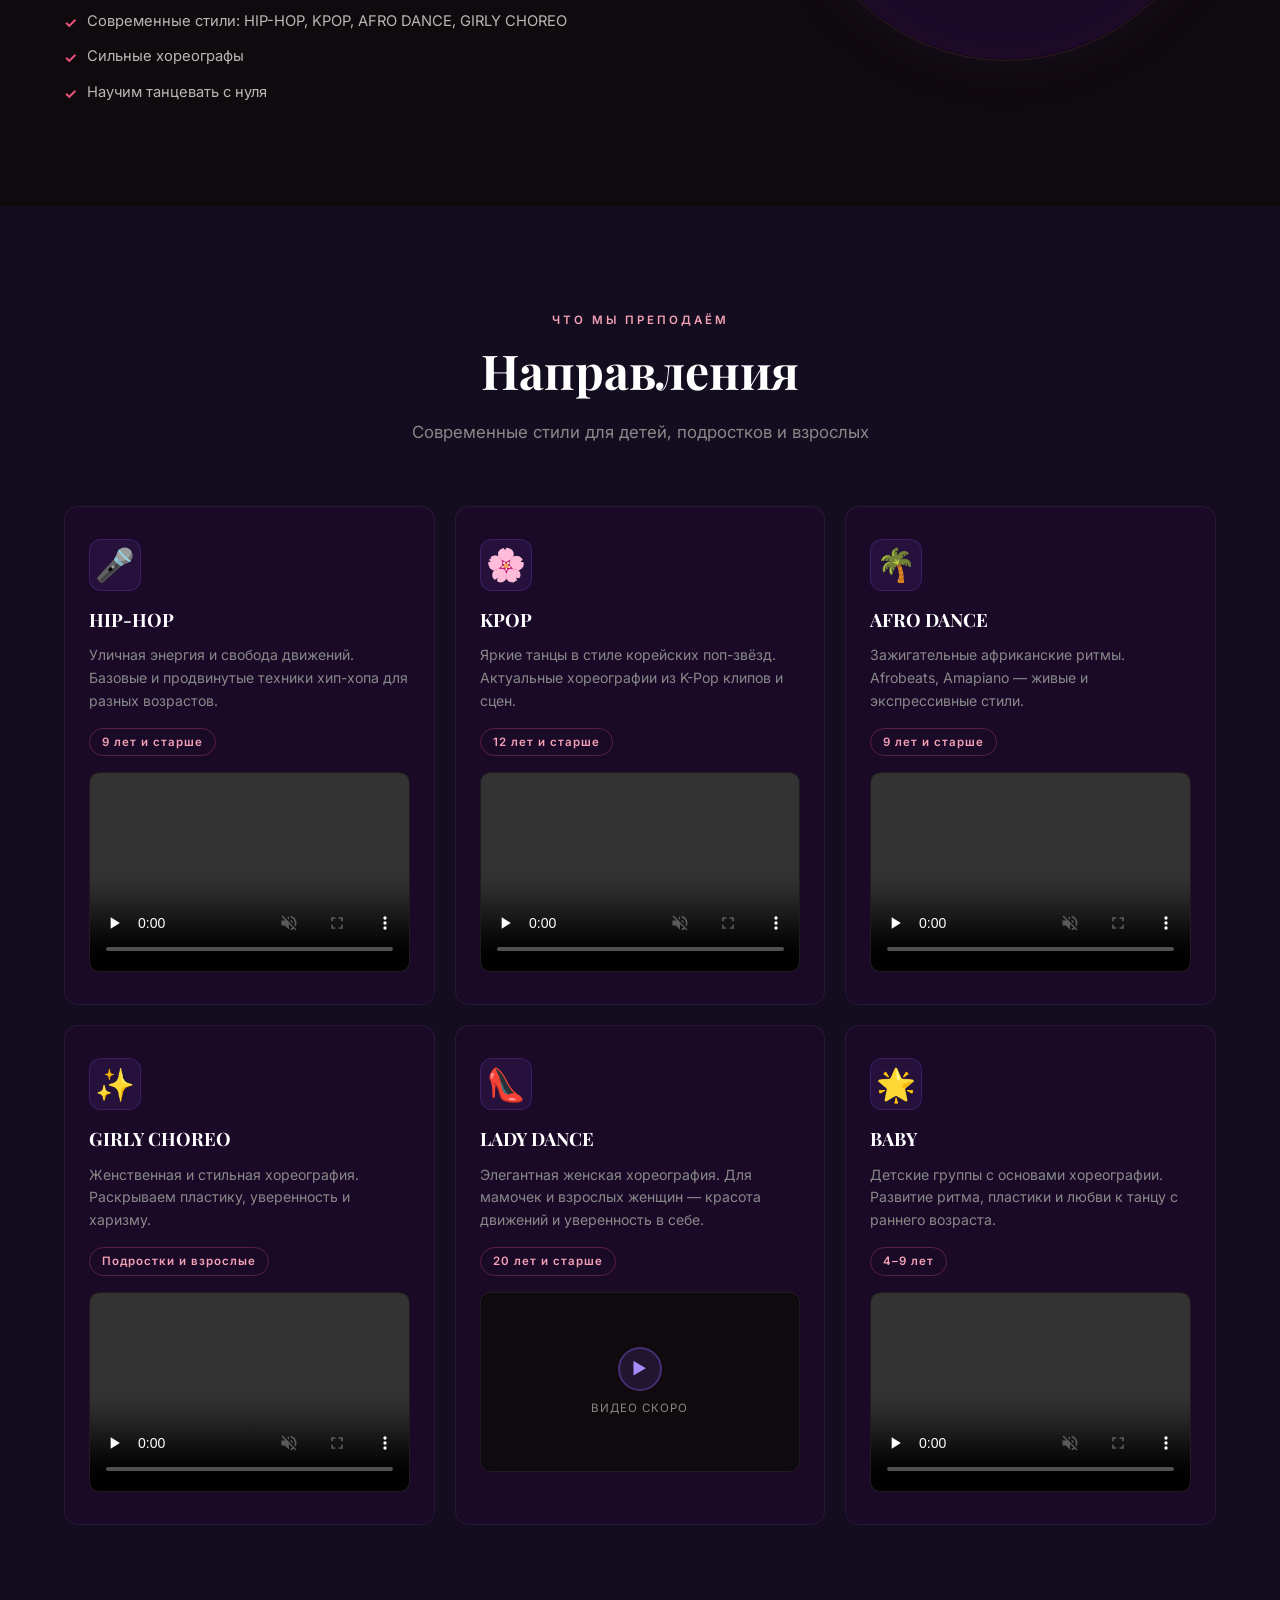
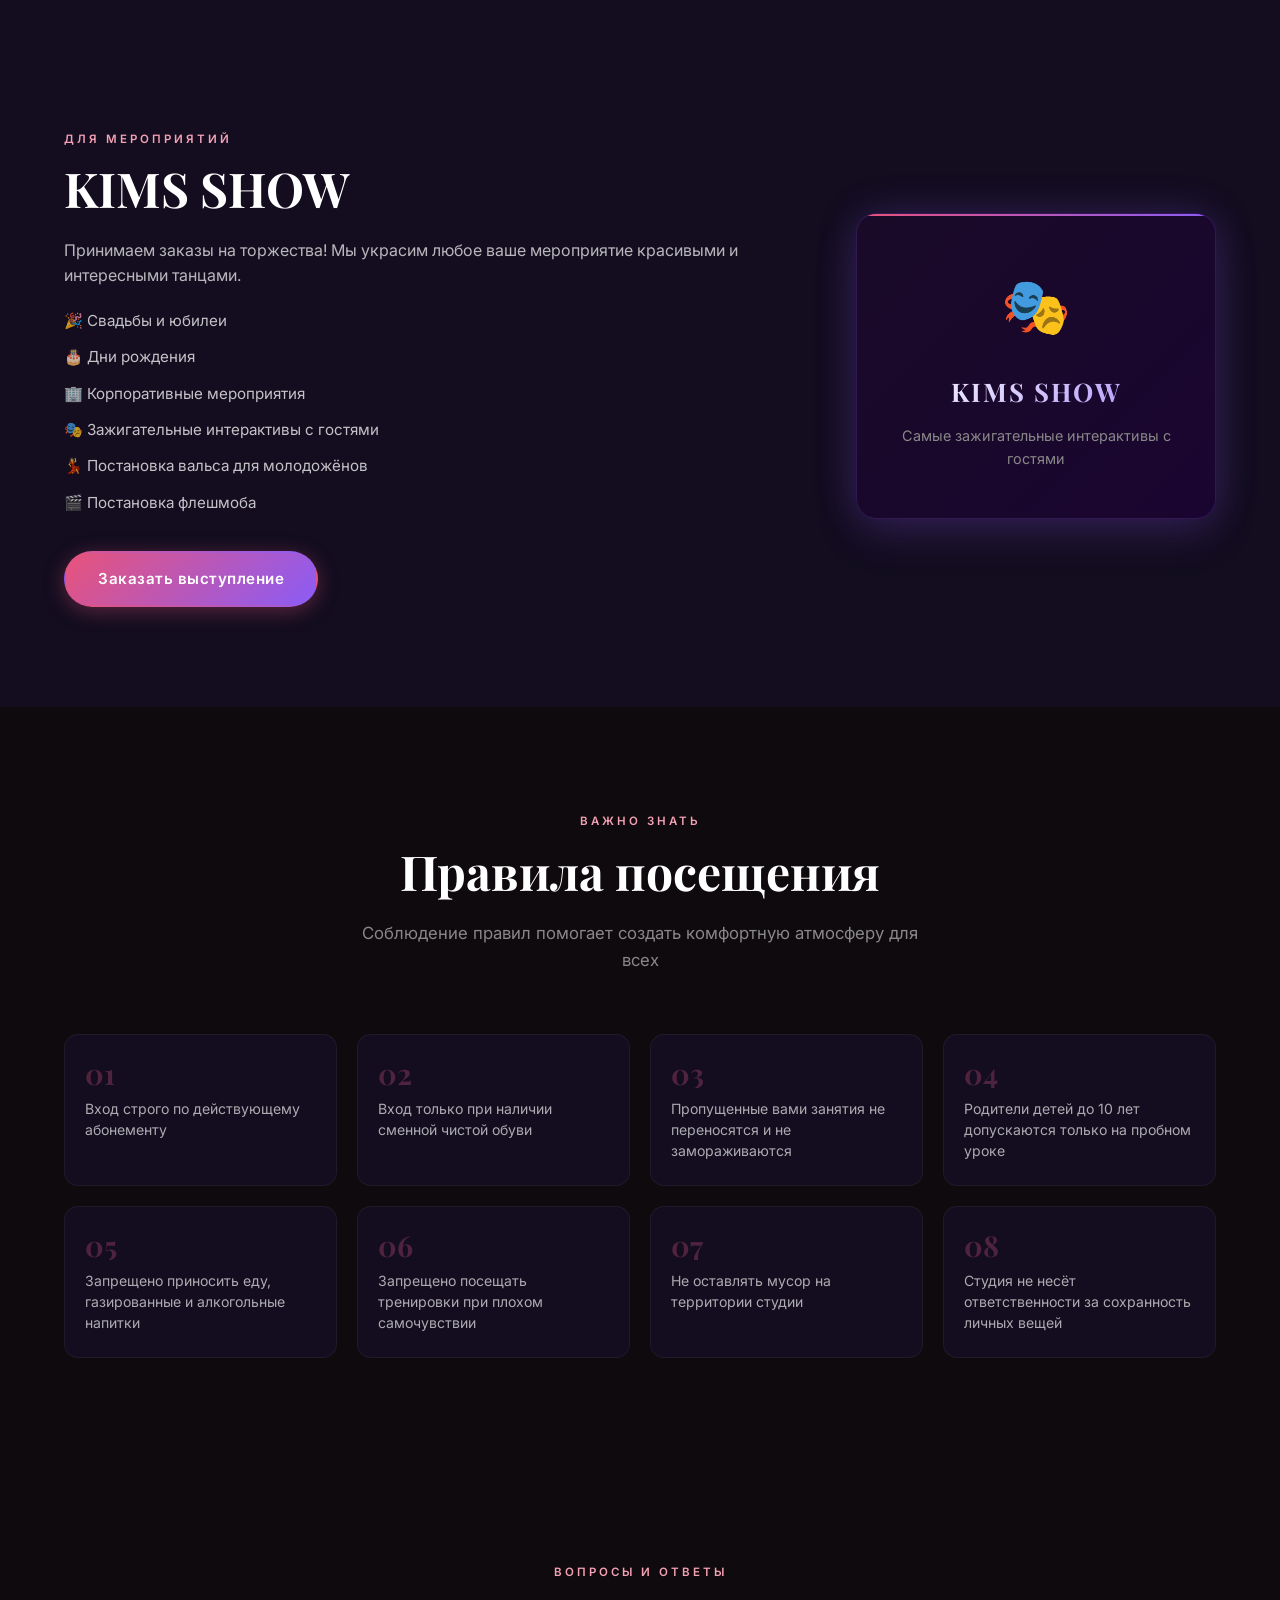
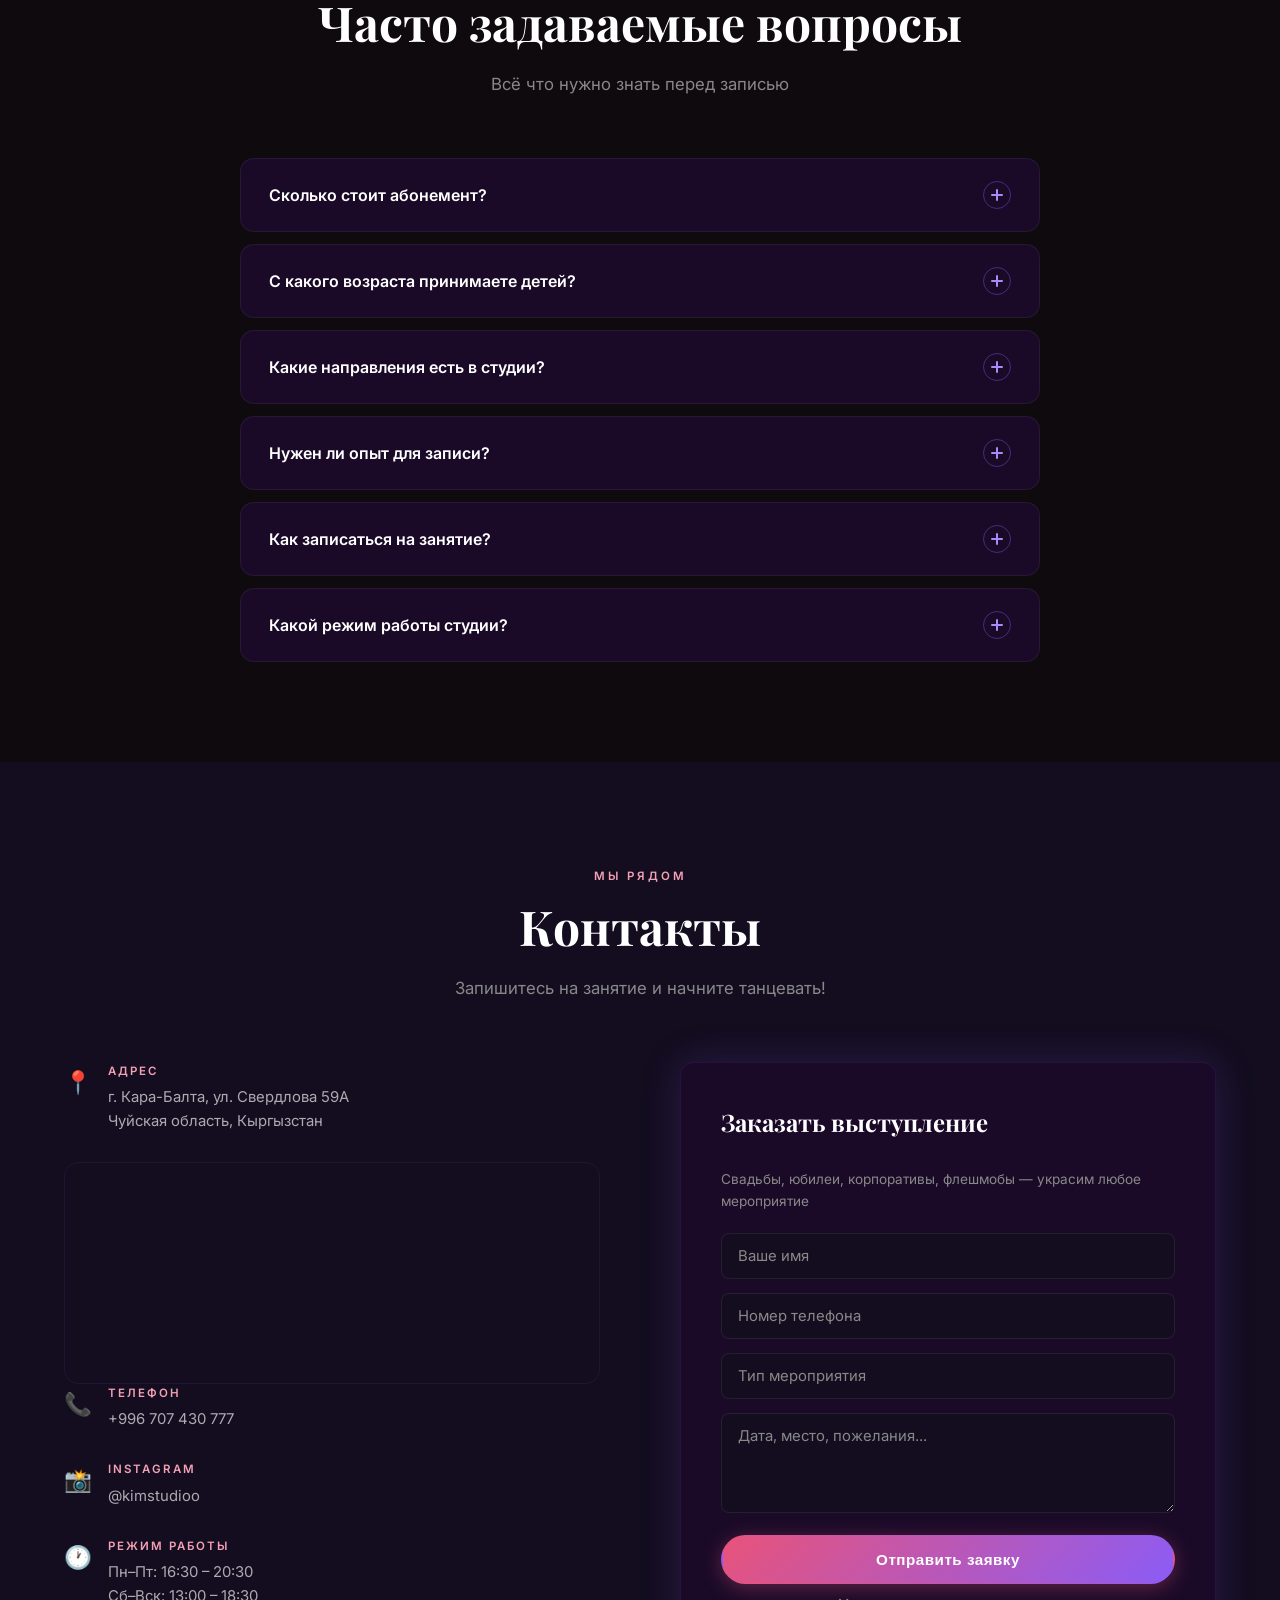
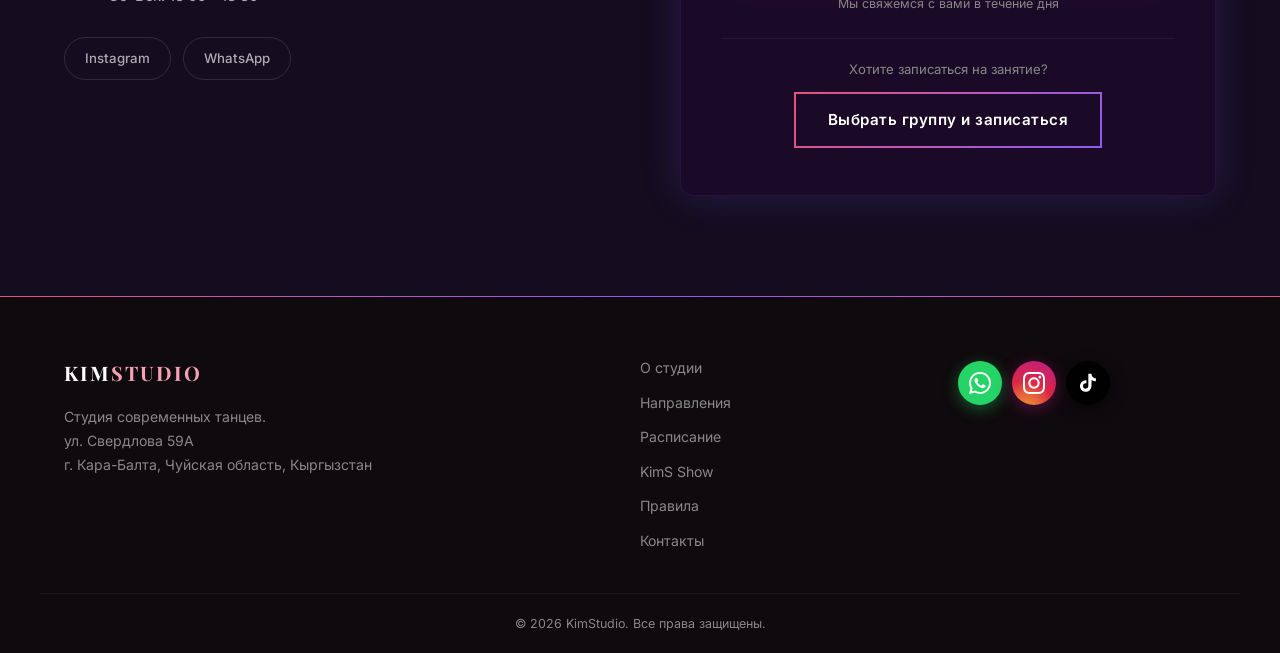
==== commit 6f579736: "Redesign: purple accents, animated hero, gradient cards & overlays - Add purple color palette + grad" ====
--- a/index.html
+++ b/index.html
@@ -65,6 +65,8 @@
   <!-- HERO -->
   <section class="hero" id="home">
     <div class="hero-bg"></div>
+    <div class="hero-ring-1"></div>
+    <div class="hero-ring-2"></div>
     <div class="hero-content">
       <img src="logo.webp" alt="KimStudio" class="hero-logo" fetchpriority="high" />
       <p class="hero-sub">Кара-Балта · Жайылский район</p>
--- a/style.css
+++ b/style.css
@@ -1,6 +1,6 @@
 /* ===== LOADER ===== */
 @keyframes loader-pulse {
-  0%, 100% { transform: scale(1);   box-shadow: 0 0 0 0 rgba(232,83,122,0); }
+  0%, 100% { transform: scale(1);    box-shadow: 0 0 0 0 rgba(232,83,122,0); }
   50%       { transform: scale(1.08); box-shadow: 0 0 0 18px rgba(232,83,122,0); }
 }
 @keyframes loader-glow {
@@ -10,10 +10,6 @@
 @keyframes loader-fill {
   from { width: 0%; }
   to   { width: 100%; }
-}
-@keyframes loader-fadeout {
-  from { opacity: 1; visibility: visible; }
-  to   { opacity: 0; visibility: hidden; }
 }
 
 #loader {
@@ -67,7 +63,7 @@
 .loader-progress {
   height: 100%;
   width: 0%;
-  background: linear-gradient(90deg, var(--pink-dark), var(--pink), var(--pink-light));
+  background: linear-gradient(90deg, var(--pink-dark), var(--pink), var(--purple-light));
   border-radius: 99px;
   box-shadow: 0 0 10px rgba(232,83,122,0.7);
 }
@@ -80,15 +76,21 @@
   --pink-light: #f4a0b5;
   --pink-pale: #fde8ef;
   --pink-dark: #c0305a;
+  --purple: #8b5cf6;
+  --purple-light: #a78bfa;
+  --purple-dark: #6d28d9;
+  --gradient: linear-gradient(135deg, var(--pink) 0%, var(--purple) 100%);
   --dark: #0f0a0d;
-  --dark-2: #1a1015;
-  --dark-3: #231520;
+  --dark-2: #130d1f;
+  --dark-3: #1a0a28;
   --white: #ffffff;
-  --gray: #999999;
+  --gray: #888888;
   --text: #e0d0d5;
   --radius: 14px;
   --transition: 0.3s ease;
-  --shadow: 0 8px 32px rgba(0,0,0,0.4);
+  --shadow: 0 8px 32px rgba(0,0,0,0.5);
+  --glow-pink: 0 0 40px rgba(232,83,122,0.25);
+  --glow-purple: 0 0 40px rgba(139,92,246,0.2);
 }
 
 html { scroll-behavior: smooth; }
@@ -152,34 +154,47 @@
   padding: 14px 32px;
   border-radius: 50px;
   font-size: 0.95rem;
-  font-weight: 500;
+  font-weight: 600;
   letter-spacing: 0.5px;
   cursor: pointer;
-  transition: var(--transition);
+  transition: all 0.3s ease;
   border: 2px solid transparent;
+  position: relative;
+  overflow: hidden;
 }
 
 .btn-primary {
-  background: var(--pink);
+  background: var(--gradient);
   color: var(--white);
-  border-color: var(--pink);
-}
+  border-color: transparent;
+  box-shadow: 0 4px 20px rgba(232,83,122,0.35);
+}
+.btn-primary::before {
+  content: '';
+  position: absolute;
+  inset: 0;
+  background: linear-gradient(135deg, var(--purple) 0%, var(--pink) 100%);
+  opacity: 0;
+  transition: opacity 0.3s ease;
+}
+.btn-primary:hover::before { opacity: 1; }
 .btn-primary:hover {
-  background: var(--pink-dark);
-  border-color: var(--pink-dark);
   transform: translateY(-2px);
-  box-shadow: 0 8px 24px rgba(232,83,122,0.4);
-}
+  box-shadow: 0 8px 32px rgba(232,83,122,0.5);
+}
+.btn-primary span, .btn-primary svg { position: relative; z-index: 1; }
 
 .btn-outline {
   background: transparent;
   color: var(--white);
-  border-color: rgba(255,255,255,0.35);
+  border-image: var(--gradient) 1;
+  border-color: rgba(255,255,255,0.3);
 }
 .btn-outline:hover {
   border-color: var(--pink-light);
   color: var(--pink-light);
   transform: translateY(-2px);
+  box-shadow: var(--glow-pink);
 }
 
 .btn-full { width: 100%; justify-content: center; }
@@ -194,10 +209,11 @@
 }
 
 .navbar.scrolled {
-  background: rgba(15,10,13,0.96);
-  backdrop-filter: blur(12px);
+  background: rgba(13,8,20,0.95);
+  backdrop-filter: blur(16px);
+  -webkit-backdrop-filter: blur(16px);
   padding: 10px 0;
-  box-shadow: 0 2px 24px rgba(0,0,0,0.6);
+  box-shadow: 0 2px 0 rgba(139,92,246,0.15), 0 4px 32px rgba(0,0,0,0.6);
 }
 
 .nav-container {
@@ -219,7 +235,7 @@
   transition: var(--transition);
 }
 .nav-logo-img:hover {
-  box-shadow: 0 0 16px rgba(232,83,122,0.5);
+  box-shadow: 0 0 20px rgba(232,83,122,0.6);
   transform: scale(1.05);
 }
 
@@ -239,7 +255,7 @@
 .nav-links a {
   font-size: 0.88rem;
   font-weight: 500;
-  color: rgba(255,255,255,0.7);
+  color: rgba(255,255,255,0.65);
   letter-spacing: 0.5px;
   transition: var(--transition);
   position: relative;
@@ -249,8 +265,9 @@
   position: absolute;
   bottom: -4px; left: 0;
   width: 0; height: 2px;
-  background: var(--pink);
+  background: var(--gradient);
   transition: var(--transition);
+  border-radius: 2px;
 }
 .nav-links a:hover { color: var(--white); }
 .nav-links a:hover::after { width: 100%; }
@@ -273,6 +290,29 @@
 }
 
 /* ===== HERO ===== */
+@keyframes mesh-move-1 {
+  0%, 100% { transform: translate(0, 0) scale(1); }
+  33%       { transform: translate(40px, -30px) scale(1.1); }
+  66%       { transform: translate(-20px, 20px) scale(0.95); }
+}
+@keyframes mesh-move-2 {
+  0%, 100% { transform: translate(0, 0) scale(1); }
+  33%       { transform: translate(-50px, 30px) scale(1.05); }
+  66%       { transform: translate(30px, -40px) scale(1.1); }
+}
+@keyframes mesh-move-3 {
+  0%, 100% { transform: translate(0, 0) scale(1); }
+  50%       { transform: translate(25px, 35px) scale(1.08); }
+}
+@keyframes ring-spin {
+  from { transform: rotate(0deg); }
+  to   { transform: rotate(360deg); }
+}
+@keyframes ring-spin-rev {
+  from { transform: rotate(0deg); }
+  to   { transform: rotate(-360deg); }
+}
+
 .hero {
   position: relative;
   min-height: 100vh;
@@ -286,10 +326,62 @@
 .hero-bg {
   position: absolute;
   inset: 0;
-  background:
-    radial-gradient(ellipse 70% 60% at 30% 40%, rgba(232,83,122,0.12) 0%, transparent 60%),
-    radial-gradient(ellipse 50% 70% at 80% 70%, rgba(180,50,100,0.08) 0%, transparent 60%),
-    radial-gradient(ellipse 40% 40% at 60% 20%, rgba(244,160,181,0.06) 0%, transparent 50%);
+  overflow: hidden;
+}
+.hero-bg::before {
+  content: '';
+  position: absolute;
+  top: -20%; left: -10%;
+  width: 70%; height: 80%;
+  background: radial-gradient(ellipse, rgba(232,83,122,0.18) 0%, transparent 65%);
+  animation: mesh-move-1 12s ease-in-out infinite;
+}
+.hero-bg::after {
+  content: '';
+  position: absolute;
+  bottom: -20%; right: -10%;
+  width: 60%; height: 70%;
+  background: radial-gradient(ellipse, rgba(139,92,246,0.15) 0%, transparent 60%);
+  animation: mesh-move-2 15s ease-in-out infinite;
+}
+
+.hero-ring-1,
+.hero-ring-2 {
+  position: absolute;
+  border-radius: 50%;
+  pointer-events: none;
+}
+.hero-ring-1 {
+  width: 500px; height: 500px;
+  top: 50%; left: 50%;
+  margin: -250px 0 0 -250px;
+  border: 1px solid rgba(232,83,122,0.1);
+  animation: ring-spin 30s linear infinite;
+}
+.hero-ring-1::before {
+  content: '';
+  position: absolute;
+  top: -3px; left: 50%;
+  width: 6px; height: 6px;
+  background: var(--pink);
+  border-radius: 50%;
+  box-shadow: 0 0 10px var(--pink);
+}
+.hero-ring-2 {
+  width: 340px; height: 340px;
+  top: 50%; left: 50%;
+  margin: -170px 0 0 -170px;
+  border: 1px solid rgba(139,92,246,0.12);
+  animation: ring-spin-rev 22s linear infinite;
+}
+.hero-ring-2::before {
+  content: '';
+  position: absolute;
+  bottom: -3px; left: 50%;
+  width: 4px; height: 4px;
+  background: var(--purple-light);
+  border-radius: 50%;
+  box-shadow: 0 0 8px var(--purple-light);
 }
 
 .hero-content {
@@ -307,6 +399,9 @@
 .hero-buttons {
   animation: fadeInUp 0.6s ease both;
 }
+.hero-tagline { animation-delay: 0.1s; }
+.hero-desc    { animation-delay: 0.2s; }
+.hero-buttons { animation-delay: 0.3s; }
 
 .hero-logo {
   width: 120px;
@@ -314,8 +409,8 @@
   border-radius: 50%;
   object-fit: cover;
   margin: 0 auto 28px;
-  box-shadow: 0 0 40px rgba(232,83,122,0.3);
-  border: 3px solid rgba(232,83,122,0.3);
+  box-shadow: 0 0 0 3px rgba(232,83,122,0.25), 0 0 60px rgba(232,83,122,0.25);
+  border: 2px solid rgba(232,83,122,0.4);
 }
 
 .hero-sub {
@@ -331,7 +426,10 @@
   font-family: 'Playfair Display', serif;
   font-size: clamp(3rem, 10vw, 7.5rem);
   font-weight: 700;
-  color: var(--white);
+  background: linear-gradient(135deg, var(--white) 30%, var(--pink-light) 60%, var(--purple-light) 100%);
+  -webkit-background-clip: text;
+  -webkit-text-fill-color: transparent;
+  background-clip: text;
   letter-spacing: 8px;
   line-height: 1;
   margin-bottom: 12px;
@@ -342,7 +440,7 @@
   font-weight: 600;
   letter-spacing: 4px;
   text-transform: uppercase;
-  color: rgba(255,255,255,0.6);
+  color: rgba(255,255,255,0.55);
   margin-bottom: 16px;
 }
 
@@ -370,7 +468,7 @@
 }
 .scroll-arrow {
   width: 2px; height: 48px;
-  background: linear-gradient(to bottom, var(--pink), transparent);
+  background: linear-gradient(to bottom, var(--pink), var(--purple), transparent);
   margin: 0 auto;
   animation: scrollPulse 2s ease-in-out infinite;
 }
@@ -379,8 +477,16 @@
 .stats {
   background: var(--dark-2);
   padding: 56px 0;
-  border-top: 1px solid rgba(232,83,122,0.12);
+  border-top: 1px solid rgba(139,92,246,0.15);
   border-bottom: 1px solid rgba(232,83,122,0.12);
+  position: relative;
+}
+.stats::before {
+  content: '';
+  position: absolute;
+  inset: 0;
+  background: radial-gradient(ellipse 60% 100% at 50% 50%, rgba(139,92,246,0.05) 0%, transparent 70%);
+  pointer-events: none;
 }
 
 .stats-container {
@@ -391,6 +497,7 @@
   grid-template-columns: repeat(4, 1fr);
   gap: 32px;
   text-align: center;
+  position: relative;
 }
 
 .stat-number {
@@ -398,7 +505,10 @@
   font-family: 'Playfair Display', serif;
   font-size: 3.2rem;
   font-weight: 700;
-  color: var(--pink);
+  background: linear-gradient(135deg, var(--pink) 0%, var(--purple-light) 100%);
+  -webkit-background-clip: text;
+  -webkit-text-fill-color: transparent;
+  background-clip: text;
   line-height: 1;
 }
 .stat-number::after {
@@ -442,12 +552,16 @@
   padding: 14px 16px;
   background: var(--dark-3);
   border-radius: 10px;
-  border: 1px solid rgba(232,83,122,0.15);
+  border: 1px solid rgba(139,92,246,0.15);
   font-size: 0.88rem;
   color: rgba(255,255,255,0.8);
   transition: var(--transition);
 }
-.about-card:hover { border-color: rgba(232,83,122,0.4); }
+.about-card:hover {
+  border-color: rgba(232,83,122,0.4);
+  background: rgba(139,92,246,0.06);
+  transform: translateY(-2px);
+}
 .about-card-icon { font-size: 1.2rem; flex-shrink: 0; }
 
 .about-features {
@@ -469,7 +583,9 @@
   aspect-ratio: 1;
   background: var(--dark-3);
   border-radius: 50%;
-  border: 2px solid rgba(232,83,122,0.2);
+  border: 1px solid transparent;
+  background-clip: padding-box;
+  outline: 1px solid rgba(232,83,122,0.15);
   display: flex;
   flex-direction: column;
   align-items: center;
@@ -477,6 +593,7 @@
   gap: 12px;
   text-align: center;
   padding: 40px;
+  box-shadow: 0 0 60px rgba(139,92,246,0.08), inset 0 0 60px rgba(232,83,122,0.03);
 }
 .logo-big {
   font-family: 'Playfair Display', serif;
@@ -502,19 +619,20 @@
   background: var(--dark-3);
   border-radius: var(--radius);
   overflow: hidden;
-  border: 1px solid rgba(255,255,255,0.05);
-  transition: var(--transition);
+  border: 1px solid rgba(255,255,255,0.06);
+  transition: transform 0.35s ease, box-shadow 0.35s ease, border-color 0.35s ease;
 }
 .teacher-card:hover {
-  border-color: rgba(232,83,122,0.25);
-  transform: translateY(-4px);
-  box-shadow: var(--shadow);
+  border-color: rgba(139,92,246,0.3);
+  transform: translateY(-6px);
+  box-shadow: 0 20px 48px rgba(0,0,0,0.5), var(--glow-purple);
 }
 
 .teacher-photo-wrap {
   width: 100%;
-  aspect-ratio: 1/1;
+  aspect-ratio: 3/4;
   overflow: hidden;
+  position: relative;
 }
 .teacher-photo {
   width: 100%;
@@ -522,9 +640,36 @@
   object-fit: cover;
   object-position: top;
   display: block;
-  transition: transform 0.4s ease;
-}
-.teacher-card:hover .teacher-photo { transform: scale(1.04); }
+  transition: transform 0.5s ease;
+}
+.teacher-card:hover .teacher-photo { transform: scale(1.06); }
+
+.teacher-overlay {
+  position: absolute;
+  inset: 0;
+  background: linear-gradient(to top, rgba(13,5,20,0.92) 0%, rgba(13,5,20,0.3) 50%, transparent 100%);
+  opacity: 0;
+  transition: opacity 0.35s ease;
+  display: flex;
+  flex-direction: column;
+  justify-content: flex-end;
+  padding: 20px;
+}
+.teacher-card:hover .teacher-overlay { opacity: 1; }
+.teacher-overlay-name {
+  font-family: 'Playfair Display', serif;
+  font-size: 1.15rem;
+  color: var(--white);
+  font-weight: 700;
+  margin-bottom: 4px;
+}
+.teacher-overlay-style {
+  font-size: 0.7rem;
+  font-weight: 600;
+  letter-spacing: 2px;
+  color: var(--pink-light);
+  text-transform: uppercase;
+}
 
 .teacher-info {
   padding: 20px 22px 24px;
@@ -540,8 +685,8 @@
   font-size: 0.68rem;
   font-weight: 600;
   letter-spacing: 2px;
-  color: var(--pink-light);
-  border: 1px solid rgba(232,83,122,0.3);
+  color: var(--purple-light);
+  border: 1px solid rgba(139,92,246,0.35);
   padding: 3px 10px;
   border-radius: 50px;
   margin-bottom: 12px;
@@ -563,15 +708,14 @@
 .teacher-instagram:hover { color: var(--pink); }
 
 .teacher-card--founder {
-  border-color: rgba(232,83,122,0.35);
-  box-shadow: 0 0 0 1px rgba(232,83,122,0.2), var(--shadow);
-}
-.teacher-photo-wrap { position: relative; }
+  border-color: rgba(232,83,122,0.3);
+  box-shadow: 0 0 0 1px rgba(232,83,122,0.15), var(--shadow);
+}
 .founder-badge {
   position: absolute;
   top: 12px;
   left: 12px;
-  background: var(--pink);
+  background: var(--gradient);
   color: #fff;
   font-size: 0.65rem;
   font-weight: 700;
@@ -579,6 +723,7 @@
   text-transform: uppercase;
   padding: 4px 12px;
   border-radius: 50px;
+  z-index: 1;
 }
 
 @media (max-width: 900px) { .teachers-grid { grid-template-columns: repeat(2, 1fr); } }
@@ -597,8 +742,8 @@
   background: var(--dark-3);
   border-radius: var(--radius);
   padding: 32px 24px;
-  border: 1px solid rgba(255,255,255,0.05);
-  transition: var(--transition);
+  border: 1px solid rgba(255,255,255,0.06);
+  transition: transform 0.35s ease, box-shadow 0.35s ease, border-color 0.35s ease;
   position: relative;
   overflow: hidden;
 }
@@ -606,24 +751,46 @@
   content: '';
   position: absolute;
   top: 0; left: 0; right: 0;
-  height: 3px;
-  background: linear-gradient(90deg, transparent, var(--pink), transparent);
+  height: 2px;
+  background: var(--gradient);
   opacity: 0;
-  transition: var(--transition);
+  transition: opacity 0.35s ease;
+}
+.direction-card::after {
+  content: '';
+  position: absolute;
+  top: 0; left: -100%;
+  width: 60%; height: 100%;
+  background: linear-gradient(90deg, transparent, rgba(255,255,255,0.04), transparent);
+  transition: left 0.6s ease;
+  pointer-events: none;
 }
 .direction-card:hover {
-  border-color: rgba(232,83,122,0.25);
+  border-color: rgba(139,92,246,0.25);
   transform: translateY(-6px);
-  box-shadow: var(--shadow);
+  box-shadow: 0 20px 48px rgba(0,0,0,0.4), var(--glow-purple);
 }
 .direction-card:hover::before { opacity: 1; }
-
-.card-icon { font-size: 2rem; margin-bottom: 14px; }
+.direction-card:hover::after  { left: 150%; }
+
+.card-icon {
+  font-size: 2rem;
+  margin-bottom: 14px;
+  display: inline-block;
+  width: 52px; height: 52px;
+  background: rgba(139,92,246,0.1);
+  border: 1px solid rgba(139,92,246,0.2);
+  border-radius: 12px;
+  display: flex;
+  align-items: center;
+  justify-content: center;
+}
 .direction-card h3 {
   font-family: 'Playfair Display', serif;
   font-size: 1.15rem;
   color: var(--white);
   margin-bottom: 10px;
+  margin-top: 14px;
 }
 .direction-card p { font-size: 0.88rem; color: var(--gray); line-height: 1.6; margin-bottom: 16px; }
 .card-age {
@@ -637,7 +804,7 @@
   border-radius: 50px;
 }
 
-/* ===== VIDEO PLACEHOLDER ===== */
+/* ===== VIDEO ===== */
 .video-placeholder {
   margin-top: 16px;
   border-radius: 10px;
@@ -649,7 +816,7 @@
   position: relative;
   transition: var(--transition);
 }
-.video-placeholder:hover { border-color: rgba(232,83,122,0.35); }
+.video-placeholder:hover { border-color: rgba(139,92,246,0.35); }
 .video-placeholder iframe {
   width: 100%; height: 100%;
   border: none;
@@ -666,19 +833,19 @@
 }
 .vp-play {
   width: 44px; height: 44px;
-  background: rgba(232,83,122,0.15);
-  border: 2px solid rgba(232,83,122,0.35);
+  background: rgba(139,92,246,0.15);
+  border: 2px solid rgba(139,92,246,0.35);
   border-radius: 50%;
   display: flex;
   align-items: center;
   justify-content: center;
   font-size: 1rem;
-  color: var(--pink-light);
+  color: var(--purple-light);
   transition: var(--transition);
 }
 .video-placeholder:hover .vp-play {
-  background: rgba(232,83,122,0.3);
-  border-color: var(--pink);
+  background: rgba(139,92,246,0.3);
+  border-color: var(--purple-light);
 }
 .vp-label {
   font-size: 0.72rem;
@@ -690,10 +857,9 @@
 .card-video-wrap {
   margin-top: 16px;
   width: 100%;
-  height: 200px !important;
-  max-height: 200px !important;
+  height: 200px;
   border-radius: 10px;
-  overflow: hidden !important;
+  overflow: hidden;
   border: 1px solid rgba(255,255,255,0.07);
   background: var(--dark);
   display: block;
@@ -702,9 +868,9 @@
 .card-video-wrap video {
   position: absolute;
   top: 0; left: 0;
-  width: 100% !important;
-  height: 100% !important;
-  object-fit: cover !important;
+  width: 100%;
+  height: 100%;
+  object-fit: cover;
   display: block;
 }
 
@@ -722,7 +888,9 @@
   border-radius: var(--radius);
   overflow: hidden;
   border: 1px solid rgba(255,255,255,0.05);
-}
+  transition: border-color 0.3s ease;
+}
+.schedule-block:hover { border-color: rgba(139,92,246,0.2); }
 
 .schedule-block-header {
   padding: 20px 24px;
@@ -737,11 +905,11 @@
   font-size: 0.8rem;
   font-weight: 700;
   letter-spacing: 2px;
-  background: var(--pink);
+  background: var(--gradient);
   color: var(--white);
 }
-.days-badge--purple { background: #7c3aed; }
-.days-badge--green  { background: #059669; }
+.days-badge--purple { background: linear-gradient(135deg, #7c3aed, #4f46e5); }
+.days-badge--green  { background: linear-gradient(135deg, #059669, #047857); }
 
 .schedule-rows { padding: 8px 0; }
 
@@ -755,7 +923,7 @@
   transition: var(--transition);
 }
 .schedule-row:last-child { border-bottom: none; }
-.schedule-row:hover { background: rgba(232,83,122,0.04); }
+.schedule-row:hover { background: rgba(139,92,246,0.05); }
 .schedule-row.highlight { background: rgba(232,83,122,0.06); }
 
 .sched-time {
@@ -782,7 +950,7 @@
 
 .sched-teacher {
   font-size: 0.78rem;
-  color: var(--pink-light);
+  color: var(--purple-light);
   text-align: right;
   white-space: nowrap;
   opacity: 0.8;
@@ -792,12 +960,13 @@
   text-align: center;
   margin-top: 40px;
   padding: 20px 32px;
-  background: rgba(232,83,122,0.08);
-  border: 1px solid rgba(232,83,122,0.2);
+  background: rgba(139,92,246,0.06);
+  border: 1px solid rgba(139,92,246,0.2);
   border-radius: var(--radius);
   color: rgba(255,255,255,0.75);
   font-size: 0.95rem;
 }
+.schedule-note strong { color: var(--purple-light); }
 
 /* ===== TODAY WIDGET ===== */
 .today-widget {
@@ -806,6 +975,7 @@
   border-radius: var(--radius);
   overflow: hidden;
   margin-bottom: 32px;
+  box-shadow: var(--glow-pink);
 }
 
 .today-header {
@@ -855,7 +1025,7 @@
 .now-badge {
   display: inline-block;
   padding: 2px 8px;
-  background: var(--pink);
+  background: var(--gradient);
   color: #fff;
   border-radius: 50px;
   font-size: 0.65rem;
@@ -870,7 +1040,6 @@
   50% { opacity: 0.6; }
 }
 
-/* Highlight active schedule-block */
 .schedule-block--today {
   border-color: rgba(232,83,122,0.35);
   box-shadow: 0 0 0 1px rgba(232,83,122,0.2);
@@ -880,7 +1049,7 @@
   display: inline-block;
   margin-left: 10px;
   padding: 3px 10px;
-  background: rgba(232,83,122,0.15);
+  background: rgba(232,83,122,0.12);
   border: 1px solid rgba(232,83,122,0.3);
   border-radius: 50px;
   font-size: 0.65rem;
@@ -904,7 +1073,6 @@
     margin-top: -6px;
   }
 }
-.schedule-note strong { color: var(--pink-light); }
 
 /* ===== KIMS SHOW ===== */
 .show { background: var(--dark-2); }
@@ -933,12 +1101,21 @@
 }
 
 .show-card {
-  background: linear-gradient(135deg, var(--dark-3), #2a0a1a);
+  background: linear-gradient(135deg, var(--dark-3), #1a0530);
   border-radius: 20px;
   padding: 48px 32px;
   text-align: center;
-  border: 1px solid rgba(232,83,122,0.2);
-  box-shadow: 0 16px 48px rgba(232,83,122,0.1);
+  border: 1px solid rgba(139,92,246,0.2);
+  box-shadow: 0 16px 48px rgba(139,92,246,0.12), var(--glow-purple);
+  position: relative;
+  overflow: hidden;
+}
+.show-card::before {
+  content: '';
+  position: absolute;
+  top: 0; left: 0; right: 0;
+  height: 2px;
+  background: var(--gradient);
 }
 .show-icon { font-size: 3.5rem; margin-bottom: 20px; }
 .show-card h3 {
@@ -947,6 +1124,10 @@
   color: var(--white);
   margin-bottom: 12px;
   letter-spacing: 2px;
+  background: linear-gradient(135deg, var(--white), var(--purple-light));
+  -webkit-background-clip: text;
+  -webkit-text-fill-color: transparent;
+  background-clip: text;
 }
 .show-card p { color: var(--gray); font-size: 0.9rem; }
 
@@ -965,15 +1146,33 @@
   padding: 24px 20px;
   border: 1px solid rgba(255,255,255,0.05);
   transition: var(--transition);
-}
-.rule-item:hover { border-color: rgba(232,83,122,0.2); }
+  position: relative;
+  overflow: hidden;
+}
+.rule-item::before {
+  content: '';
+  position: absolute;
+  bottom: 0; left: 0; right: 0;
+  height: 2px;
+  background: var(--gradient);
+  transform: scaleX(0);
+  transition: transform 0.3s ease;
+}
+.rule-item:hover {
+  border-color: rgba(139,92,246,0.2);
+  transform: translateY(-3px);
+}
+.rule-item:hover::before { transform: scaleX(1); }
 
 .rule-num {
   display: block;
   font-family: 'Playfair Display', serif;
   font-size: 1.8rem;
   font-weight: 700;
-  color: rgba(232,83,122,0.25);
+  background: linear-gradient(135deg, rgba(232,83,122,0.3), rgba(139,92,246,0.3));
+  -webkit-background-clip: text;
+  -webkit-text-fill-color: transparent;
+  background-clip: text;
   margin-bottom: 10px;
   line-height: 1;
 }
@@ -1011,7 +1210,7 @@
 }
 .contact-item a:hover { color: var(--pink-light); }
 
-.social-links { display: flex; gap: 12px; margin-top: 8px; }
+.social-links { display: flex; gap: 12px; margin-top: 8px; flex-wrap: wrap; }
 .social-btn {
   padding: 10px 20px;
   border-radius: 50px;
@@ -1021,14 +1220,19 @@
   border: 1px solid rgba(255,255,255,0.12);
   color: rgba(255,255,255,0.65);
 }
-.social-btn:hover { border-color: var(--pink); color: var(--pink-light); }
+.social-btn:hover {
+  border-color: var(--purple-light);
+  color: var(--purple-light);
+  box-shadow: var(--glow-purple);
+}
 
 /* FORM */
 .contact-form {
   background: var(--dark-3);
   border-radius: var(--radius);
   padding: 40px;
-  border: 1px solid rgba(255,255,255,0.05);
+  border: 1px solid rgba(139,92,246,0.1);
+  box-shadow: var(--glow-purple);
 }
 .contact-form h3 {
   font-family: 'Playfair Display', serif;
@@ -1044,7 +1248,7 @@
   width: 100%;
   padding: 13px 16px;
   background: var(--dark-2);
-  border: 1px solid rgba(255,255,255,0.08);
+  border: 1px solid rgba(255,255,255,0.07);
   border-radius: 8px;
   color: var(--white);
   font-family: 'Inter', sans-serif;
@@ -1061,8 +1265,9 @@
 .form-group input:focus,
 .form-group select:focus,
 .form-group textarea:focus {
-  border-color: var(--pink);
-  background: rgba(232,83,122,0.04);
+  border-color: var(--purple);
+  background: rgba(139,92,246,0.06);
+  box-shadow: 0 0 0 3px rgba(139,92,246,0.1);
 }
 .form-group textarea { resize: vertical; }
 
@@ -1076,7 +1281,11 @@
 /* ===== FOOTER ===== */
 .footer {
   background: var(--dark);
-  border-top: 1px solid rgba(255,255,255,0.05);
+  border-top: 1px solid transparent;
+  background-image: linear-gradient(var(--dark), var(--dark)),
+                    linear-gradient(90deg, var(--pink), var(--purple), var(--pink));
+  background-origin: border-box;
+  background-clip: padding-box, border-box;
   padding: 60px 0 0;
 }
 
@@ -1102,7 +1311,7 @@
   color: var(--gray);
   transition: var(--transition);
 }
-.footer-links a:hover { color: var(--pink-light); }
+.footer-links a:hover { color: var(--purple-light); }
 
 .footer-social-icons {
   display: flex;
@@ -1117,9 +1326,9 @@
   align-items: center;
   justify-content: center;
   color: #fff;
-  transition: transform 0.25s ease;
-}
-.footer-fab:hover { transform: scale(1.1); }
+  transition: transform 0.25s ease, box-shadow 0.25s ease;
+}
+.footer-fab:hover { transform: scale(1.12); }
 
 .footer-bottom {
   border-top: 1px solid rgba(255,255,255,0.05);
@@ -1130,7 +1339,7 @@
 }
 .footer-bottom p { font-size: 0.78rem; color: var(--gray); }
 
-/* ===== WHATSAPP FLOAT ===== */
+/* ===== FLOATING SOCIAL ===== */
 .social-float-group {
   position: fixed;
   bottom: 20px;
@@ -1152,7 +1361,7 @@
   color: #fff;
   transition: transform 0.25s ease, box-shadow 0.25s ease;
 }
-.social-fab:hover { transform: scale(1.1); }
+.social-fab:hover { transform: scale(1.12); }
 
 .fab-whatsapp  { background: #25d366; box-shadow: 0 4px 16px rgba(37,211,102,0.4); }
 .fab-instagram { background: radial-gradient(circle at 30% 110%, #f09433, #e6683c 25%, #dc2743 50%, #cc2366 75%, #bc1888); box-shadow: 0 4px 16px rgba(188,24,136,0.4); }
@@ -1163,7 +1372,7 @@
   margin-top: 24px;
   border-radius: var(--radius);
   overflow: hidden;
-  border: 1px solid rgba(255,255,255,0.07);
+  border: 1px solid rgba(139,92,246,0.1);
 }
 .map-embed iframe { display: block; }
 
@@ -1172,95 +1381,34 @@
   from { opacity: 0; transform: translateY(30px); }
   to   { opacity: 1; transform: translateY(0); }
 }
-
+@keyframes fadeInLeft {
+  from { opacity: 0; transform: translateX(-30px); }
+  to   { opacity: 1; transform: translateX(0); }
+}
+@keyframes fadeInRight {
+  from { opacity: 0; transform: translateX(30px); }
+  to   { opacity: 1; transform: translateX(0); }
+}
+@keyframes scaleIn {
+  from { opacity: 0; transform: scale(0.9); }
+  to   { opacity: 1; transform: scale(1); }
+}
 @keyframes scrollPulse {
-  0%, 100% { opacity: 0.5; }
+  0%, 100% { opacity: 0.4; }
   50%       { opacity: 1; }
 }
 
 .reveal {
   opacity: 0;
   transform: translateY(28px);
-  transition: opacity 0.6s ease, transform 0.6s ease;
-}
+  transition: opacity 0.65s ease, transform 0.65s ease;
+}
+.reveal.from-left  { transform: translateX(-28px); }
+.reveal.from-right { transform: translateX(28px); }
+.reveal.scale-in   { transform: scale(0.94); }
 .reveal.visible {
   opacity: 1;
-  transform: translateY(0);
-}
-
-/* ===== RESPONSIVE ===== */
-@media (max-width: 1100px) {
-  .about-content { grid-template-columns: 1fr 320px; gap: 48px; }
-  .schedule-blocks { grid-template-columns: 1fr; max-width: 600px; margin: 0 auto; }
-  .rules-grid { grid-template-columns: repeat(2, 1fr); }
-  .show-content { grid-template-columns: 1fr; gap: 40px; }
-  .show-card { max-width: 360px; }
-}
-
-@media (max-width: 900px) {
-  .about-content { grid-template-columns: 1fr; }
-  .about-image { order: -1; display: flex; justify-content: center; }
-  .image-placeholder { max-width: 260px; }
-  .directions-grid { grid-template-columns: repeat(2, 1fr); }
-  .contact-content { grid-template-columns: 1fr; gap: 48px; }
-  .footer-container { grid-template-columns: 1fr 1fr; }
-  .footer-brand { grid-column: span 2; }
-}
-
-@media (max-width: 768px) {
-  .section { padding: 70px 0; }
-
-  .nav-links {
-    position: fixed;
-    top: 0; right: -100%;
-    height: 100vh; width: 280px;
-    background: var(--dark-2);
-    flex-direction: column;
-    justify-content: center;
-    align-items: center;
-    gap: 28px;
-    transition: right 0.3s ease;
-    box-shadow: -4px 0 30px rgba(0,0,0,0.6);
-  }
-  .nav-links.open { right: 0; }
-  .nav-links a { font-size: 1.05rem; }
-  .burger { display: flex; }
-
-  .hero-logo { width: 90px; height: 90px; }
-  .hero-buttons { flex-direction: column; align-items: center; }
-
-  .stats-container { grid-template-columns: repeat(2, 1fr); }
-
-  .directions-grid { grid-template-columns: 1fr; max-width: 420px; margin: 0 auto; }
-
-  .rules-grid { grid-template-columns: repeat(2, 1fr); }
-
-  .contact-form { padding: 28px 20px; }
-
-  .footer-container { grid-template-columns: 1fr; gap: 32px; }
-  .footer-brand { grid-column: span 1; }
-
-  .schedule-row {
-    grid-template-columns: 120px 1fr;
-    grid-template-rows: auto auto;
-  }
-  .schedule-row .sched-time { grid-row: span 2; }
-  .sched-teacher {
-    grid-column: 2;
-    font-size: 0.75rem;
-    color: var(--gray);
-    margin-top: -4px;
-  }
-}
-
-@media (max-width: 480px) {
-  .stats-container { grid-template-columns: repeat(2, 1fr); gap: 20px; }
-  .stat-number { font-size: 2.4rem; }
-  .rules-grid { grid-template-columns: 1fr; }
-  .about-cards { grid-template-columns: 1fr; }
-}
-@media (max-width: 600px) {
-  .payment-info-grid { grid-template-columns: 1fr !important; }
+  transform: none;
 }
 
 /* ===== FAQ ===== */
@@ -1279,14 +1427,10 @@
   overflow: hidden;
   transition: border-color 0.3s ease;
 }
-
-.faq-item:hover {
-  border-color: rgba(232,83,122,0.25);
-}
-
-.faq-item.open {
-  border-color: rgba(232,83,122,0.4);
-  box-shadow: 0 4px 24px rgba(232,83,122,0.1);
+.faq-item:hover { border-color: rgba(139,92,246,0.25); }
+.faq-item.open  {
+  border-color: rgba(139,92,246,0.4);
+  box-shadow: 0 4px 24px rgba(139,92,246,0.12);
 }
 
 .faq-question {
@@ -1306,72 +1450,166 @@
   color: var(--white);
   transition: color 0.3s ease;
 }
-
-.faq-item.open .faq-question {
-  color: var(--pink-light);
-}
+.faq-item.open .faq-question { color: var(--purple-light); }
 
 .faq-icon {
   flex-shrink: 0;
-  width: 28px;
-  height: 28px;
+  width: 28px; height: 28px;
   border-radius: 50%;
-  border: 1.5px solid rgba(232,83,122,0.4);
+  border: 1.5px solid rgba(139,92,246,0.4);
   display: flex;
   align-items: center;
   justify-content: center;
   transition: 0.3s ease;
   position: relative;
 }
-
 .faq-icon::before,
 .faq-icon::after {
   content: '';
   position: absolute;
-  background: var(--pink-light);
+  background: var(--purple-light);
   border-radius: 2px;
   transition: 0.3s ease;
 }
-
-.faq-icon::before {
-  width: 12px;
-  height: 1.5px;
-}
-
-.faq-icon::after {
-  width: 1.5px;
-  height: 12px;
-}
+.faq-icon::before { width: 12px; height: 1.5px; }
+.faq-icon::after  { width: 1.5px; height: 12px; }
 
 .faq-item.open .faq-icon {
-  background: var(--pink);
-  border-color: var(--pink);
+  background: var(--gradient);
+  border-color: transparent;
   transform: rotate(45deg);
 }
-
 .faq-item.open .faq-icon::before,
-.faq-item.open .faq-icon::after {
-  background: #fff;
-}
+.faq-item.open .faq-icon::after { background: #fff; }
 
 .faq-answer {
   max-height: 0;
   overflow: hidden;
   transition: max-height 0.4s ease, padding 0.3s ease;
 }
-
 .faq-answer p {
   padding: 0 28px 22px;
   font-size: 0.95rem;
   color: rgba(255,255,255,0.7);
   line-height: 1.7;
 }
-
-.faq-answer p strong {
-  color: var(--pink-light);
-  font-weight: 600;
-}
-
-.faq-item.open .faq-answer {
-  max-height: 300px;
-}
+.faq-answer p strong { color: var(--purple-light); font-weight: 600; }
+.faq-item.open .faq-answer { max-height: 300px; }
+
+/* ===== PAYMENT PAGE ===== */
+.payment-hero {
+  padding: 140px 0 60px;
+  text-align: center;
+  background: var(--dark);
+}
+.payment-wrap {
+  max-width: 560px;
+  margin: 0 auto;
+  padding: 0 24px 100px;
+}
+.payment-info-grid {
+  display: grid;
+  grid-template-columns: repeat(3, 1fr);
+  gap: 16px;
+  margin-bottom: 40px;
+}
+.payment-info-card {
+  background: var(--dark-3);
+  border: 1px solid rgba(139,92,246,0.15);
+  border-radius: 14px;
+  padding: 24px;
+  text-align: center;
+  transition: var(--transition);
+}
+.payment-info-card:hover {
+  border-color: rgba(139,92,246,0.35);
+  transform: translateY(-3px);
+  box-shadow: var(--glow-purple);
+}
+.payment-info-card-icon { font-size: 1.8rem; margin-bottom: 8px; }
+.payment-info-card-label {
+  font-size: 0.75rem;
+  color: var(--purple-light);
+  letter-spacing: 2px;
+  text-transform: uppercase;
+  margin-bottom: 6px;
+}
+.payment-info-card-value { font-size: 1.1rem; font-weight: 600; color: var(--white); }
+
+/* ===== RESPONSIVE ===== */
+@media (max-width: 1100px) {
+  .about-content { grid-template-columns: 1fr 320px; gap: 48px; }
+  .schedule-blocks { grid-template-columns: 1fr; max-width: 600px; margin: 0 auto; }
+  .rules-grid { grid-template-columns: repeat(2, 1fr); }
+  .show-content { grid-template-columns: 1fr; gap: 40px; }
+  .show-card { max-width: 360px; }
+}
+
+@media (max-width: 900px) {
+  .about-content { grid-template-columns: 1fr; }
+  .about-image { order: -1; display: flex; justify-content: center; }
+  .image-placeholder { max-width: 260px; }
+  .directions-grid { grid-template-columns: repeat(2, 1fr); }
+  .contact-content { grid-template-columns: 1fr; gap: 48px; }
+  .footer-container { grid-template-columns: 1fr 1fr; }
+  .footer-brand { grid-column: span 2; }
+  .hero-ring-1 { width: 360px; height: 360px; margin: -180px 0 0 -180px; }
+  .hero-ring-2 { width: 240px; height: 240px; margin: -120px 0 0 -120px; }
+}
+
+@media (max-width: 768px) {
+  .section { padding: 70px 0; }
+
+  .nav-links {
+    position: fixed;
+    top: 0; right: -100%;
+    height: 100vh; width: 280px;
+    background: rgba(19,13,31,0.97);
+    backdrop-filter: blur(20px);
+    -webkit-backdrop-filter: blur(20px);
+    flex-direction: column;
+    justify-content: center;
+    align-items: center;
+    gap: 28px;
+    transition: right 0.35s cubic-bezier(0.4, 0, 0.2, 1);
+    box-shadow: -4px 0 40px rgba(0,0,0,0.7), -1px 0 0 rgba(139,92,246,0.15);
+  }
+  .nav-links.open { right: 0; }
+  .nav-links a { font-size: 1.05rem; }
+  .burger { display: flex; }
+
+  .hero-logo { width: 90px; height: 90px; }
+  .hero-buttons { flex-direction: column; align-items: center; }
+  .hero-ring-1, .hero-ring-2 { display: none; }
+
+  .stats-container { grid-template-columns: repeat(2, 1fr); }
+
+  .directions-grid { grid-template-columns: 1fr; max-width: 420px; margin: 0 auto; }
+
+  .rules-grid { grid-template-columns: repeat(2, 1fr); }
+
+  .contact-form { padding: 28px 20px; }
+
+  .footer-container { grid-template-columns: 1fr; gap: 32px; }
+  .footer-brand { grid-column: span 1; }
+
+  .schedule-row {
+    grid-template-columns: 120px 1fr;
+    grid-template-rows: auto auto;
+  }
+  .schedule-row .sched-time { grid-row: span 2; }
+  .sched-teacher {
+    grid-column: 2;
+    font-size: 0.75rem;
+    color: var(--gray);
+    margin-top: -4px;
+  }
+}
+
+@media (max-width: 480px) {
+  .stats-container { grid-template-columns: repeat(2, 1fr); gap: 20px; }
+  .stat-number { font-size: 2.4rem; }
+  .rules-grid { grid-template-columns: 1fr; }
+  .about-cards { grid-template-columns: 1fr; }
+  .payment-info-grid { grid-template-columns: 1fr; }
+}
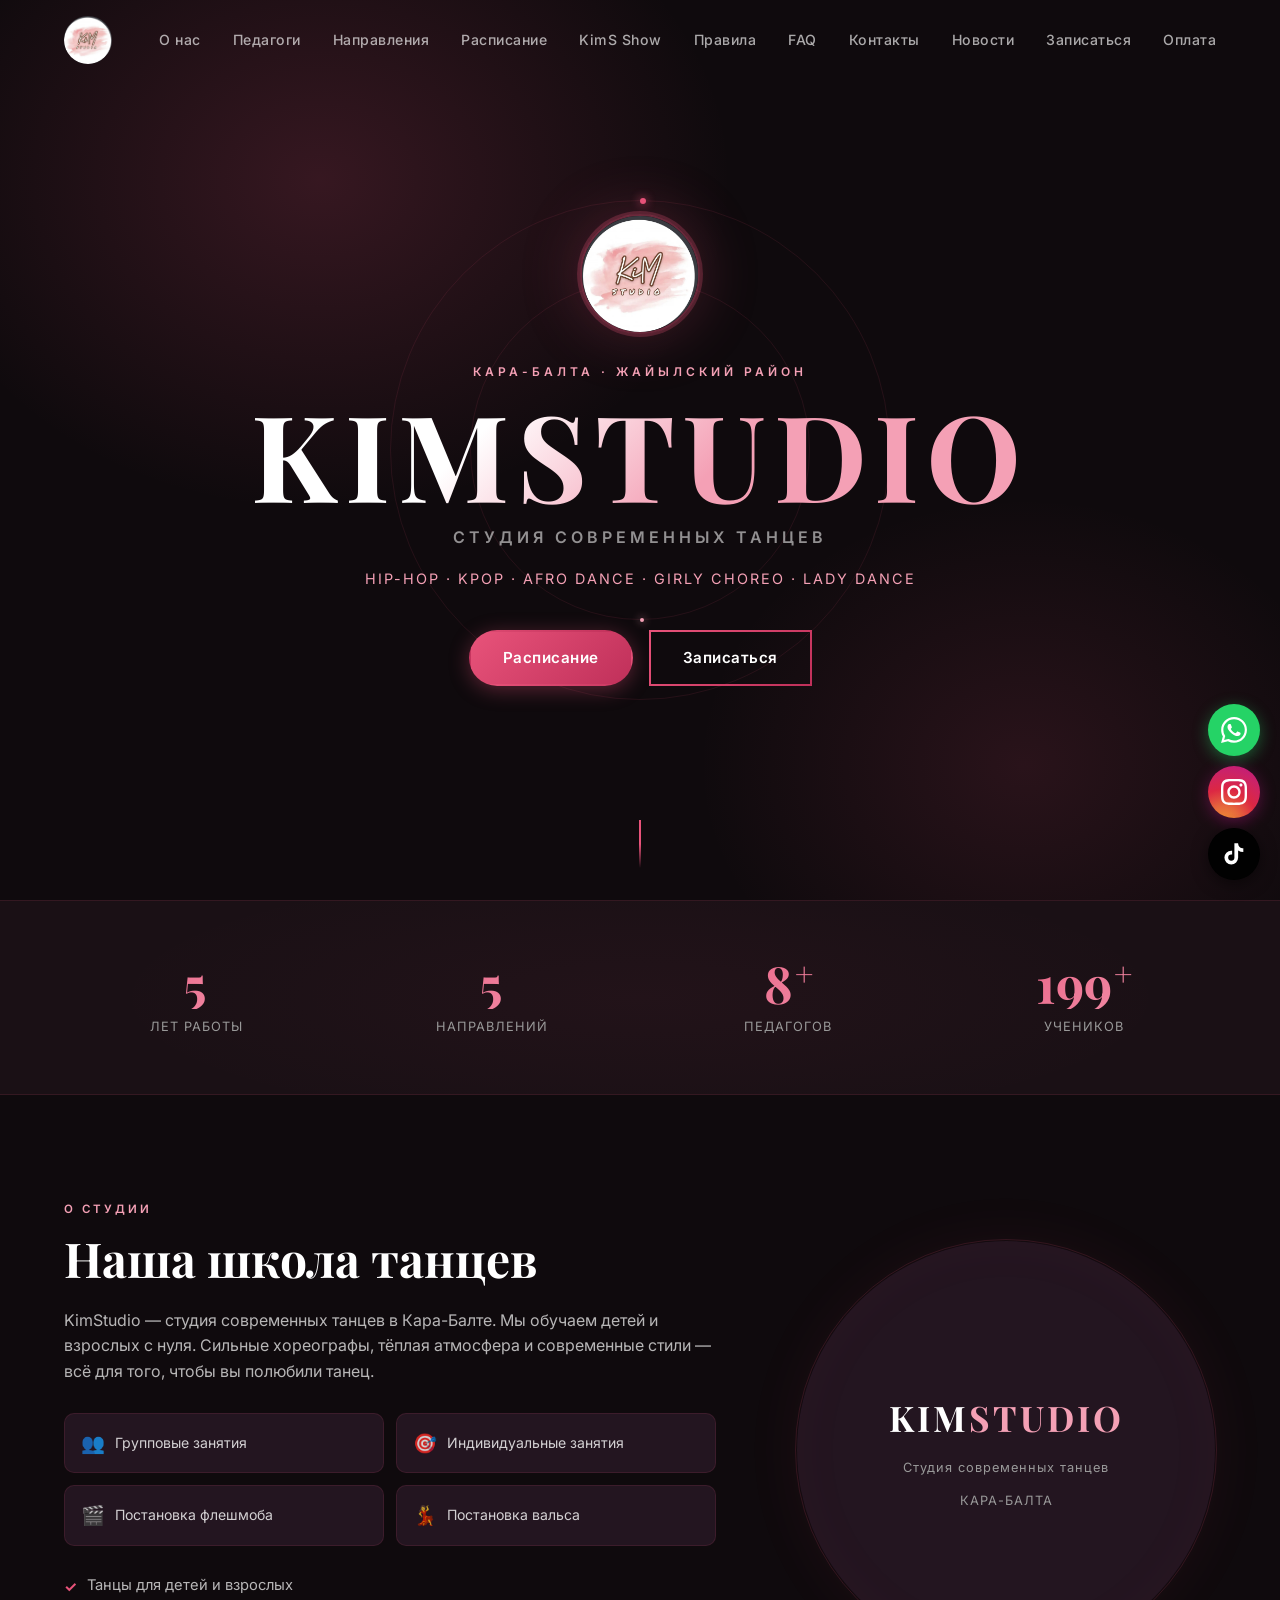
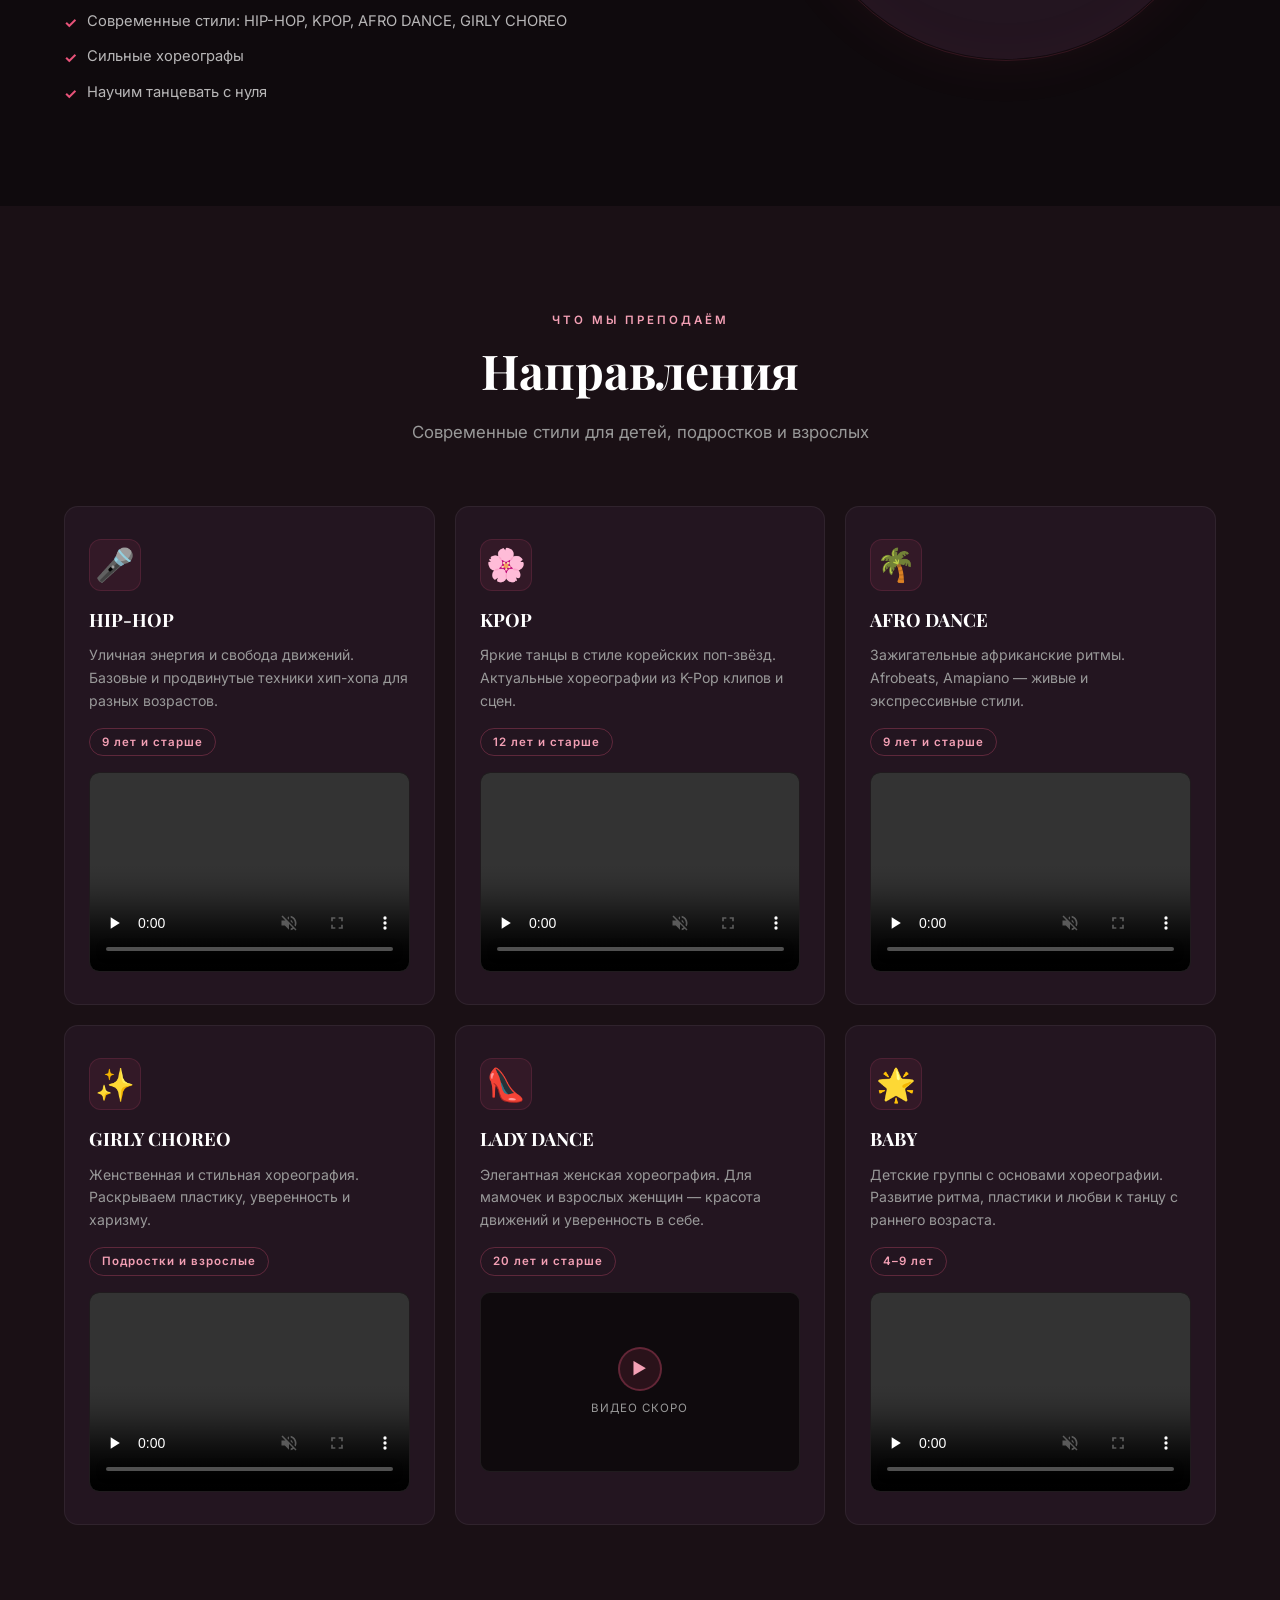
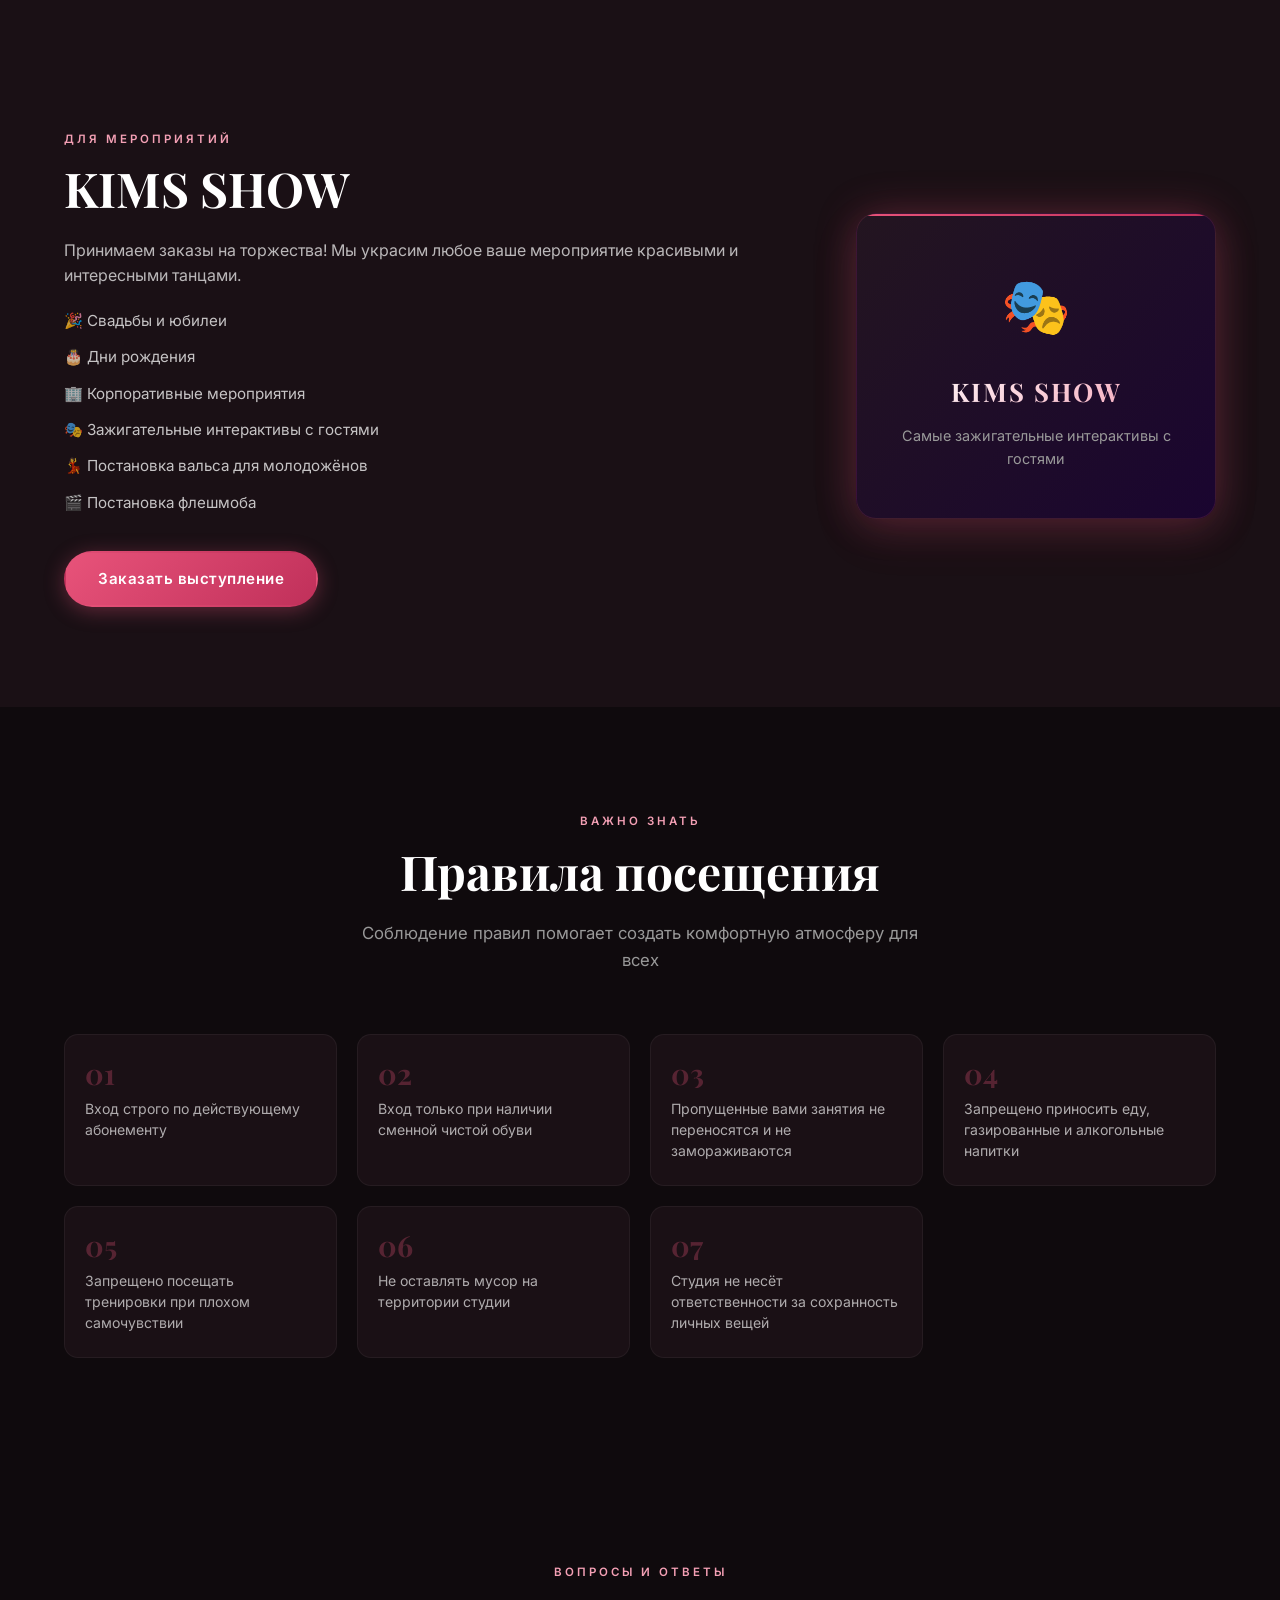
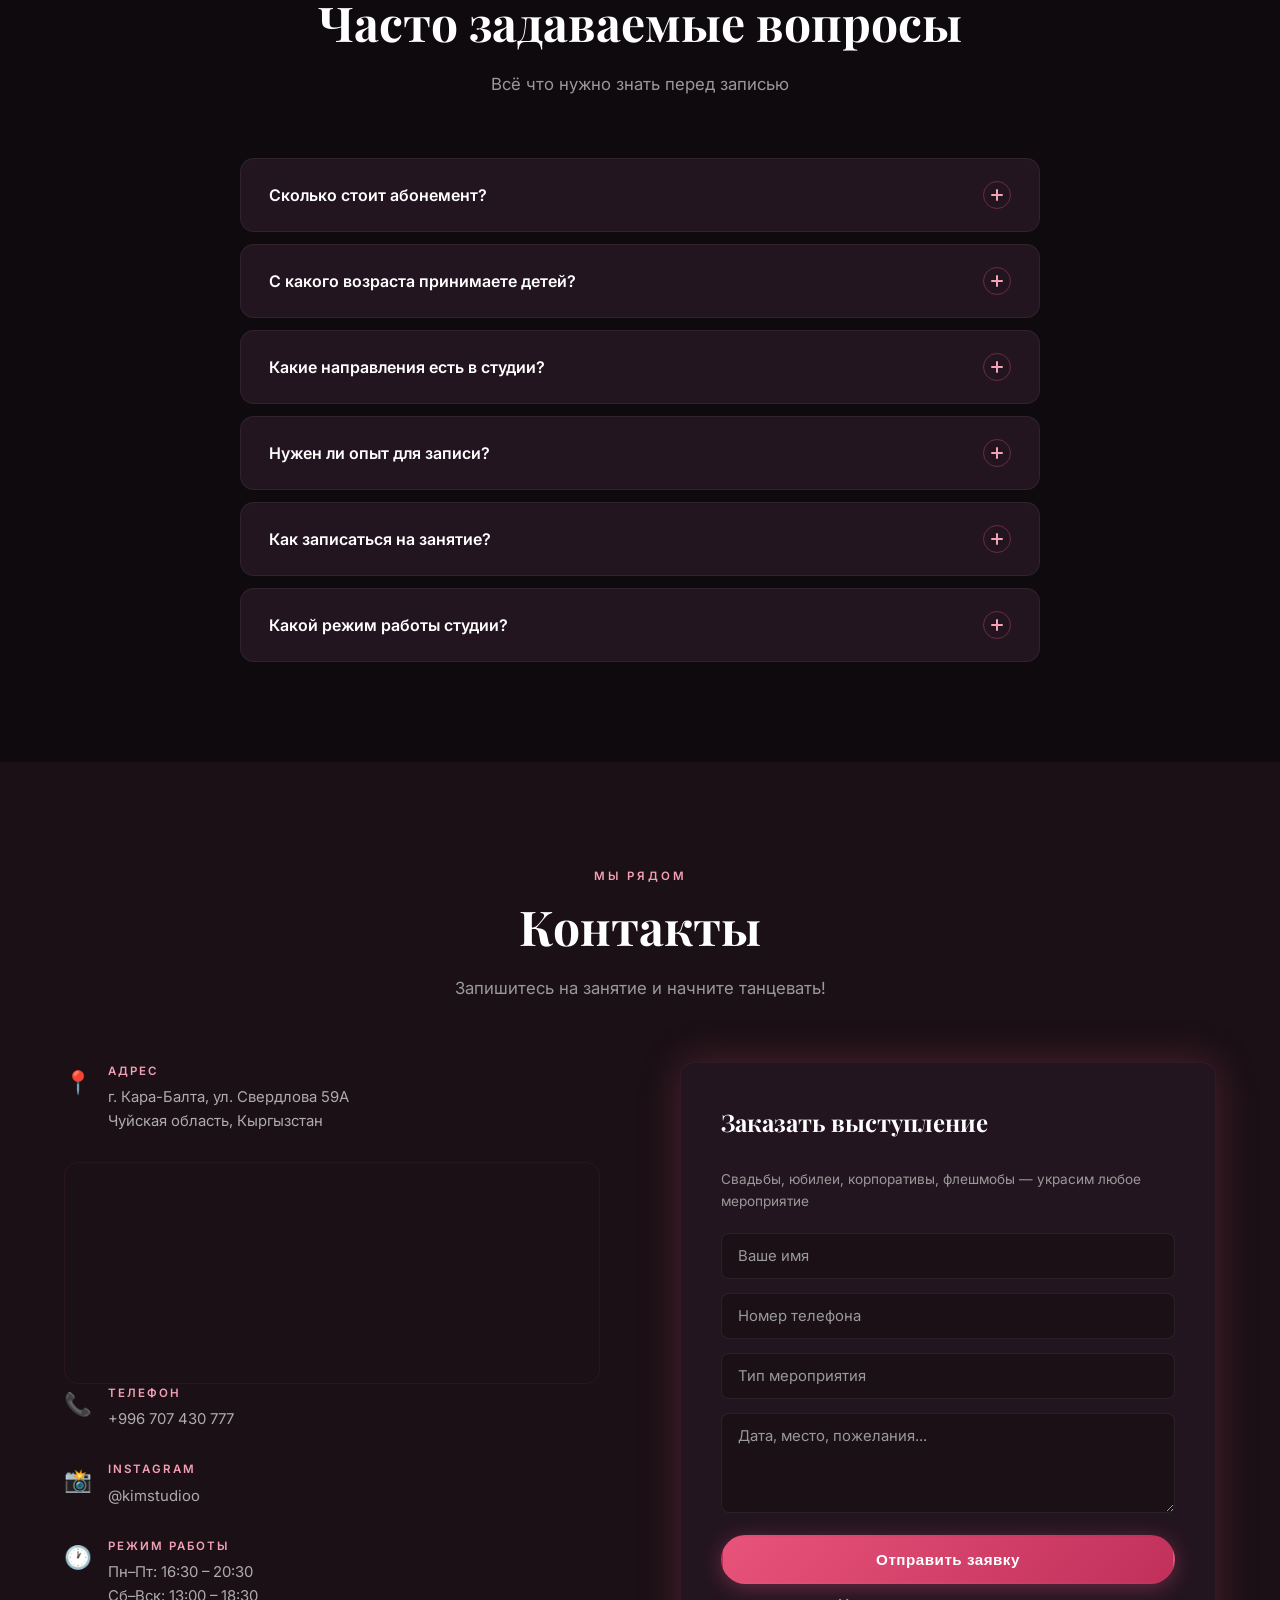
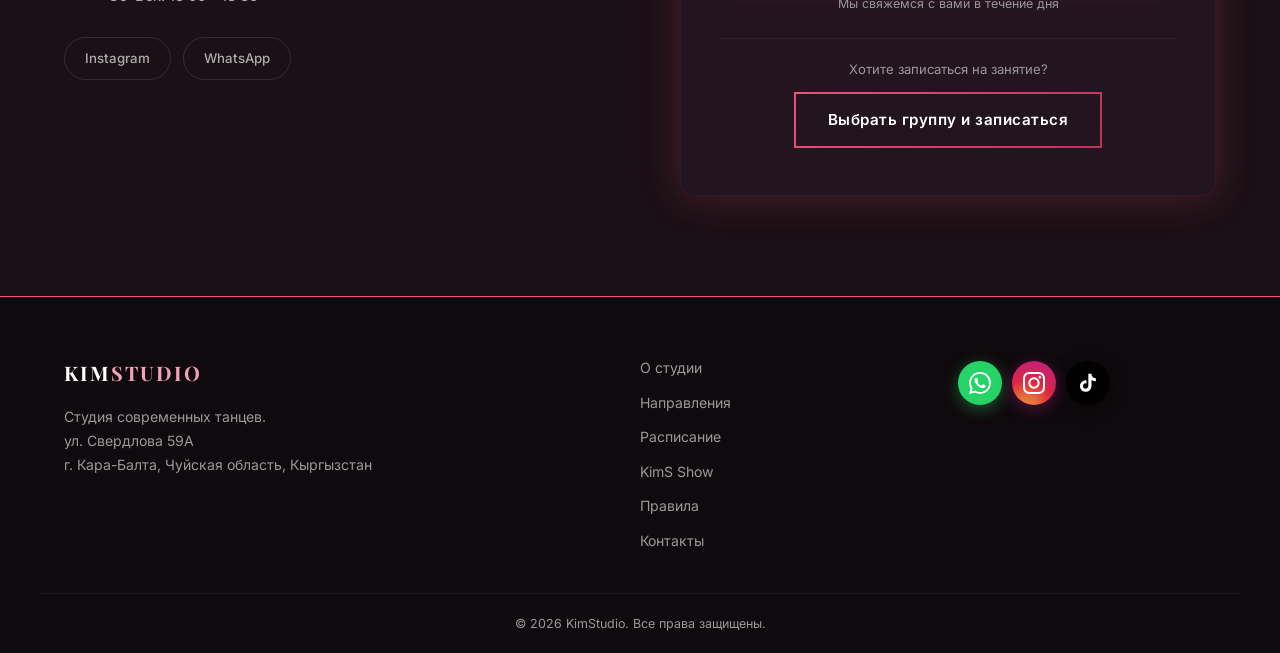
==== commit a42d9153: "Remove rule #4 (parents policy) and renumber remaining rules Co-Authored-By: Claude Sonnet 4.6 <nore" ====
--- a/index.html
+++ b/index.html
@@ -268,22 +268,18 @@
         </div>
         <div class="rule-item">
           <span class="rule-num">04</span>
-          <p>Родители детей до 10 лет допускаются только на пробном уроке</p>
+          <p>Запрещено приносить еду, газированные и алкогольные напитки</p>
         </div>
         <div class="rule-item">
           <span class="rule-num">05</span>
-          <p>Запрещено приносить еду, газированные и алкогольные напитки</p>
+          <p>Запрещено посещать тренировки при плохом самочувствии</p>
         </div>
         <div class="rule-item">
           <span class="rule-num">06</span>
-          <p>Запрещено посещать тренировки при плохом самочувствии</p>
+          <p>Не оставлять мусор на территории студии</p>
         </div>
         <div class="rule-item">
           <span class="rule-num">07</span>
-          <p>Не оставлять мусор на территории студии</p>
-        </div>
-        <div class="rule-item">
-          <span class="rule-num">08</span>
           <p>Студия не несёт ответственности за сохранность личных вещей</p>
         </div>
       </div>
--- a/style.css
+++ b/style.css
@@ -63,7 +63,7 @@
 .loader-progress {
   height: 100%;
   width: 0%;
-  background: linear-gradient(90deg, var(--pink-dark), var(--pink), var(--purple-light));
+  background: linear-gradient(90deg, var(--pink-dark), var(--pink), var(--pink-light));
   border-radius: 99px;
   box-shadow: 0 0 10px rgba(232,83,122,0.7);
 }
@@ -76,21 +76,16 @@
   --pink-light: #f4a0b5;
   --pink-pale: #fde8ef;
   --pink-dark: #c0305a;
-  --purple: #8b5cf6;
-  --purple-light: #a78bfa;
-  --purple-dark: #6d28d9;
-  --gradient: linear-gradient(135deg, var(--pink) 0%, var(--purple) 100%);
   --dark: #0f0a0d;
-  --dark-2: #130d1f;
-  --dark-3: #1a0a28;
+  --dark-2: #1a1015;
+  --dark-3: #231520;
   --white: #ffffff;
-  --gray: #888888;
+  --gray: #999999;
   --text: #e0d0d5;
   --radius: 14px;
   --transition: 0.3s ease;
   --shadow: 0 8px 32px rgba(0,0,0,0.5);
   --glow-pink: 0 0 40px rgba(232,83,122,0.25);
-  --glow-purple: 0 0 40px rgba(139,92,246,0.2);
 }
 
 html { scroll-behavior: smooth; }
@@ -164,7 +159,7 @@
 }
 
 .btn-primary {
-  background: var(--gradient);
+  background: linear-gradient(135deg, var(--pink), var(--pink-dark));
   color: var(--white);
   border-color: transparent;
   box-shadow: 0 4px 20px rgba(232,83,122,0.35);
@@ -173,7 +168,7 @@
   content: '';
   position: absolute;
   inset: 0;
-  background: linear-gradient(135deg, var(--purple) 0%, var(--pink) 100%);
+  background: linear-gradient(135deg, var(--pink) 0%, var(--pink) 100%);
   opacity: 0;
   transition: opacity 0.3s ease;
 }
@@ -187,7 +182,7 @@
 .btn-outline {
   background: transparent;
   color: var(--white);
-  border-image: var(--gradient) 1;
+  border-image: linear-gradient(135deg, var(--pink), var(--pink-dark)) 1;
   border-color: rgba(255,255,255,0.3);
 }
 .btn-outline:hover {
@@ -213,7 +208,7 @@
   backdrop-filter: blur(16px);
   -webkit-backdrop-filter: blur(16px);
   padding: 10px 0;
-  box-shadow: 0 2px 0 rgba(139,92,246,0.15), 0 4px 32px rgba(0,0,0,0.6);
+  box-shadow: 0 2px 0 rgba(232,83,122,0.12), 0 4px 32px rgba(0,0,0,0.6);
 }
 
 .nav-container {
@@ -265,7 +260,7 @@
   position: absolute;
   bottom: -4px; left: 0;
   width: 0; height: 2px;
-  background: var(--gradient);
+  background: linear-gradient(135deg, var(--pink), var(--pink-dark));
   transition: var(--transition);
   border-radius: 2px;
 }
@@ -341,7 +336,7 @@
   position: absolute;
   bottom: -20%; right: -10%;
   width: 60%; height: 70%;
-  background: radial-gradient(ellipse, rgba(139,92,246,0.15) 0%, transparent 60%);
+  background: radial-gradient(ellipse, rgba(232,83,122,0.12) 0%, transparent 60%);
   animation: mesh-move-2 15s ease-in-out infinite;
 }
 
@@ -371,7 +366,7 @@
   width: 340px; height: 340px;
   top: 50%; left: 50%;
   margin: -170px 0 0 -170px;
-  border: 1px solid rgba(139,92,246,0.12);
+  border: 1px solid rgba(232,83,122,0.1);
   animation: ring-spin-rev 22s linear infinite;
 }
 .hero-ring-2::before {
@@ -379,9 +374,9 @@
   position: absolute;
   bottom: -3px; left: 50%;
   width: 4px; height: 4px;
-  background: var(--purple-light);
+  background: var(--pink-light);
   border-radius: 50%;
-  box-shadow: 0 0 8px var(--purple-light);
+  box-shadow: 0 0 8px var(--pink-light);
 }
 
 .hero-content {
@@ -426,7 +421,7 @@
   font-family: 'Playfair Display', serif;
   font-size: clamp(3rem, 10vw, 7.5rem);
   font-weight: 700;
-  background: linear-gradient(135deg, var(--white) 30%, var(--pink-light) 60%, var(--purple-light) 100%);
+  background: linear-gradient(135deg, var(--white) 30%, var(--pink-light) 60%, var(--pink-light) 100%);
   -webkit-background-clip: text;
   -webkit-text-fill-color: transparent;
   background-clip: text;
@@ -468,7 +463,7 @@
 }
 .scroll-arrow {
   width: 2px; height: 48px;
-  background: linear-gradient(to bottom, var(--pink), var(--purple), transparent);
+  background: linear-gradient(to bottom, var(--pink), var(--pink), transparent);
   margin: 0 auto;
   animation: scrollPulse 2s ease-in-out infinite;
 }
@@ -477,7 +472,7 @@
 .stats {
   background: var(--dark-2);
   padding: 56px 0;
-  border-top: 1px solid rgba(139,92,246,0.15);
+  border-top: 1px solid rgba(232,83,122,0.12);
   border-bottom: 1px solid rgba(232,83,122,0.12);
   position: relative;
 }
@@ -485,7 +480,7 @@
   content: '';
   position: absolute;
   inset: 0;
-  background: radial-gradient(ellipse 60% 100% at 50% 50%, rgba(139,92,246,0.05) 0%, transparent 70%);
+  background: radial-gradient(ellipse 60% 100% at 50% 50%, rgba(232,83,122,0.04) 0%, transparent 70%);
   pointer-events: none;
 }
 
@@ -505,7 +500,7 @@
   font-family: 'Playfair Display', serif;
   font-size: 3.2rem;
   font-weight: 700;
-  background: linear-gradient(135deg, var(--pink) 0%, var(--purple-light) 100%);
+  background: linear-gradient(135deg, var(--pink) 0%, var(--pink-light) 100%);
   -webkit-background-clip: text;
   -webkit-text-fill-color: transparent;
   background-clip: text;
@@ -552,14 +547,14 @@
   padding: 14px 16px;
   background: var(--dark-3);
   border-radius: 10px;
-  border: 1px solid rgba(139,92,246,0.15);
+  border: 1px solid rgba(232,83,122,0.12);
   font-size: 0.88rem;
   color: rgba(255,255,255,0.8);
   transition: var(--transition);
 }
 .about-card:hover {
   border-color: rgba(232,83,122,0.4);
-  background: rgba(139,92,246,0.06);
+  background: rgba(232,83,122,0.05);
   transform: translateY(-2px);
 }
 .about-card-icon { font-size: 1.2rem; flex-shrink: 0; }
@@ -593,7 +588,7 @@
   gap: 12px;
   text-align: center;
   padding: 40px;
-  box-shadow: 0 0 60px rgba(139,92,246,0.08), inset 0 0 60px rgba(232,83,122,0.03);
+  box-shadow: 0 0 60px rgba(232,83,122,0.06), inset 0 0 60px rgba(232,83,122,0.03);
 }
 .logo-big {
   font-family: 'Playfair Display', serif;
@@ -623,9 +618,9 @@
   transition: transform 0.35s ease, box-shadow 0.35s ease, border-color 0.35s ease;
 }
 .teacher-card:hover {
-  border-color: rgba(139,92,246,0.3);
+  border-color: rgba(232,83,122,0.25);
   transform: translateY(-6px);
-  box-shadow: 0 20px 48px rgba(0,0,0,0.5), var(--glow-purple);
+  box-shadow: 0 20px 48px rgba(0,0,0,0.5), var(--glow-pink);
 }
 
 .teacher-photo-wrap {
@@ -685,8 +680,8 @@
   font-size: 0.68rem;
   font-weight: 600;
   letter-spacing: 2px;
-  color: var(--purple-light);
-  border: 1px solid rgba(139,92,246,0.35);
+  color: var(--pink-light);
+  border: 1px solid rgba(232,83,122,0.3);
   padding: 3px 10px;
   border-radius: 50px;
   margin-bottom: 12px;
@@ -715,7 +710,7 @@
   position: absolute;
   top: 12px;
   left: 12px;
-  background: var(--gradient);
+  background: linear-gradient(135deg, var(--pink), var(--pink-dark));
   color: #fff;
   font-size: 0.65rem;
   font-weight: 700;
@@ -752,7 +747,7 @@
   position: absolute;
   top: 0; left: 0; right: 0;
   height: 2px;
-  background: var(--gradient);
+  background: linear-gradient(135deg, var(--pink), var(--pink-dark));
   opacity: 0;
   transition: opacity 0.35s ease;
 }
@@ -766,9 +761,9 @@
   pointer-events: none;
 }
 .direction-card:hover {
-  border-color: rgba(139,92,246,0.25);
+  border-color: rgba(232,83,122,0.2);
   transform: translateY(-6px);
-  box-shadow: 0 20px 48px rgba(0,0,0,0.4), var(--glow-purple);
+  box-shadow: 0 20px 48px rgba(0,0,0,0.4), var(--glow-pink);
 }
 .direction-card:hover::before { opacity: 1; }
 .direction-card:hover::after  { left: 150%; }
@@ -778,8 +773,8 @@
   margin-bottom: 14px;
   display: inline-block;
   width: 52px; height: 52px;
-  background: rgba(139,92,246,0.1);
-  border: 1px solid rgba(139,92,246,0.2);
+  background: rgba(232,83,122,0.08);
+  border: 1px solid rgba(232,83,122,0.15);
   border-radius: 12px;
   display: flex;
   align-items: center;
@@ -816,7 +811,7 @@
   position: relative;
   transition: var(--transition);
 }
-.video-placeholder:hover { border-color: rgba(139,92,246,0.35); }
+.video-placeholder:hover { border-color: rgba(232,83,122,0.3); }
 .video-placeholder iframe {
   width: 100%; height: 100%;
   border: none;
@@ -833,19 +828,19 @@
 }
 .vp-play {
   width: 44px; height: 44px;
-  background: rgba(139,92,246,0.15);
-  border: 2px solid rgba(139,92,246,0.35);
+  background: rgba(232,83,122,0.12);
+  border: 2px solid rgba(232,83,122,0.3);
   border-radius: 50%;
   display: flex;
   align-items: center;
   justify-content: center;
   font-size: 1rem;
-  color: var(--purple-light);
+  color: var(--pink-light);
   transition: var(--transition);
 }
 .video-placeholder:hover .vp-play {
-  background: rgba(139,92,246,0.3);
-  border-color: var(--purple-light);
+  background: rgba(232,83,122,0.25);
+  border-color: var(--pink-light);
 }
 .vp-label {
   font-size: 0.72rem;
@@ -890,7 +885,7 @@
   border: 1px solid rgba(255,255,255,0.05);
   transition: border-color 0.3s ease;
 }
-.schedule-block:hover { border-color: rgba(139,92,246,0.2); }
+.schedule-block:hover { border-color: rgba(232,83,122,0.15); }
 
 .schedule-block-header {
   padding: 20px 24px;
@@ -905,10 +900,10 @@
   font-size: 0.8rem;
   font-weight: 700;
   letter-spacing: 2px;
-  background: var(--gradient);
+  background: linear-gradient(135deg, var(--pink), var(--pink-dark));
   color: var(--white);
 }
-.days-badge--purple { background: linear-gradient(135deg, #7c3aed, #4f46e5); }
+.days-badge--purple { background: #7c3aed; }
 .days-badge--green  { background: linear-gradient(135deg, #059669, #047857); }
 
 .schedule-rows { padding: 8px 0; }
@@ -923,7 +918,7 @@
   transition: var(--transition);
 }
 .schedule-row:last-child { border-bottom: none; }
-.schedule-row:hover { background: rgba(139,92,246,0.05); }
+.schedule-row:hover { background: rgba(232,83,122,0.04); }
 .schedule-row.highlight { background: rgba(232,83,122,0.06); }
 
 .sched-time {
@@ -950,7 +945,7 @@
 
 .sched-teacher {
   font-size: 0.78rem;
-  color: var(--purple-light);
+  color: var(--pink-light);
   text-align: right;
   white-space: nowrap;
   opacity: 0.8;
@@ -960,13 +955,13 @@
   text-align: center;
   margin-top: 40px;
   padding: 20px 32px;
-  background: rgba(139,92,246,0.06);
-  border: 1px solid rgba(139,92,246,0.2);
+  background: rgba(232,83,122,0.05);
+  border: 1px solid rgba(232,83,122,0.15);
   border-radius: var(--radius);
   color: rgba(255,255,255,0.75);
   font-size: 0.95rem;
 }
-.schedule-note strong { color: var(--purple-light); }
+.schedule-note strong { color: var(--pink-light); }
 
 /* ===== TODAY WIDGET ===== */
 .today-widget {
@@ -1025,7 +1020,7 @@
 .now-badge {
   display: inline-block;
   padding: 2px 8px;
-  background: var(--gradient);
+  background: linear-gradient(135deg, var(--pink), var(--pink-dark));
   color: #fff;
   border-radius: 50px;
   font-size: 0.65rem;
@@ -1105,8 +1100,8 @@
   border-radius: 20px;
   padding: 48px 32px;
   text-align: center;
-  border: 1px solid rgba(139,92,246,0.2);
-  box-shadow: 0 16px 48px rgba(139,92,246,0.12), var(--glow-purple);
+  border: 1px solid rgba(232,83,122,0.15);
+  box-shadow: 0 16px 48px rgba(232,83,122,0.1), var(--glow-pink);
   position: relative;
   overflow: hidden;
 }
@@ -1115,7 +1110,7 @@
   position: absolute;
   top: 0; left: 0; right: 0;
   height: 2px;
-  background: var(--gradient);
+  background: linear-gradient(135deg, var(--pink), var(--pink-dark));
 }
 .show-icon { font-size: 3.5rem; margin-bottom: 20px; }
 .show-card h3 {
@@ -1124,7 +1119,7 @@
   color: var(--white);
   margin-bottom: 12px;
   letter-spacing: 2px;
-  background: linear-gradient(135deg, var(--white), var(--purple-light));
+  background: linear-gradient(135deg, var(--white), var(--pink-light));
   -webkit-background-clip: text;
   -webkit-text-fill-color: transparent;
   background-clip: text;
@@ -1154,12 +1149,12 @@
   position: absolute;
   bottom: 0; left: 0; right: 0;
   height: 2px;
-  background: var(--gradient);
+  background: linear-gradient(135deg, var(--pink), var(--pink-dark));
   transform: scaleX(0);
   transition: transform 0.3s ease;
 }
 .rule-item:hover {
-  border-color: rgba(139,92,246,0.2);
+  border-color: rgba(232,83,122,0.15);
   transform: translateY(-3px);
 }
 .rule-item:hover::before { transform: scaleX(1); }
@@ -1169,7 +1164,7 @@
   font-family: 'Playfair Display', serif;
   font-size: 1.8rem;
   font-weight: 700;
-  background: linear-gradient(135deg, rgba(232,83,122,0.3), rgba(139,92,246,0.3));
+  background: linear-gradient(135deg, rgba(232,83,122,0.3), rgba(232,83,122,0.25));
   -webkit-background-clip: text;
   -webkit-text-fill-color: transparent;
   background-clip: text;
@@ -1221,9 +1216,9 @@
   color: rgba(255,255,255,0.65);
 }
 .social-btn:hover {
-  border-color: var(--purple-light);
-  color: var(--purple-light);
-  box-shadow: var(--glow-purple);
+  border-color: var(--pink-light);
+  color: var(--pink-light);
+  box-shadow: var(--glow-pink);
 }
 
 /* FORM */
@@ -1231,8 +1226,8 @@
   background: var(--dark-3);
   border-radius: var(--radius);
   padding: 40px;
-  border: 1px solid rgba(139,92,246,0.1);
-  box-shadow: var(--glow-purple);
+  border: 1px solid rgba(232,83,122,0.08);
+  box-shadow: var(--glow-pink);
 }
 .contact-form h3 {
   font-family: 'Playfair Display', serif;
@@ -1265,9 +1260,9 @@
 .form-group input:focus,
 .form-group select:focus,
 .form-group textarea:focus {
-  border-color: var(--purple);
-  background: rgba(139,92,246,0.06);
-  box-shadow: 0 0 0 3px rgba(139,92,246,0.1);
+  border-color: var(--pink);
+  background: rgba(232,83,122,0.05);
+  box-shadow: 0 0 0 3px rgba(232,83,122,0.08);
 }
 .form-group textarea { resize: vertical; }
 
@@ -1283,7 +1278,7 @@
   background: var(--dark);
   border-top: 1px solid transparent;
   background-image: linear-gradient(var(--dark), var(--dark)),
-                    linear-gradient(90deg, var(--pink), var(--purple), var(--pink));
+                    linear-gradient(90deg, var(--pink), var(--pink), var(--pink));
   background-origin: border-box;
   background-clip: padding-box, border-box;
   padding: 60px 0 0;
@@ -1311,7 +1306,7 @@
   color: var(--gray);
   transition: var(--transition);
 }
-.footer-links a:hover { color: var(--purple-light); }
+.footer-links a:hover { color: var(--pink-light); }
 
 .footer-social-icons {
   display: flex;
@@ -1372,7 +1367,7 @@
   margin-top: 24px;
   border-radius: var(--radius);
   overflow: hidden;
-  border: 1px solid rgba(139,92,246,0.1);
+  border: 1px solid rgba(232,83,122,0.08);
 }
 .map-embed iframe { display: block; }
 
@@ -1427,10 +1422,10 @@
   overflow: hidden;
   transition: border-color 0.3s ease;
 }
-.faq-item:hover { border-color: rgba(139,92,246,0.25); }
+.faq-item:hover { border-color: rgba(232,83,122,0.2); }
 .faq-item.open  {
-  border-color: rgba(139,92,246,0.4);
-  box-shadow: 0 4px 24px rgba(139,92,246,0.12);
+  border-color: rgba(232,83,122,0.35);
+  box-shadow: 0 4px 24px rgba(232,83,122,0.1);
 }
 
 .faq-question {
@@ -1450,13 +1445,13 @@
   color: var(--white);
   transition: color 0.3s ease;
 }
-.faq-item.open .faq-question { color: var(--purple-light); }
+.faq-item.open .faq-question { color: var(--pink-light); }
 
 .faq-icon {
   flex-shrink: 0;
   width: 28px; height: 28px;
   border-radius: 50%;
-  border: 1.5px solid rgba(139,92,246,0.4);
+  border: 1.5px solid rgba(232,83,122,0.35);
   display: flex;
   align-items: center;
   justify-content: center;
@@ -1467,7 +1462,7 @@
 .faq-icon::after {
   content: '';
   position: absolute;
-  background: var(--purple-light);
+  background: var(--pink-light);
   border-radius: 2px;
   transition: 0.3s ease;
 }
@@ -1475,7 +1470,7 @@
 .faq-icon::after  { width: 1.5px; height: 12px; }
 
 .faq-item.open .faq-icon {
-  background: var(--gradient);
+  background: linear-gradient(135deg, var(--pink), var(--pink-dark));
   border-color: transparent;
   transform: rotate(45deg);
 }
@@ -1493,7 +1488,7 @@
   color: rgba(255,255,255,0.7);
   line-height: 1.7;
 }
-.faq-answer p strong { color: var(--purple-light); font-weight: 600; }
+.faq-answer p strong { color: var(--pink-light); font-weight: 600; }
 .faq-item.open .faq-answer { max-height: 300px; }
 
 /* ===== PAYMENT PAGE ===== */
@@ -1515,21 +1510,21 @@
 }
 .payment-info-card {
   background: var(--dark-3);
-  border: 1px solid rgba(139,92,246,0.15);
+  border: 1px solid rgba(232,83,122,0.12);
   border-radius: 14px;
   padding: 24px;
   text-align: center;
   transition: var(--transition);
 }
 .payment-info-card:hover {
-  border-color: rgba(139,92,246,0.35);
+  border-color: rgba(232,83,122,0.3);
   transform: translateY(-3px);
-  box-shadow: var(--glow-purple);
+  box-shadow: var(--glow-pink);
 }
 .payment-info-card-icon { font-size: 1.8rem; margin-bottom: 8px; }
 .payment-info-card-label {
   font-size: 0.75rem;
-  color: var(--purple-light);
+  color: var(--pink-light);
   letter-spacing: 2px;
   text-transform: uppercase;
   margin-bottom: 6px;
@@ -1572,7 +1567,7 @@
     align-items: center;
     gap: 28px;
     transition: right 0.35s cubic-bezier(0.4, 0, 0.2, 1);
-    box-shadow: -4px 0 40px rgba(0,0,0,0.7), -1px 0 0 rgba(139,92,246,0.15);
+    box-shadow: -4px 0 40px rgba(0,0,0,0.7), -1px 0 0 rgba(232,83,122,0.12);
   }
   .nav-links.open { right: 0; }
   .nav-links a { font-size: 1.05rem; }
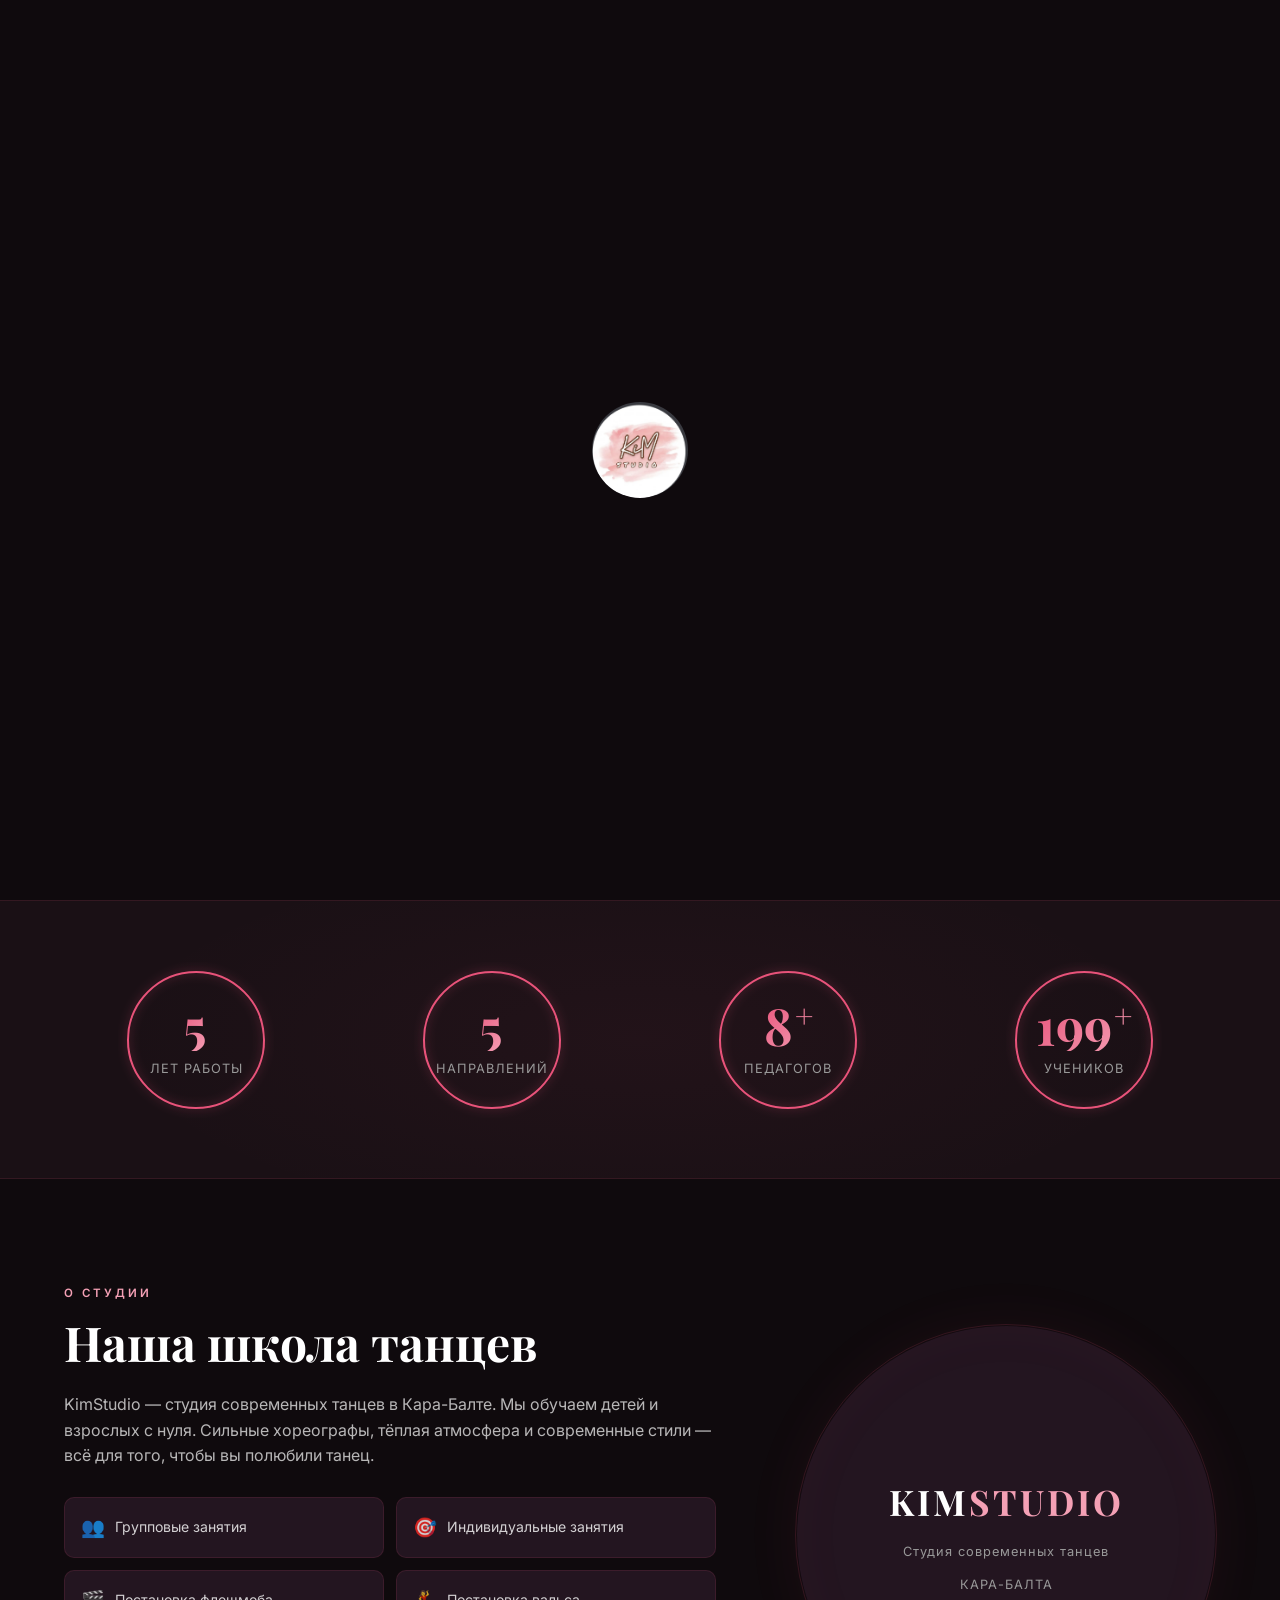
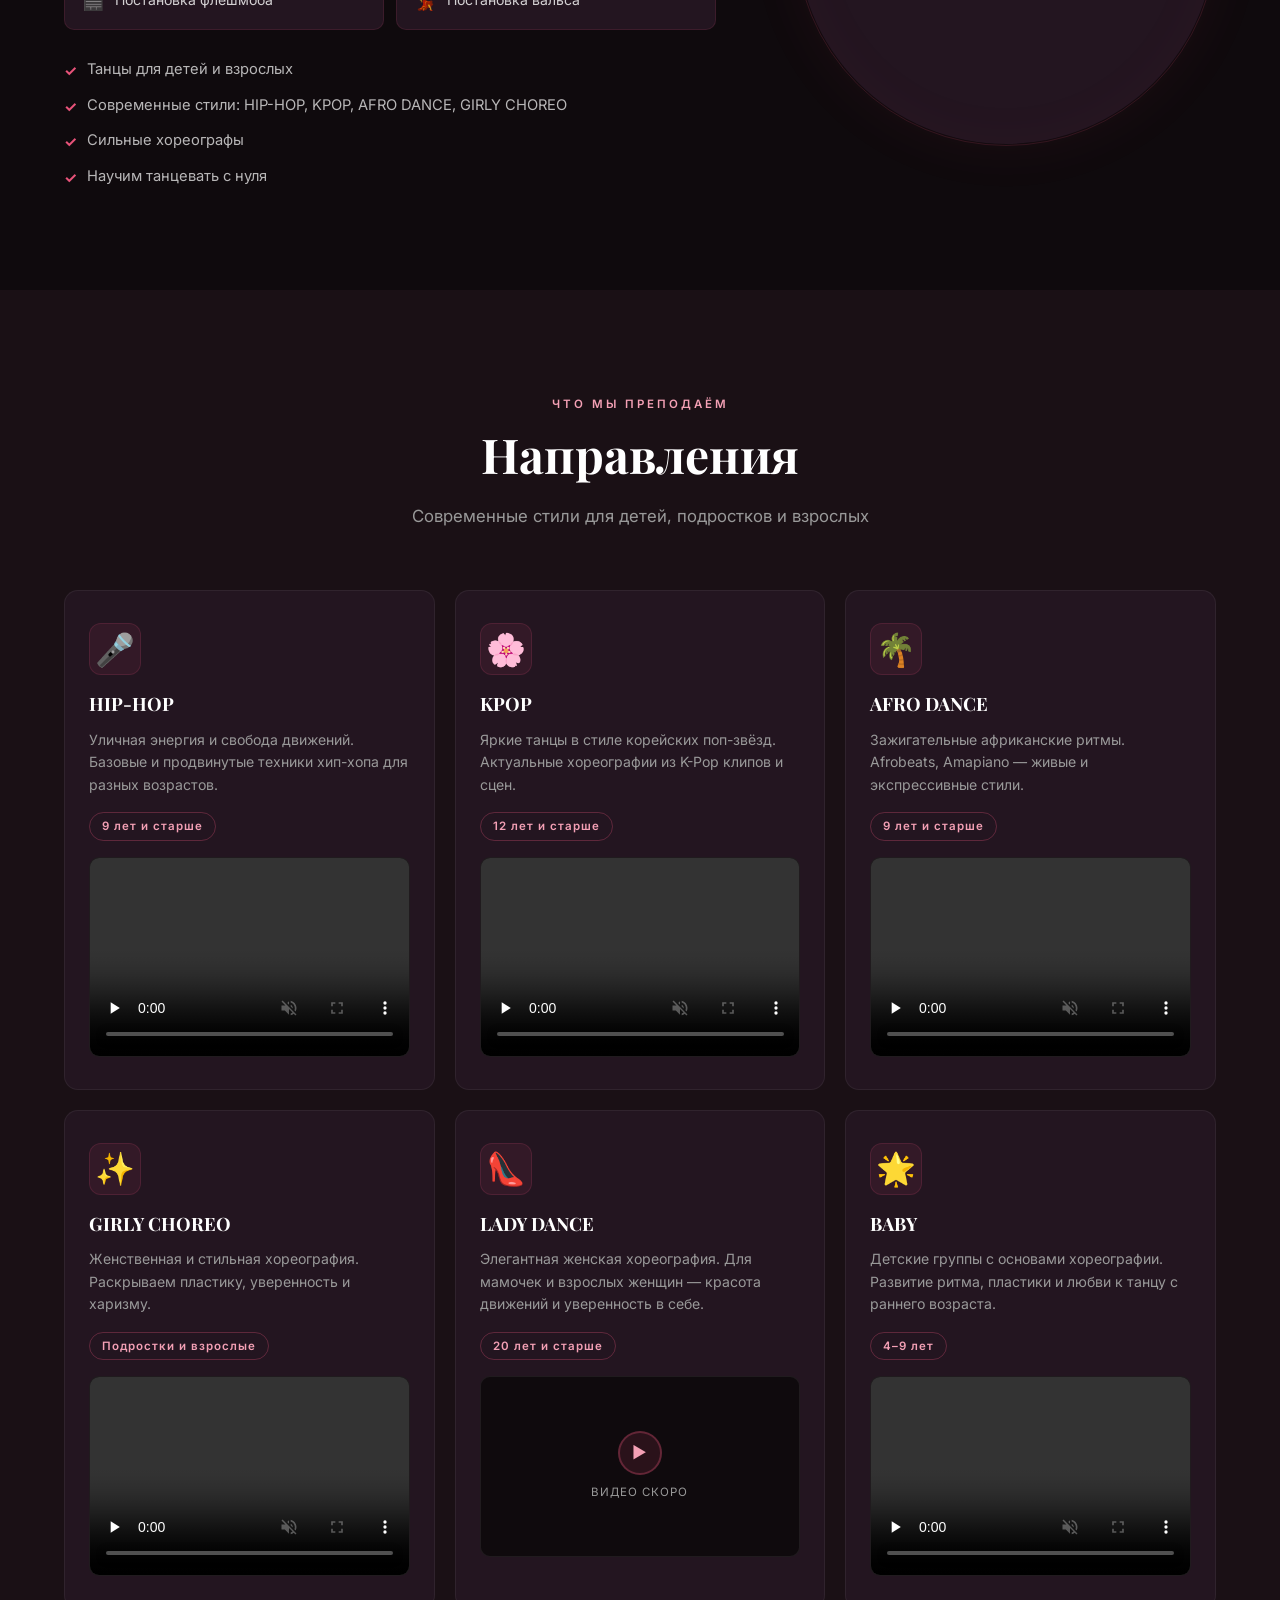
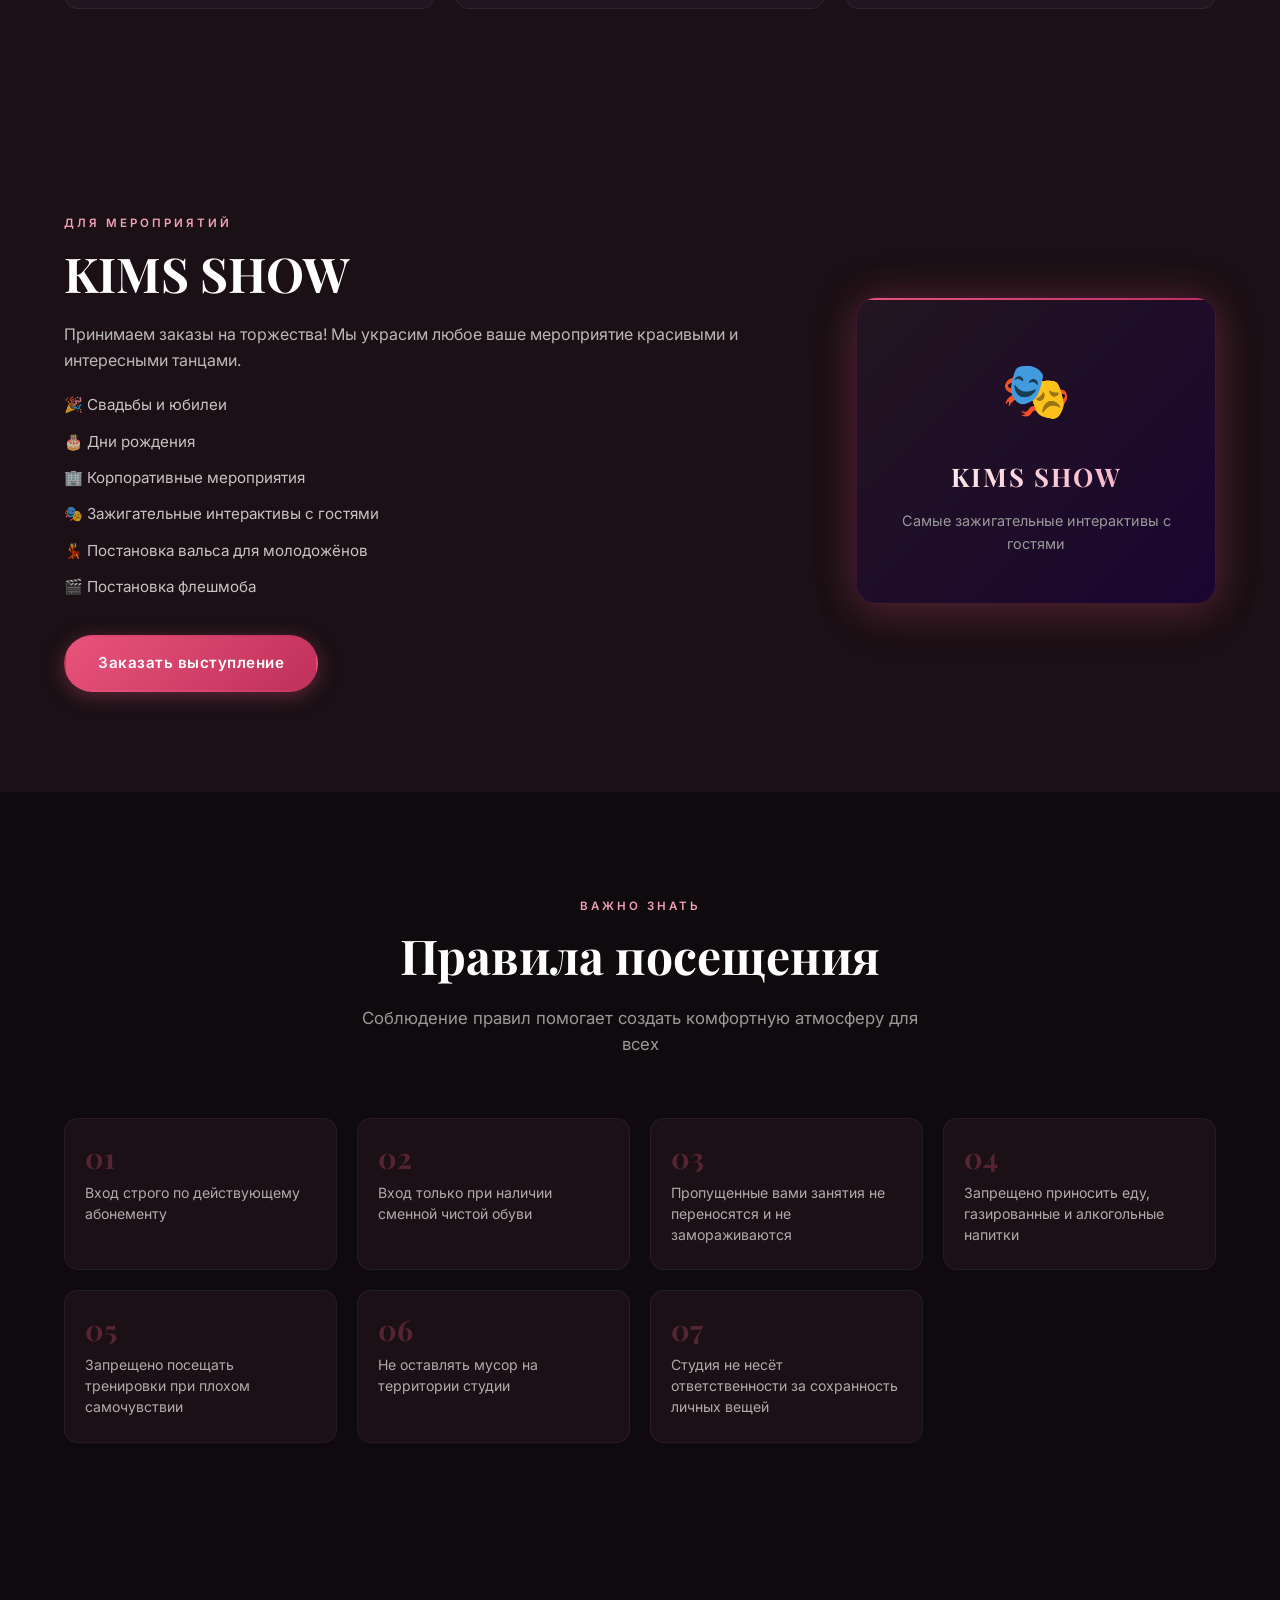
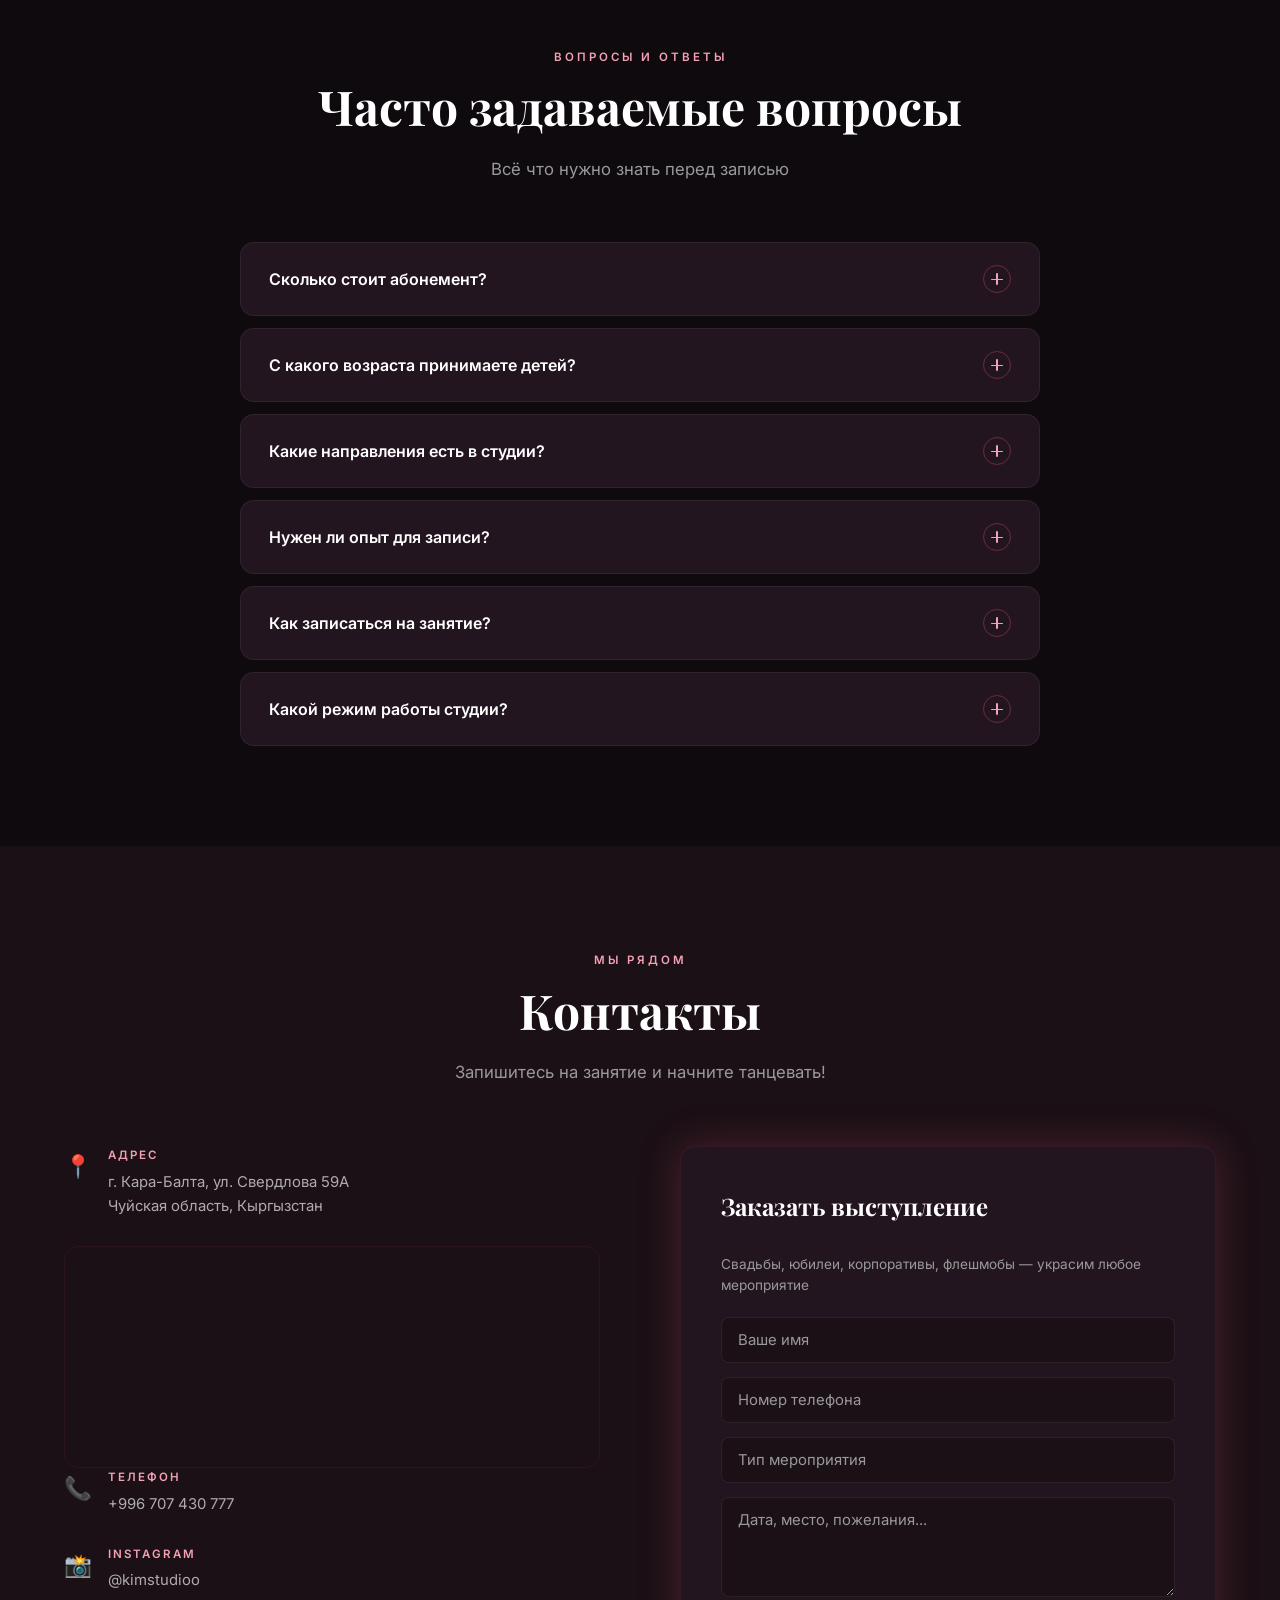
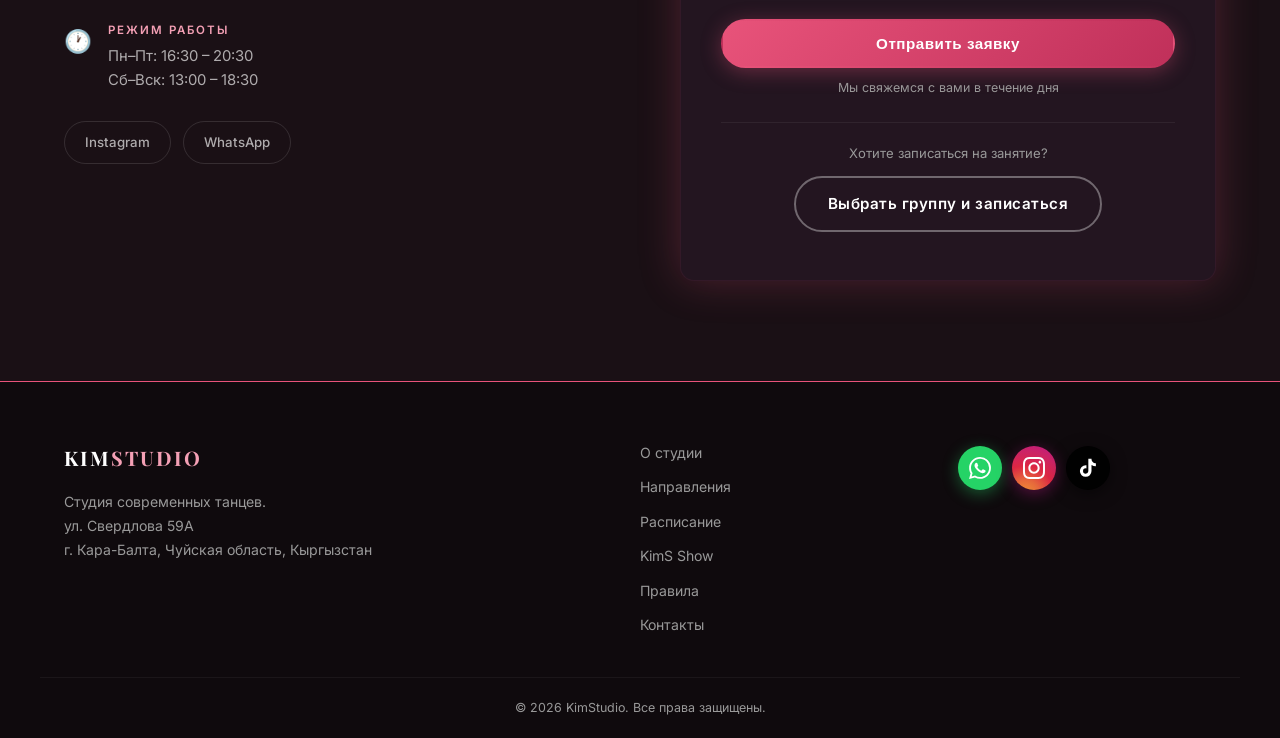
==== commit 19db63e6: "Remove loader bar and text, keep only pulsing logo Co-Authored-By: Claude Sonnet 4.6 <noreply@anthro" ====
--- a/index.html
+++ b/index.html
@@ -32,8 +32,6 @@
   <div id="loader">
     <div class="loader-content">
       <img src="logo.webp" alt="KimStudio" class="loader-logo" />
-      <div class="loader-brand">KIM<span>STUDIO</span></div>
-      <div class="loader-bar"><div class="loader-progress"></div></div>
     </div>
   </div>
 
--- a/style.css
+++ b/style.css
@@ -182,8 +182,7 @@
 .btn-outline {
   background: transparent;
   color: var(--white);
-  border-image: linear-gradient(135deg, var(--pink), var(--pink-dark)) 1;
-  border-color: rgba(255,255,255,0.3);
+  border-color: rgba(255,255,255,0.35);
 }
 .btn-outline:hover {
   border-color: var(--pink-light);
@@ -193,6 +192,7 @@
 }
 
 .btn-full { width: 100%; justify-content: center; }
+.btn:active { transform: scale(0.96); transition: transform 0.1s ease; }
 
 /* ===== NAVBAR ===== */
 .navbar {
@@ -264,8 +264,11 @@
   transition: var(--transition);
   border-radius: 2px;
 }
-.nav-links a:hover { color: var(--white); }
-.nav-links a:hover::after { width: 100%; }
+.nav-links a:hover,
+.nav-links a.active { color: var(--white); }
+.nav-links a:hover::after,
+.nav-links a.active::after { width: 100%; }
+.nav-links a.active { color: var(--pink-light); }
 
 .burger {
   display: none;
@@ -281,8 +284,12 @@
   width: 26px; height: 2px;
   background: var(--white);
   border-radius: 2px;
-  transition: var(--transition);
-}
+  transition: transform 0.35s ease, opacity 0.25s ease, background 0.3s ease;
+  transform-origin: center;
+}
+.burger.active span:nth-child(1) { transform: translateY(7px) rotate(45deg); background: var(--pink); }
+.burger.active span:nth-child(2) { opacity: 0; transform: scaleX(0); }
+.burger.active span:nth-child(3) { transform: translateY(-7px) rotate(-45deg); background: var(--pink); }
 
 /* ===== HERO ===== */
 @keyframes mesh-move-1 {
@@ -350,7 +357,7 @@
   width: 500px; height: 500px;
   top: 50%; left: 50%;
   margin: -250px 0 0 -250px;
-  border: 1px solid rgba(232,83,122,0.1);
+  border: 1px solid rgba(232,83,122,0.06);
   animation: ring-spin 30s linear infinite;
 }
 .hero-ring-1::before {
@@ -366,7 +373,7 @@
   width: 340px; height: 340px;
   top: 50%; left: 50%;
   margin: -170px 0 0 -170px;
-  border: 1px solid rgba(232,83,122,0.1);
+  border: 1px solid rgba(232,83,122,0.04);
   animation: ring-spin-rev 22s linear infinite;
 }
 .hero-ring-2::before {
@@ -522,6 +529,35 @@
   display: block;
 }
 
+.stat-item {
+  position: relative;
+  display: flex;
+  flex-direction: column;
+  align-items: center;
+  justify-content: center;
+  min-height: 165px;
+}
+
+.stat-ring {
+  position: absolute;
+  top: 50%;
+  left: 50%;
+  transform: translate(-50%, -50%) rotate(-90deg);
+  pointer-events: none;
+}
+
+.stat-ring-track {
+  fill: none;
+  stroke: rgba(232,83,122,0.08);
+}
+
+.stat-ring-fill {
+  fill: none;
+  stroke: var(--pink);
+  stroke-linecap: round;
+  filter: drop-shadow(0 0 5px rgba(232,83,122,0.5));
+}
+
 /* ===== ABOUT ===== */
 .about { background: var(--dark); }
 
@@ -625,7 +661,7 @@
 
 .teacher-photo-wrap {
   width: 100%;
-  aspect-ratio: 3/4;
+  aspect-ratio: 1/1;
   overflow: hidden;
   position: relative;
 }
@@ -638,33 +674,6 @@
   transition: transform 0.5s ease;
 }
 .teacher-card:hover .teacher-photo { transform: scale(1.06); }
-
-.teacher-overlay {
-  position: absolute;
-  inset: 0;
-  background: linear-gradient(to top, rgba(13,5,20,0.92) 0%, rgba(13,5,20,0.3) 50%, transparent 100%);
-  opacity: 0;
-  transition: opacity 0.35s ease;
-  display: flex;
-  flex-direction: column;
-  justify-content: flex-end;
-  padding: 20px;
-}
-.teacher-card:hover .teacher-overlay { opacity: 1; }
-.teacher-overlay-name {
-  font-family: 'Playfair Display', serif;
-  font-size: 1.15rem;
-  color: var(--white);
-  font-weight: 700;
-  margin-bottom: 4px;
-}
-.teacher-overlay-style {
-  font-size: 0.7rem;
-  font-weight: 600;
-  letter-spacing: 2px;
-  color: var(--pink-light);
-  text-transform: uppercase;
-}
 
 .teacher-info {
   padding: 20px 22px 24px;
@@ -767,6 +776,15 @@
 }
 .direction-card:hover::before { opacity: 1; }
 .direction-card:hover::after  { left: 150%; }
+
+@keyframes icon-wobble {
+  0%, 100% { transform: rotate(0deg); }
+  20%       { transform: rotate(-14deg); }
+  40%       { transform: rotate(11deg); }
+  60%       { transform: rotate(-7deg); }
+  80%       { transform: rotate(4deg); }
+}
+.direction-card:hover .card-icon { animation: icon-wobble 0.55s ease; }
 
 .card-icon {
   font-size: 2rem;
@@ -1575,7 +1593,8 @@
 
   .hero-logo { width: 90px; height: 90px; }
   .hero-buttons { flex-direction: column; align-items: center; }
-  .hero-ring-1, .hero-ring-2 { display: none; }
+  .hero-ring-1 { width: 280px; height: 280px; margin: -260px 0 0 -140px; }
+  .hero-ring-2 { width: 190px; height: 190px; margin: -200px 0 0 -95px; }
 
   .stats-container { grid-template-columns: repeat(2, 1fr); }
 
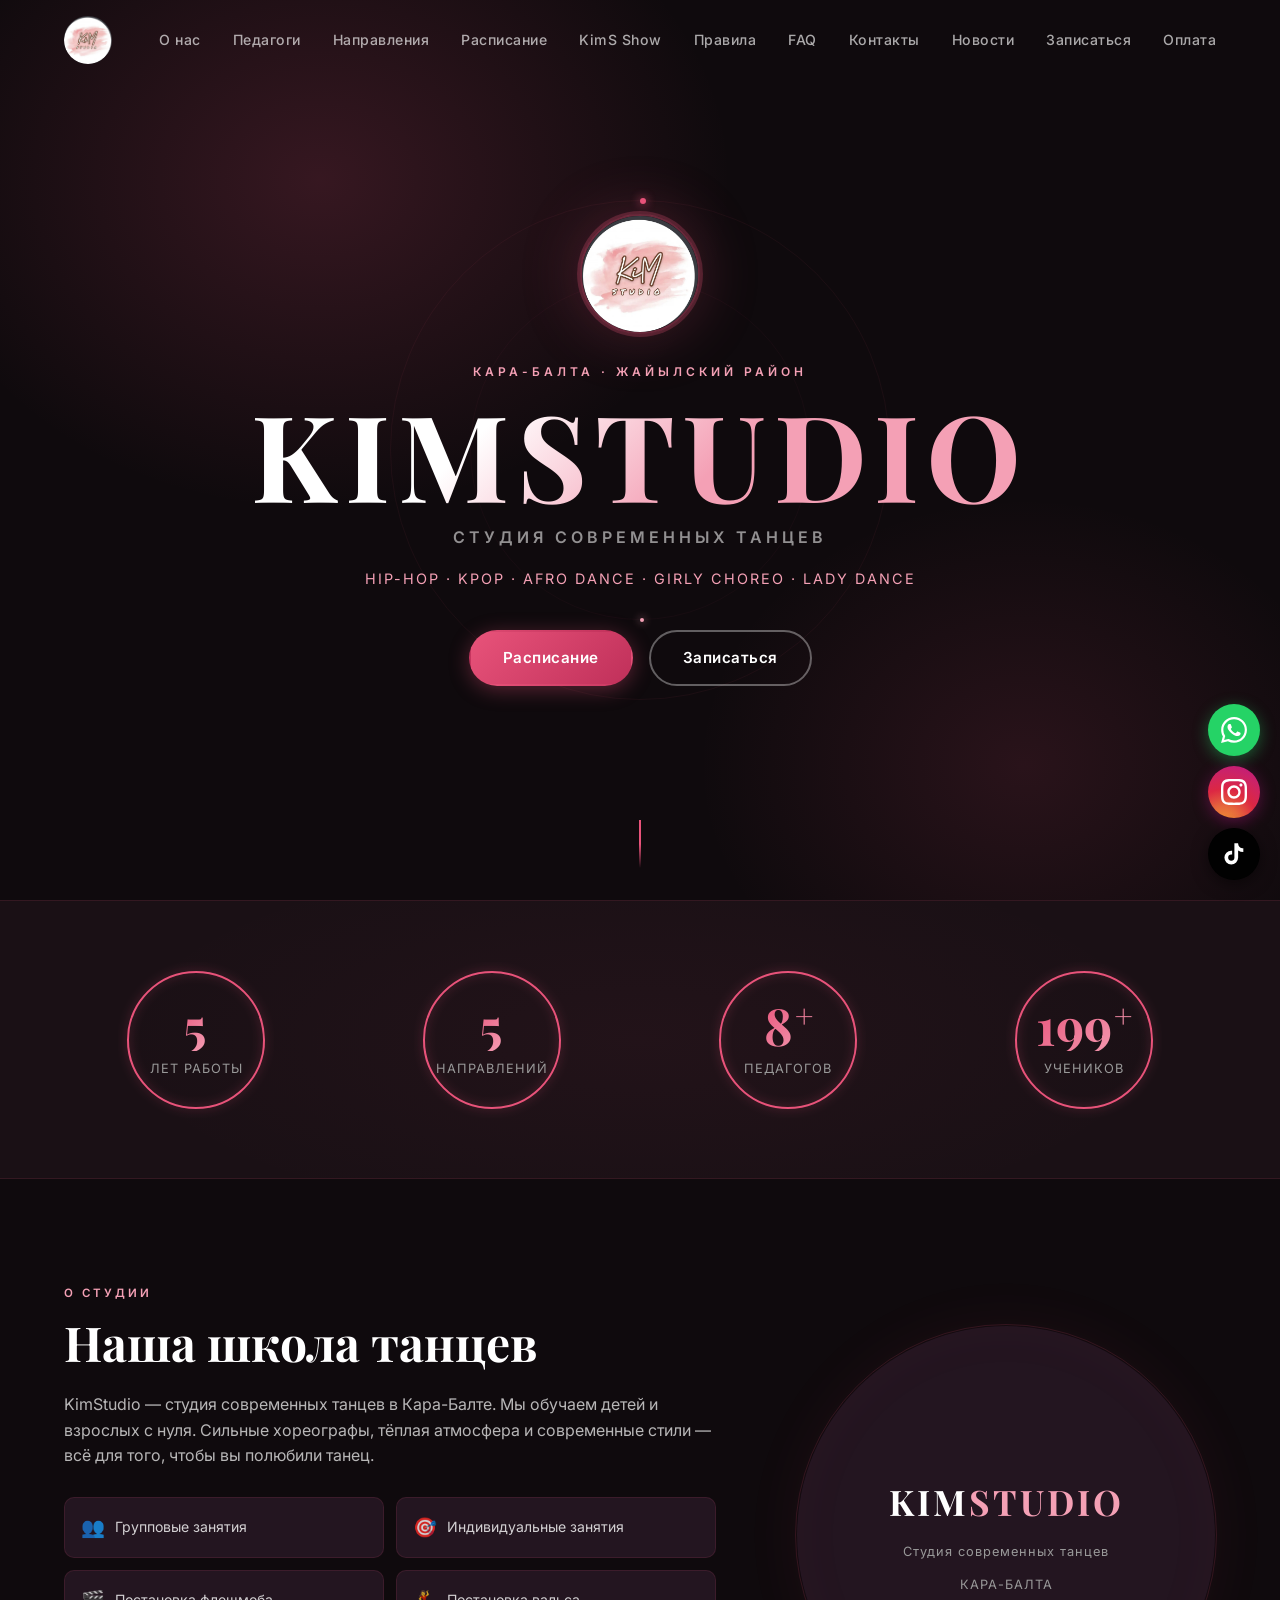
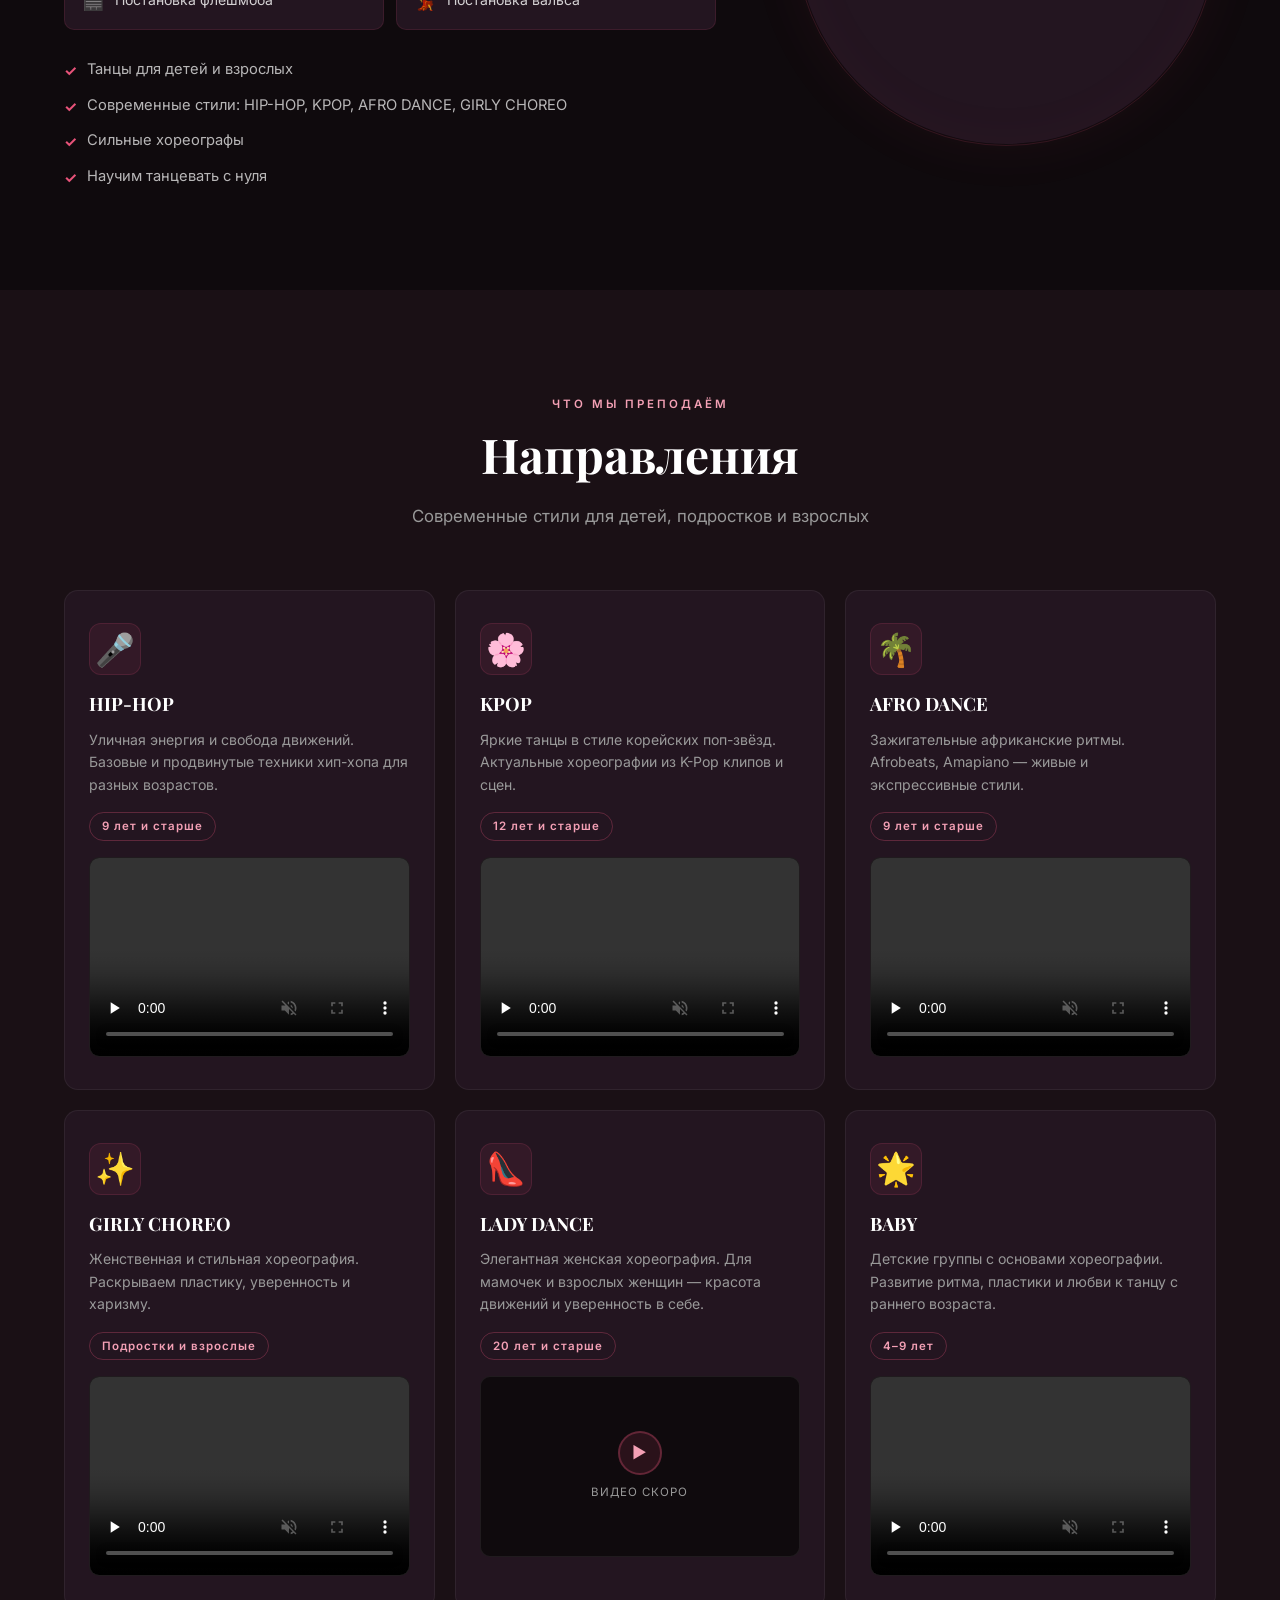
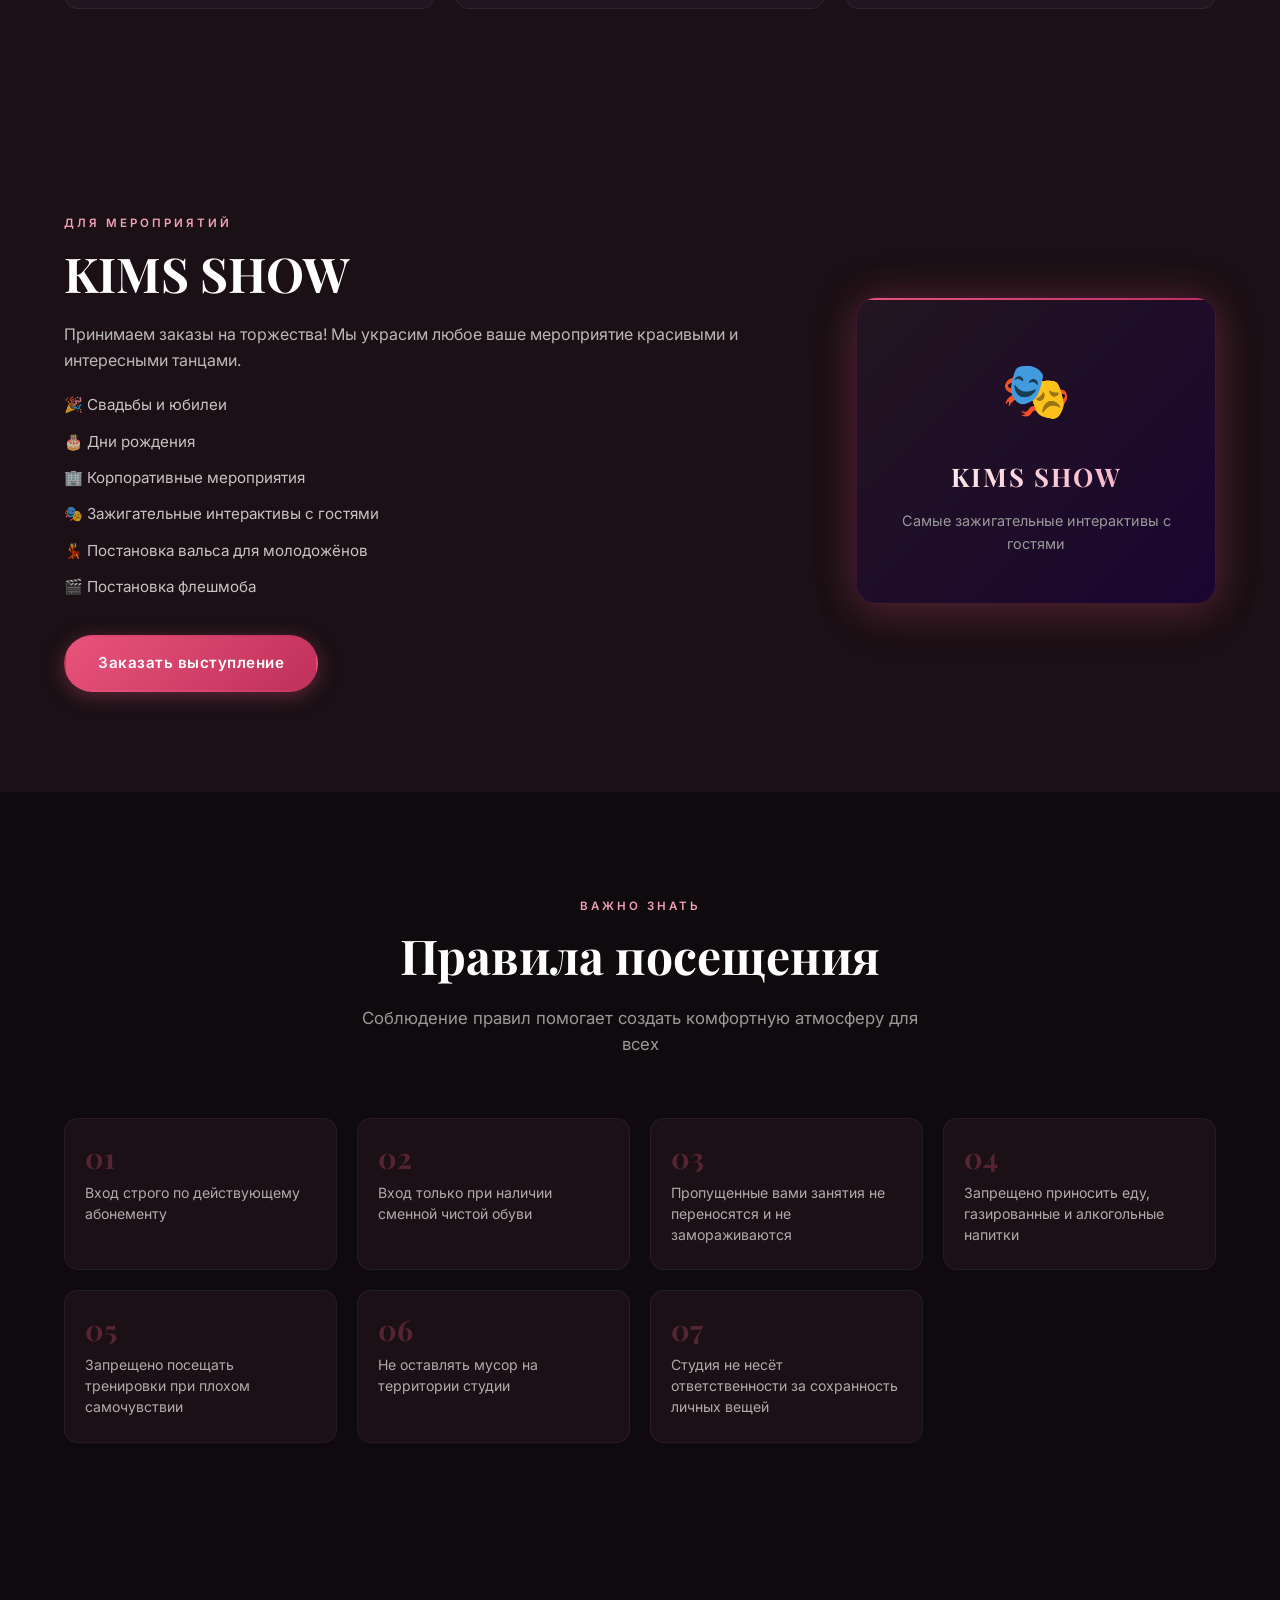
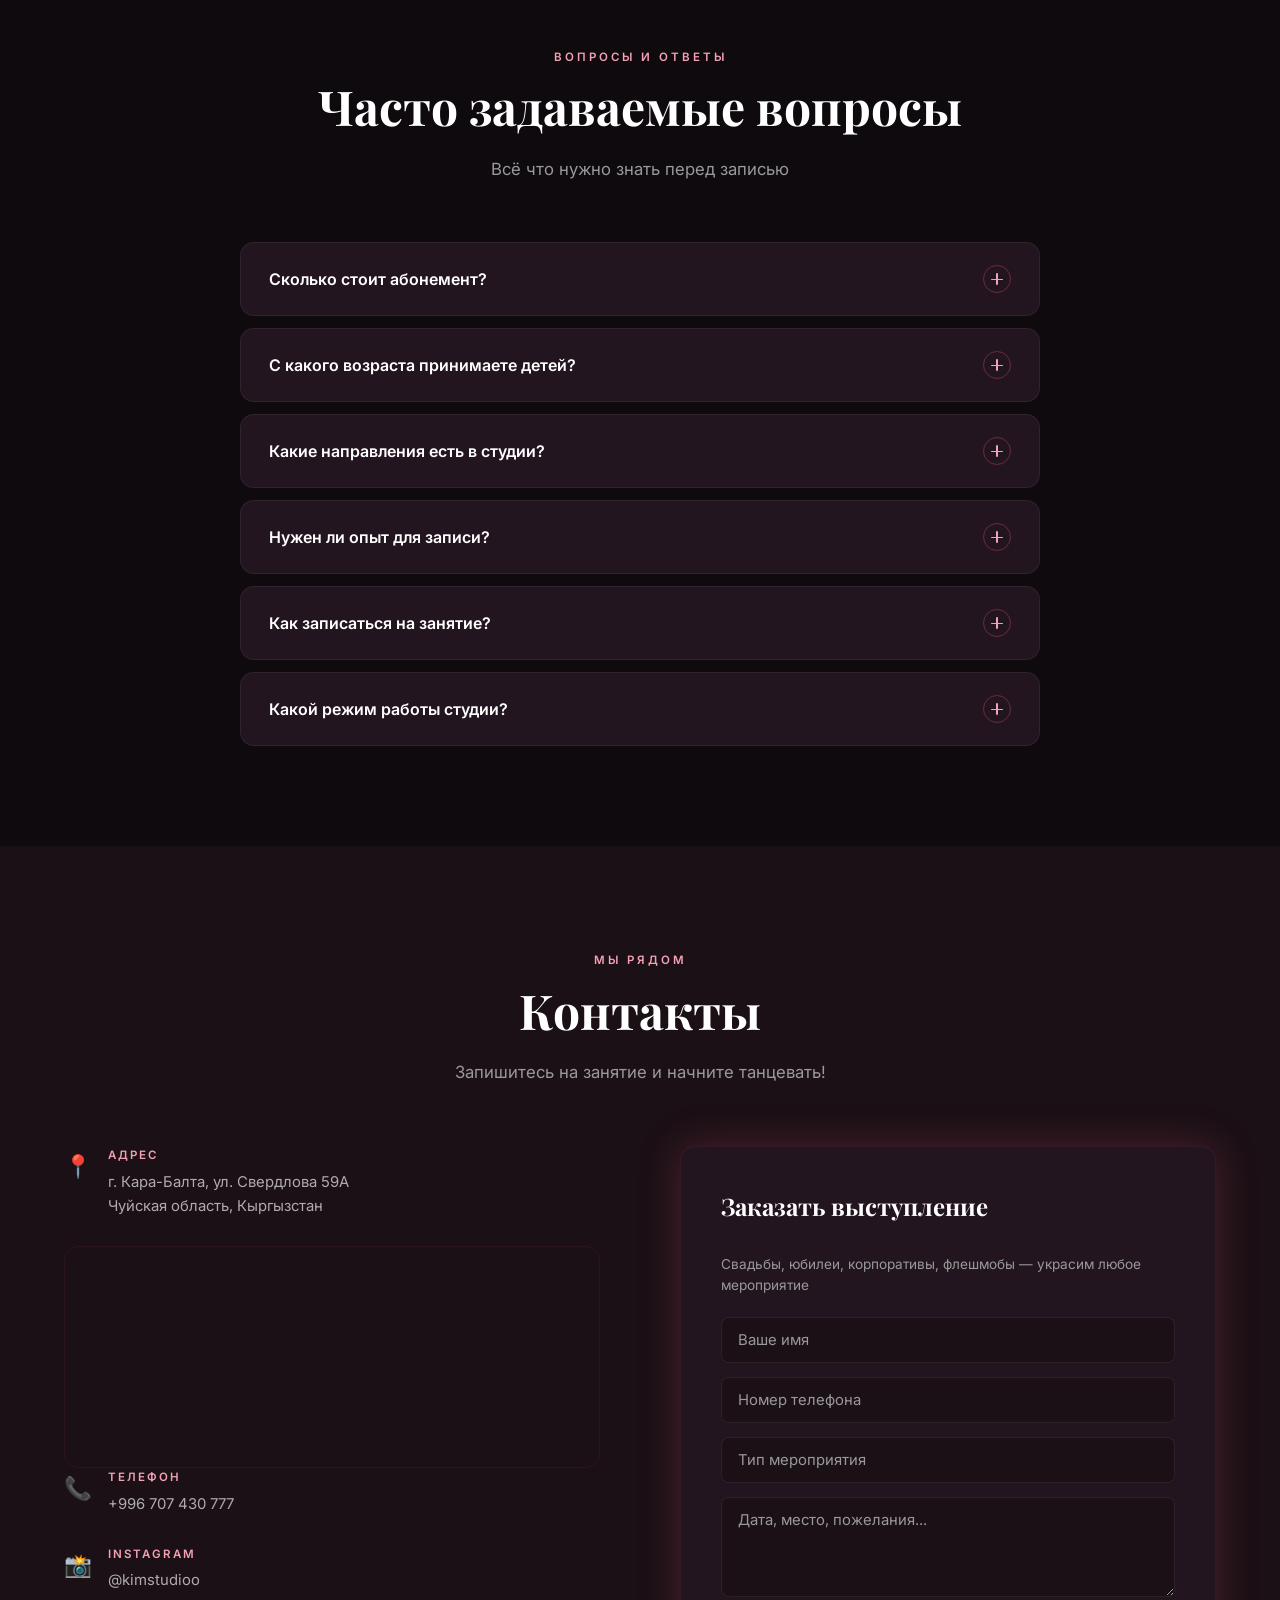
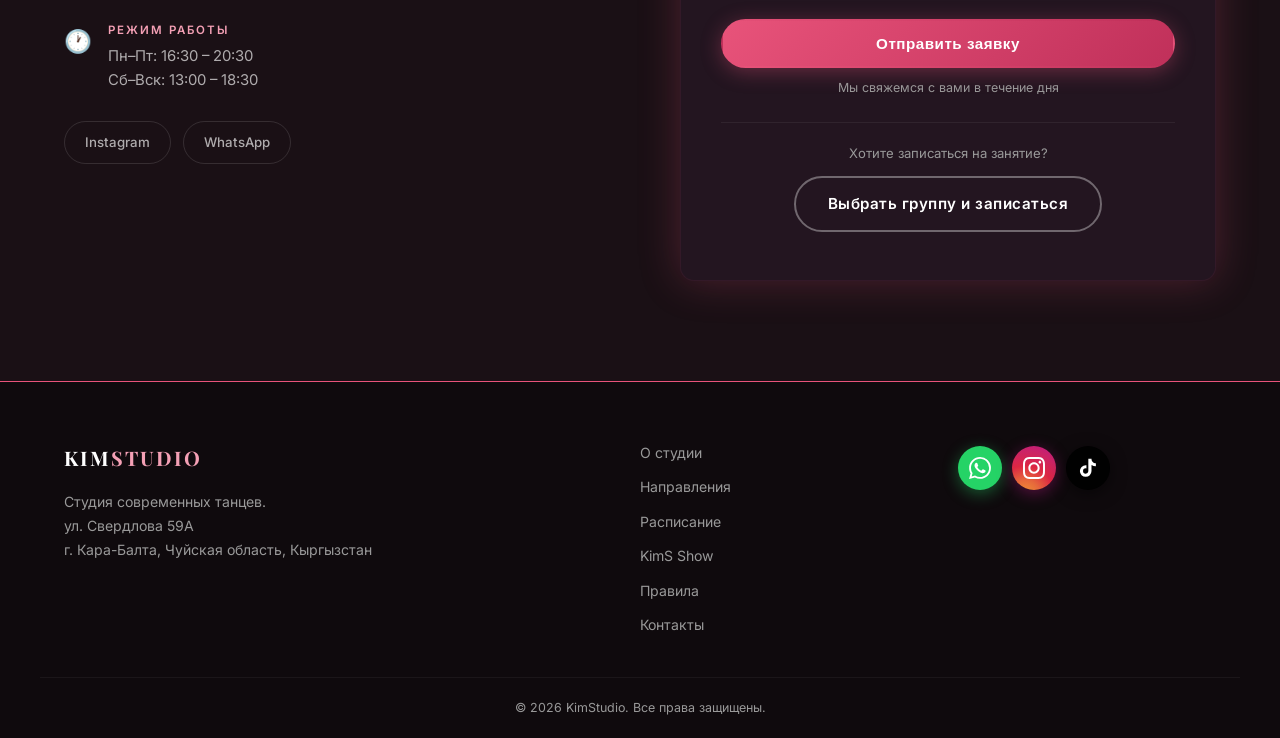
==== commit b22f2ea9: "Add pink scroll progress bar at top of page Co-Authored-By: Claude Sonnet 4.6 <noreply@anthropic.com" ====
--- a/index.html
+++ b/index.html
@@ -27,6 +27,9 @@
 
 </head>
 <body>
+
+  <!-- SCROLL PROGRESS -->
+  <div id="scroll-bar"></div>
 
   <!-- LOADER -->
   <div id="loader">
--- a/style.css
+++ b/style.css
@@ -1,3 +1,15 @@
+/* ===== SCROLL PROGRESS ===== */
+#scroll-bar {
+  position: fixed;
+  top: 0; left: 0;
+  width: 0%;
+  height: 3px;
+  background: linear-gradient(90deg, var(--pink-dark), var(--pink), var(--pink-light));
+  z-index: 9998;
+  box-shadow: 0 0 8px rgba(232,83,122,0.6);
+  transition: width 0.1s linear;
+}
+
 /* ===== LOADER ===== */
 @keyframes loader-pulse {
   0%, 100% { transform: scale(1);    box-shadow: 0 0 0 0 rgba(232,83,122,0); }
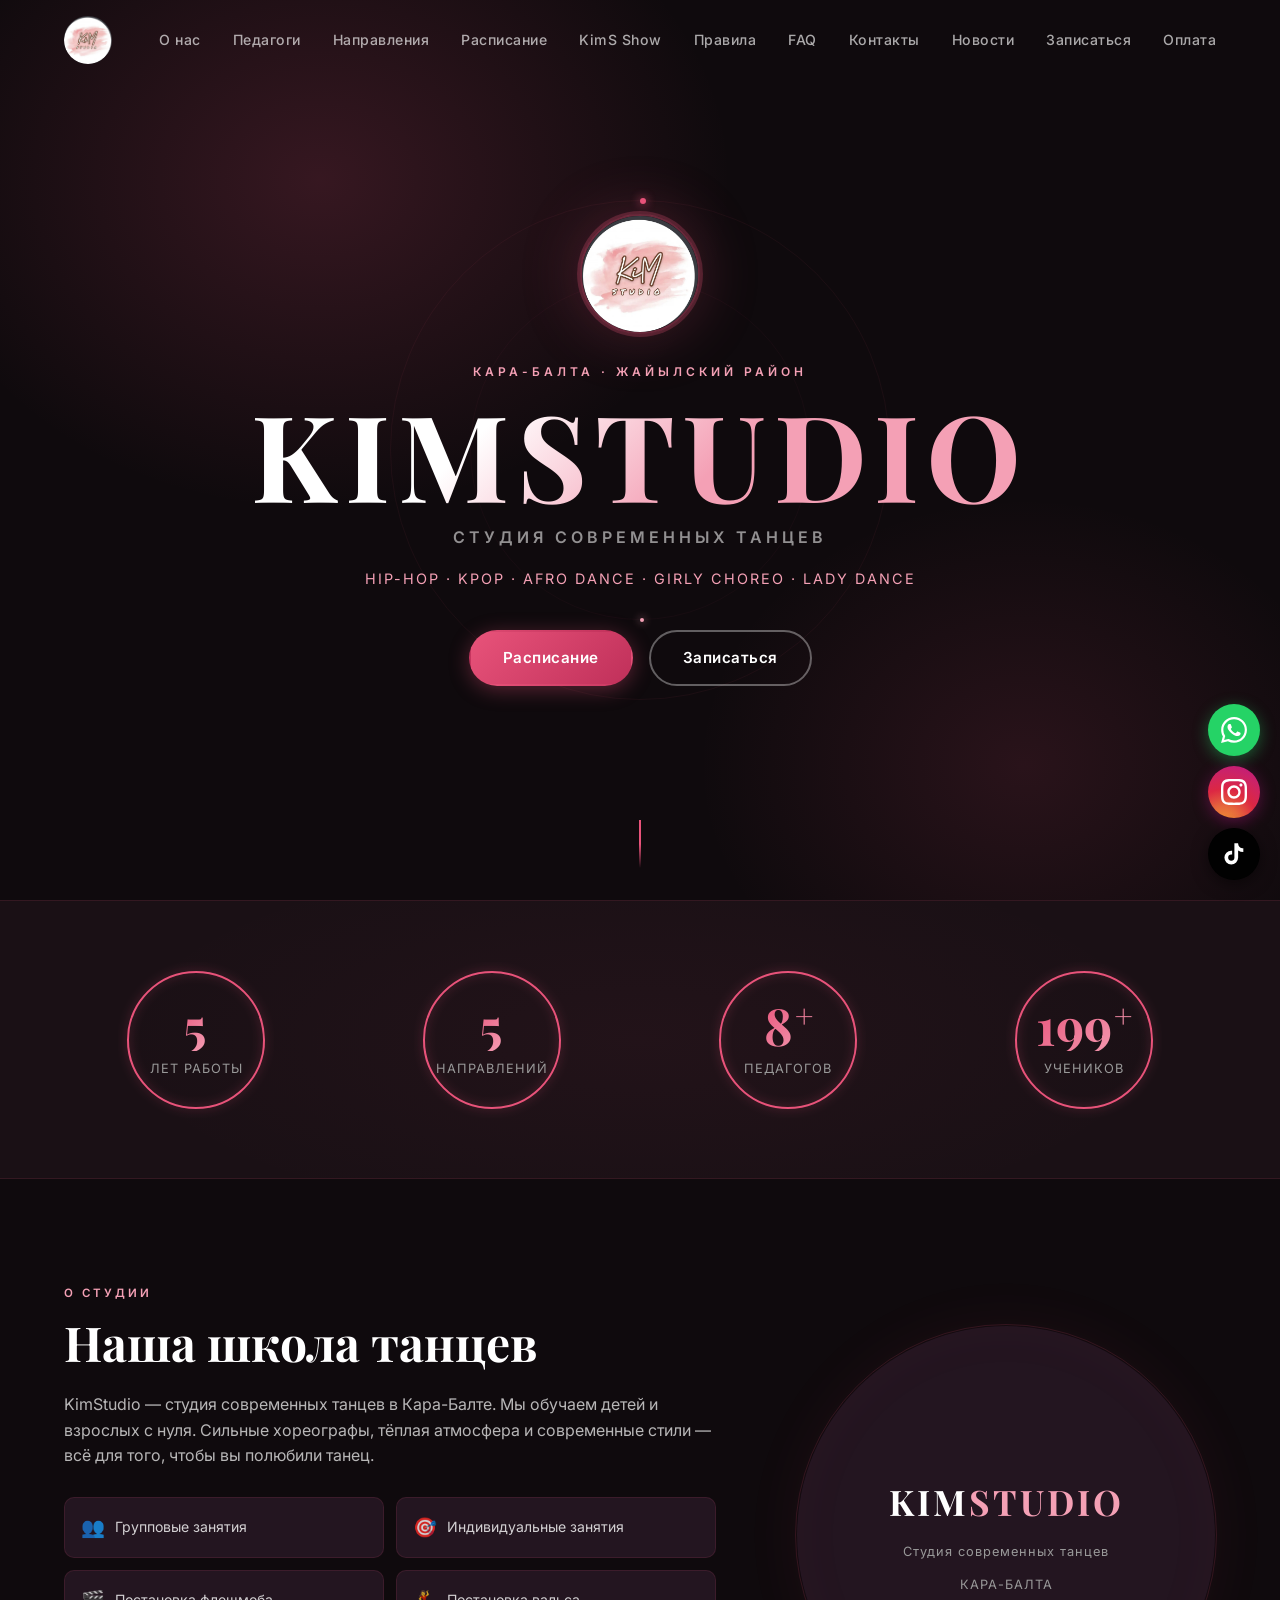
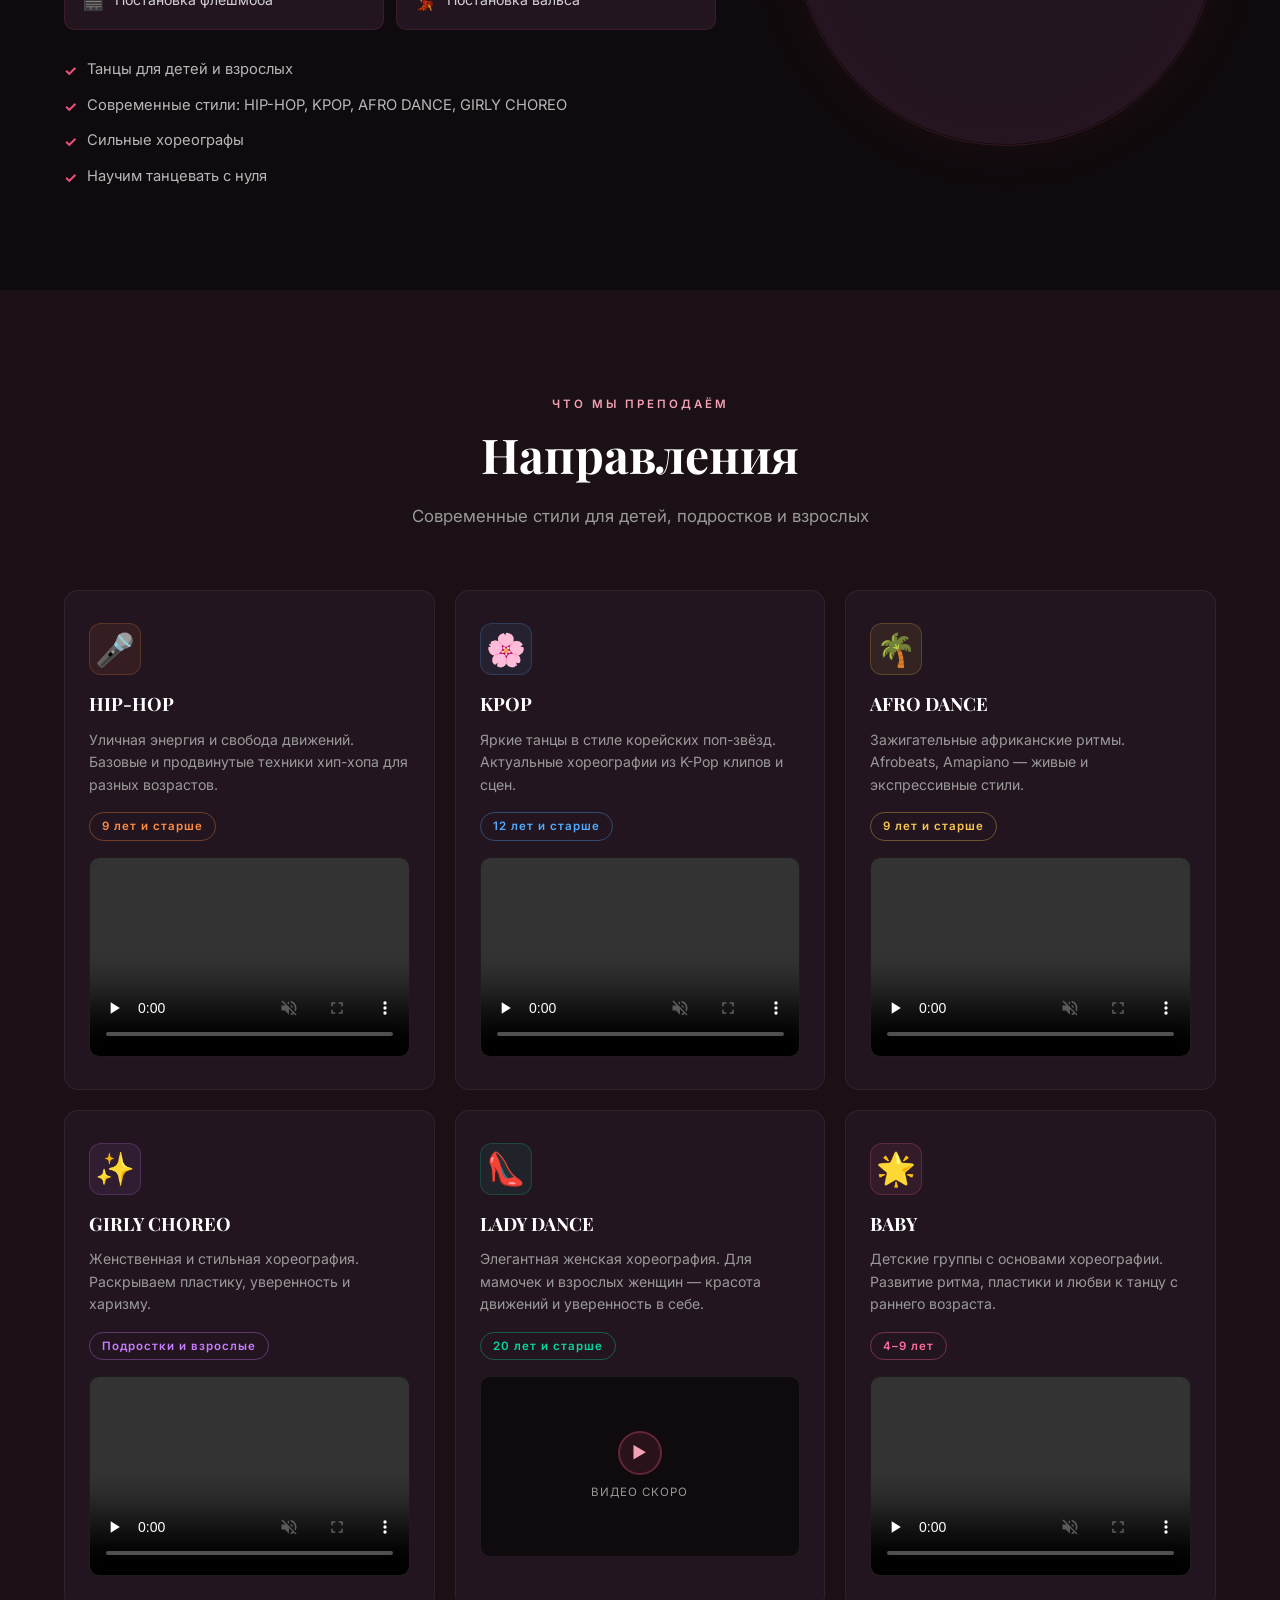
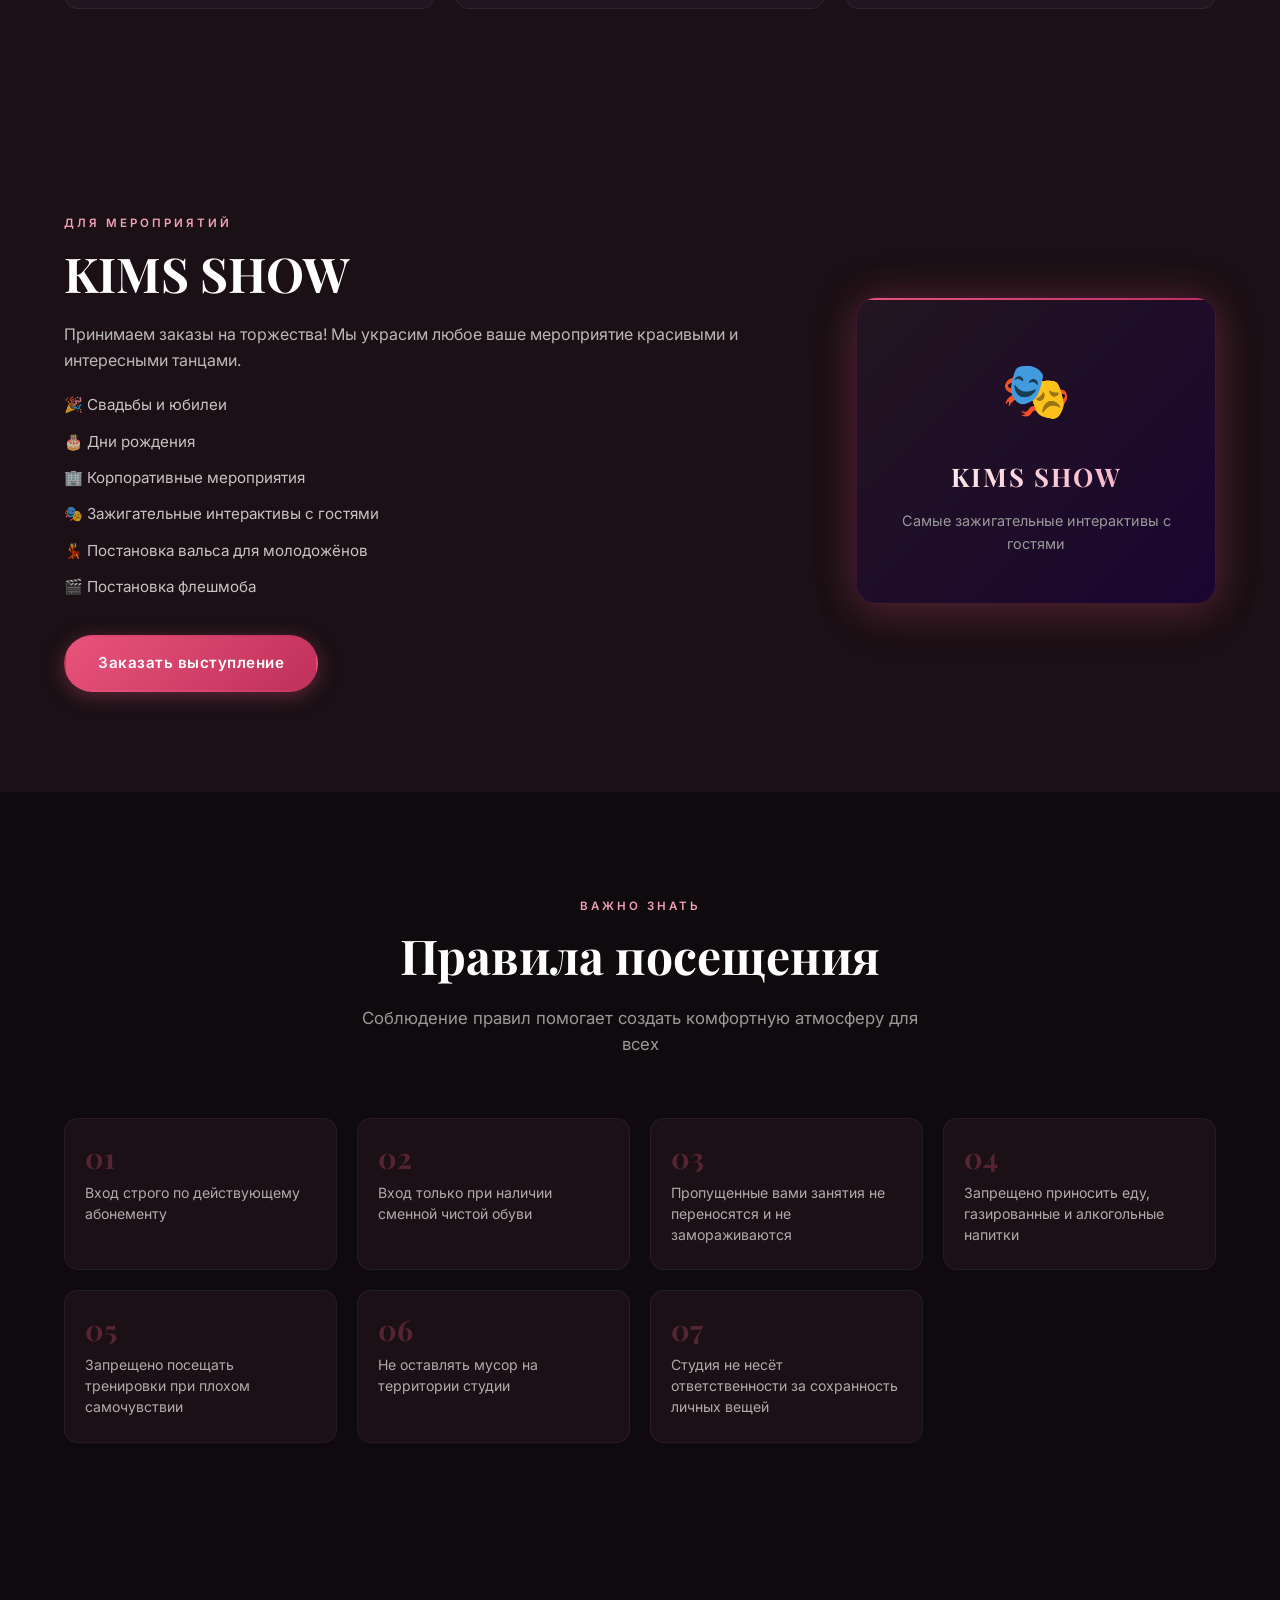
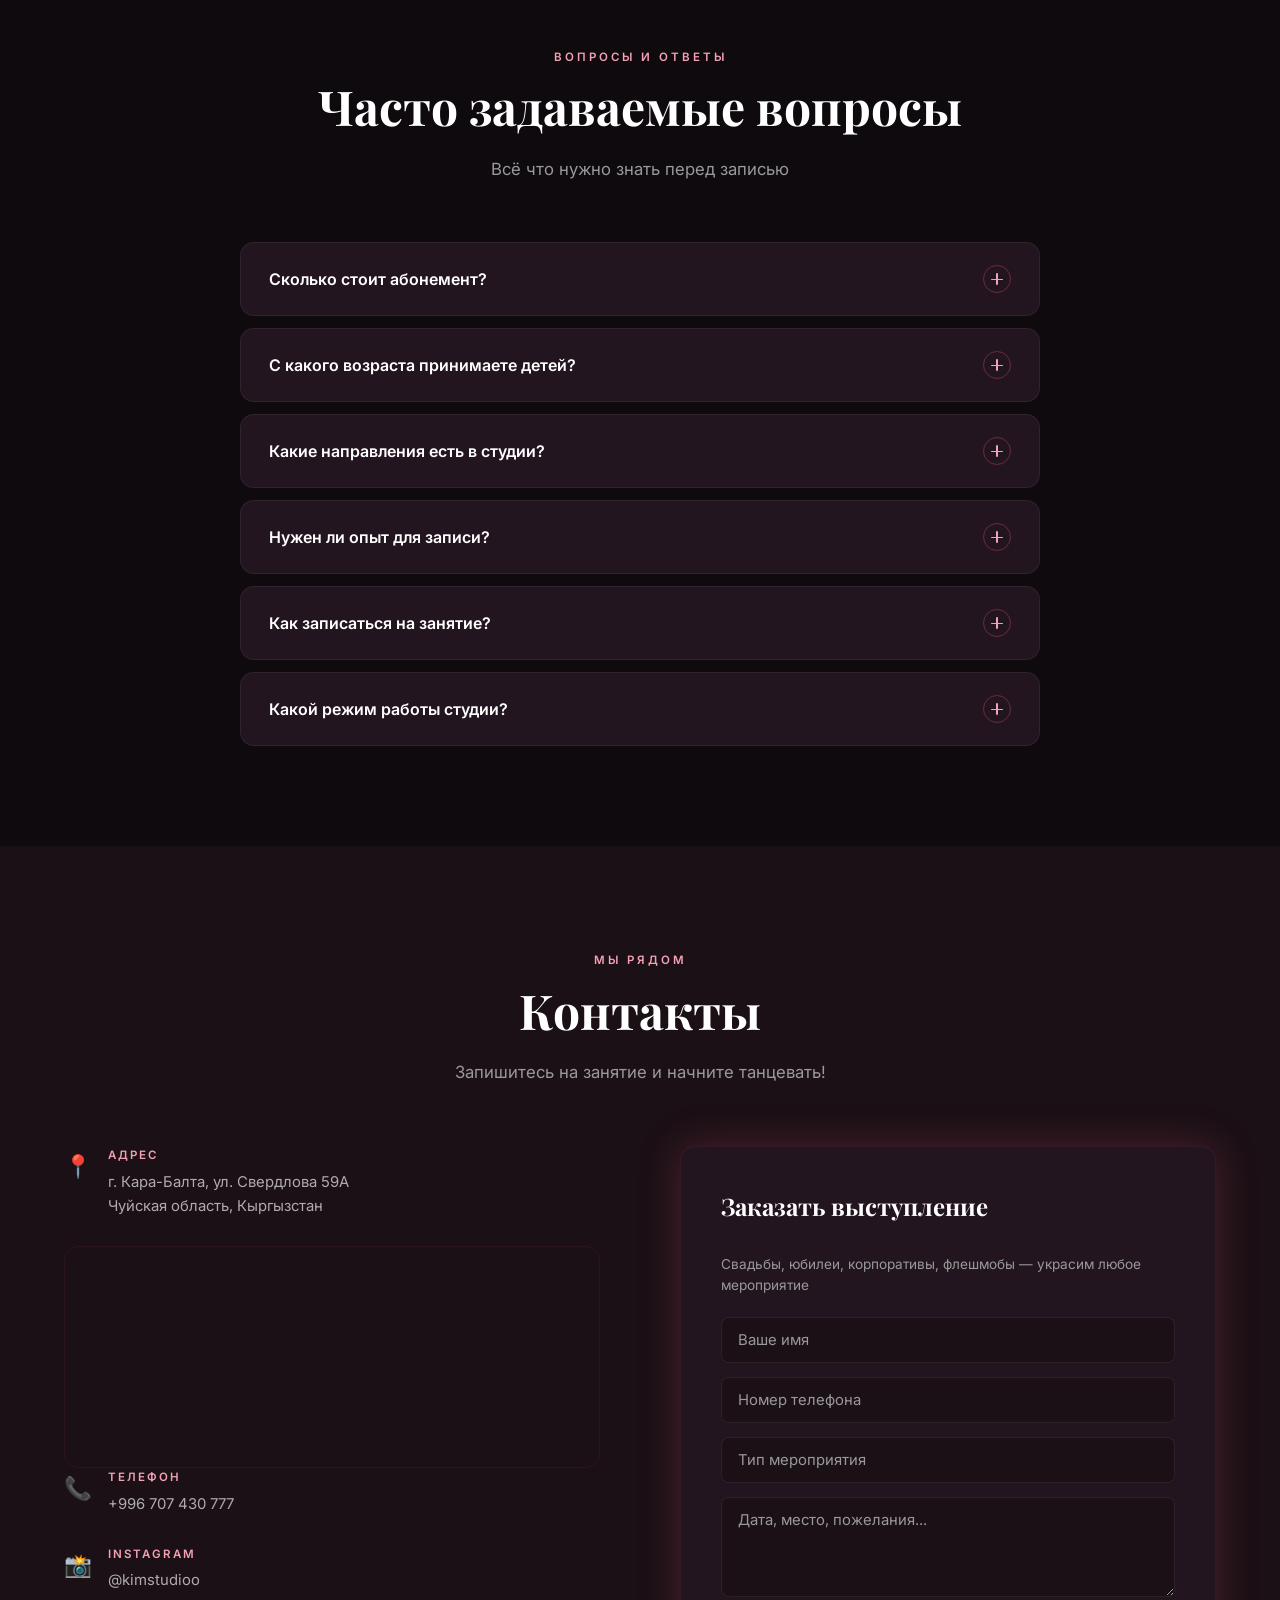
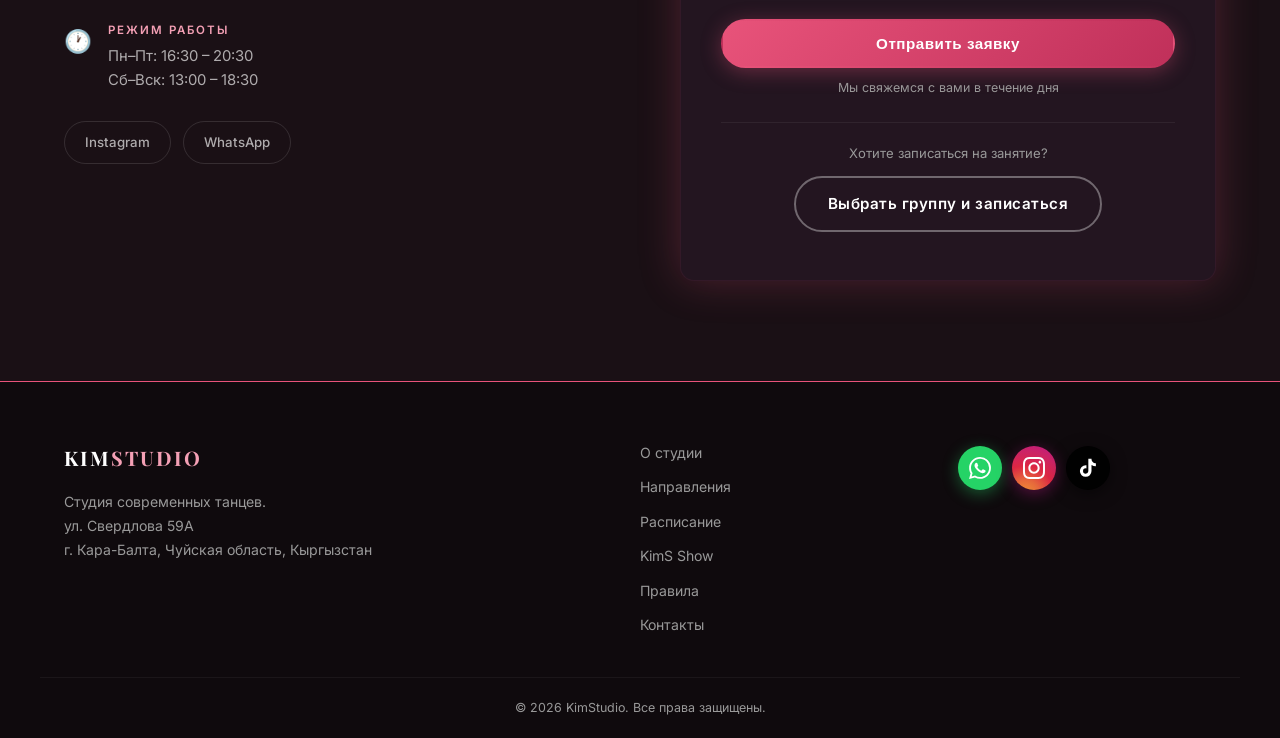
==== commit 2d76a415: "Add unique accent colors per direction card on hover Each dance direction now has its own color (ora" ====
--- a/index.html
+++ b/index.html
@@ -159,7 +159,7 @@
         <p class="section-desc">Современные стили для детей, подростков и взрослых</p>
       </div>
       <div class="directions-grid">
-        <div class="direction-card">
+        <div class="direction-card" data-accent="hiphop">
           <div class="card-icon">🎤</div>
           <h3>HIP-HOP</h3>
           <p>Уличная энергия и свобода движений. Базовые и продвинутые техники хип-хопа для разных возрастов.</p>
@@ -168,7 +168,7 @@
             <video src="hiphop.mp4" controls playsinline muted loop preload="none"></video>
           </div>
         </div>
-        <div class="direction-card">
+        <div class="direction-card" data-accent="kpop">
           <div class="card-icon">🌸</div>
           <h3>KPOP</h3>
           <p>Яркие танцы в стиле корейских поп-звёзд. Актуальные хореографии из K-Pop клипов и сцен.</p>
@@ -177,7 +177,7 @@
             <video src="kpop.mp4" controls playsinline muted loop preload="none"></video>
           </div>
         </div>
-        <div class="direction-card">
+        <div class="direction-card" data-accent="afro">
           <div class="card-icon">🌴</div>
           <h3>AFRO DANCE</h3>
           <p>Зажигательные африканские ритмы. Afrobeats, Amapiano — живые и экспрессивные стили.</p>
@@ -186,7 +186,7 @@
             <video src="afro.mp4" controls playsinline muted loop preload="none"></video>
           </div>
         </div>
-        <div class="direction-card">
+        <div class="direction-card" data-accent="girly">
           <div class="card-icon">✨</div>
           <h3>GIRLY CHOREO</h3>
           <p>Женственная и стильная хореография. Раскрываем пластику, уверенность и харизму.</p>
@@ -195,7 +195,7 @@
             <video src="girly.mp4" controls playsinline muted loop preload="none"></video>
           </div>
         </div>
-        <div class="direction-card">
+        <div class="direction-card" data-accent="lady">
           <div class="card-icon">👠</div>
           <h3>LADY DANCE</h3>
           <p>Элегантная женская хореография. Для мамочек и взрослых женщин — красота движений и уверенность в себе.</p>
@@ -204,7 +204,7 @@
             <div class="vp-inner"><span class="vp-play">▶</span><span class="vp-label">Видео скоро</span></div>
           </div>
         </div>
-        <div class="direction-card">
+        <div class="direction-card" data-accent="baby">
           <div class="card-icon">🌟</div>
           <h3>BABY</h3>
           <p>Детские группы с основами хореографии. Развитие ритма, пластики и любви к танцу с раннего возраста.</p>
--- a/style.css
+++ b/style.css
@@ -755,6 +755,9 @@
 }
 
 .direction-card {
+  --card-accent: var(--pink);
+  --card-accent-dark: var(--pink-dark);
+  --card-accent-rgb: 232,83,122;
   background: var(--dark-3);
   border-radius: var(--radius);
   padding: 32px 24px;
@@ -763,12 +766,19 @@
   position: relative;
   overflow: hidden;
 }
+.direction-card[data-accent="hiphop"] { --card-accent: #ff8c42; --card-accent-dark: #d4621a; --card-accent-rgb: 255,140,66; }
+.direction-card[data-accent="kpop"]   { --card-accent: #4facfe; --card-accent-dark: #2185d0; --card-accent-rgb: 79,172,254; }
+.direction-card[data-accent="afro"]   { --card-accent: #f9c74f; --card-accent-dark: #d4a017; --card-accent-rgb: 249,199,79; }
+.direction-card[data-accent="girly"]  { --card-accent: #c77dff; --card-accent-dark: #9b4dca; --card-accent-rgb: 199,125,255; }
+.direction-card[data-accent="lady"]   { --card-accent: #06d6a0; --card-accent-dark: #04a07a; --card-accent-rgb: 6,214,160; }
+.direction-card[data-accent="baby"]   { --card-accent: #ff6b9d; --card-accent-dark: #e04878; --card-accent-rgb: 255,107,157; }
+
 .direction-card::before {
   content: '';
   position: absolute;
   top: 0; left: 0; right: 0;
   height: 2px;
-  background: linear-gradient(135deg, var(--pink), var(--pink-dark));
+  background: linear-gradient(135deg, var(--card-accent), var(--card-accent-dark));
   opacity: 0;
   transition: opacity 0.35s ease;
 }
@@ -782,9 +792,9 @@
   pointer-events: none;
 }
 .direction-card:hover {
-  border-color: rgba(232,83,122,0.2);
+  border-color: rgba(var(--card-accent-rgb), 0.25);
   transform: translateY(-6px);
-  box-shadow: 0 20px 48px rgba(0,0,0,0.4), var(--glow-pink);
+  box-shadow: 0 20px 48px rgba(0,0,0,0.4), 0 0 40px rgba(var(--card-accent-rgb), 0.2);
 }
 .direction-card:hover::before { opacity: 1; }
 .direction-card:hover::after  { left: 150%; }
@@ -803,12 +813,17 @@
   margin-bottom: 14px;
   display: inline-block;
   width: 52px; height: 52px;
-  background: rgba(232,83,122,0.08);
-  border: 1px solid rgba(232,83,122,0.15);
+  background: rgba(var(--card-accent-rgb), 0.08);
+  border: 1px solid rgba(var(--card-accent-rgb), 0.2);
   border-radius: 12px;
   display: flex;
   align-items: center;
   justify-content: center;
+  transition: background 0.35s ease, border-color 0.35s ease;
+}
+.direction-card:hover .card-icon {
+  background: rgba(var(--card-accent-rgb), 0.15);
+  border-color: rgba(var(--card-accent-rgb), 0.4);
 }
 .direction-card h3 {
   font-family: 'Playfair Display', serif;
@@ -823,10 +838,11 @@
   font-size: 0.72rem;
   font-weight: 600;
   letter-spacing: 1px;
-  color: var(--pink-light);
-  border: 1px solid rgba(232,83,122,0.3);
+  color: var(--card-accent);
+  border: 1px solid rgba(var(--card-accent-rgb), 0.35);
   padding: 4px 12px;
   border-radius: 50px;
+  transition: color 0.35s ease, border-color 0.35s ease;
 }
 
 /* ===== VIDEO ===== */
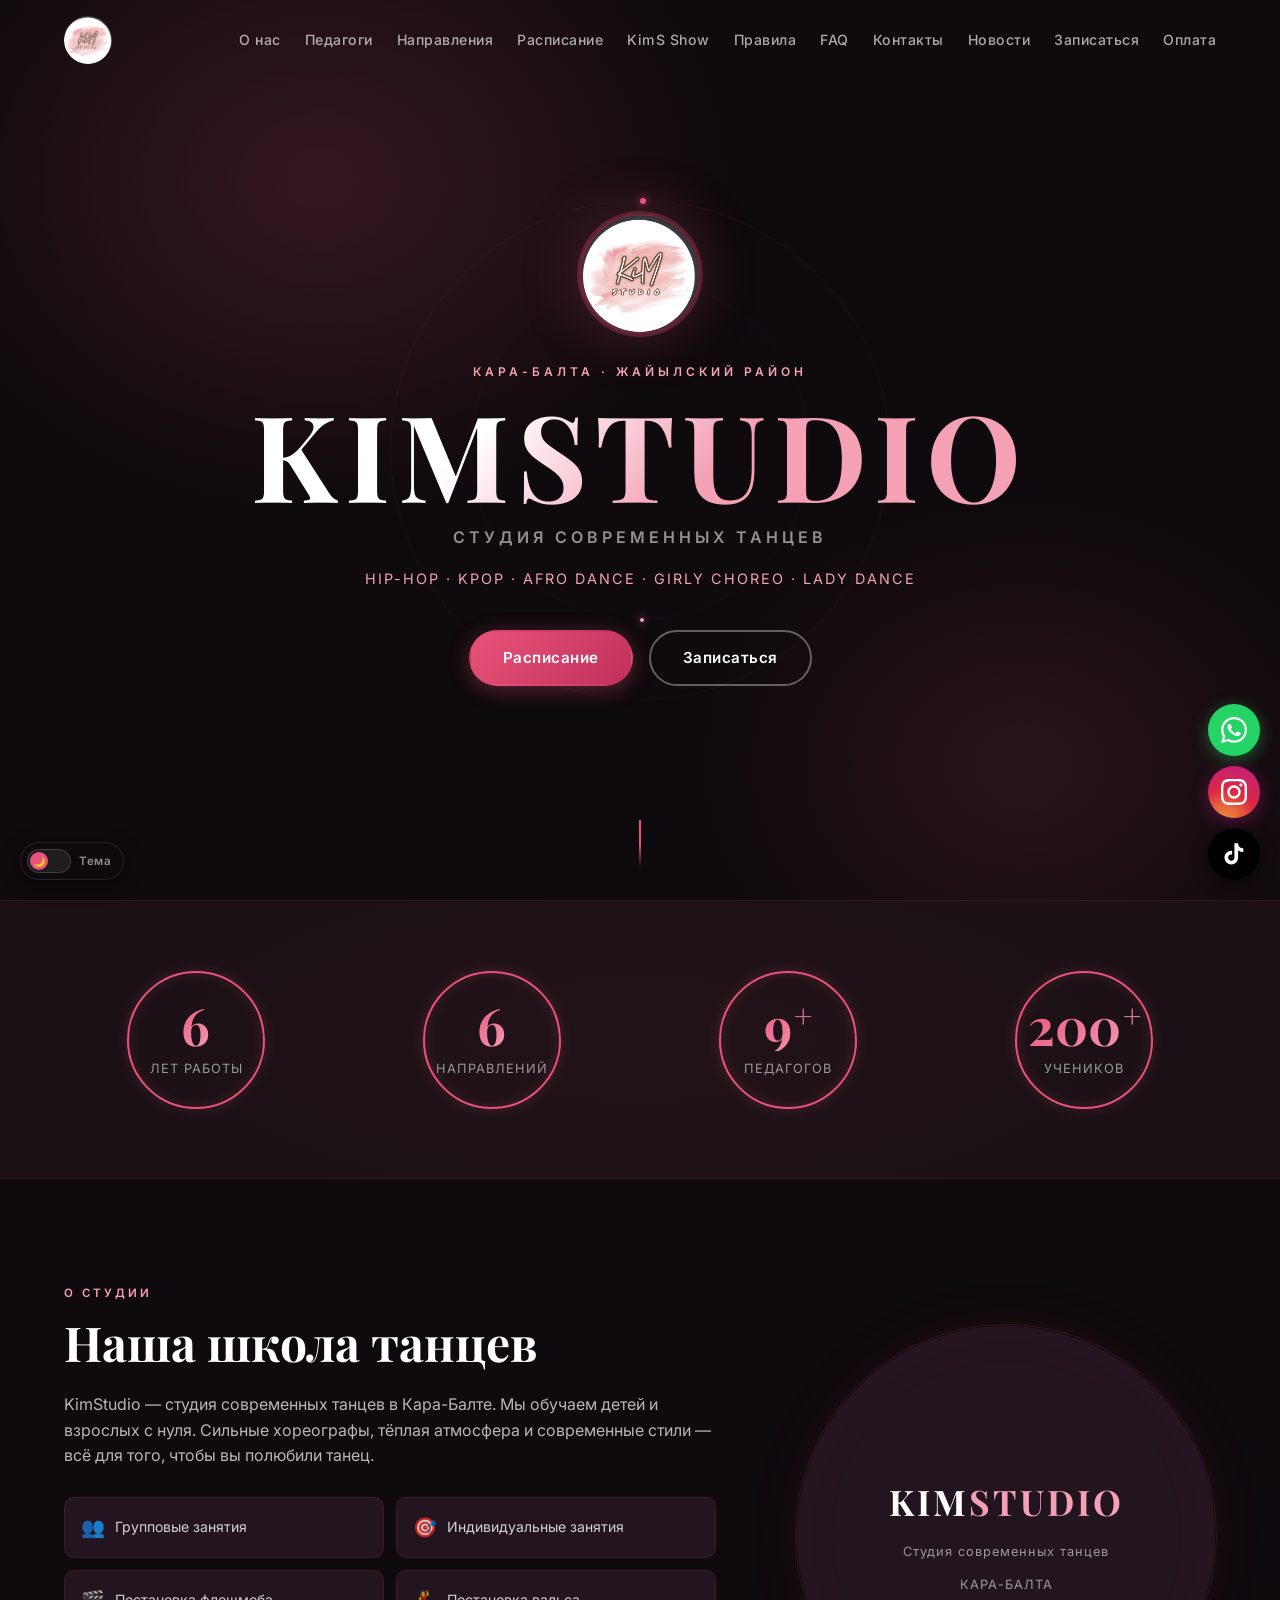
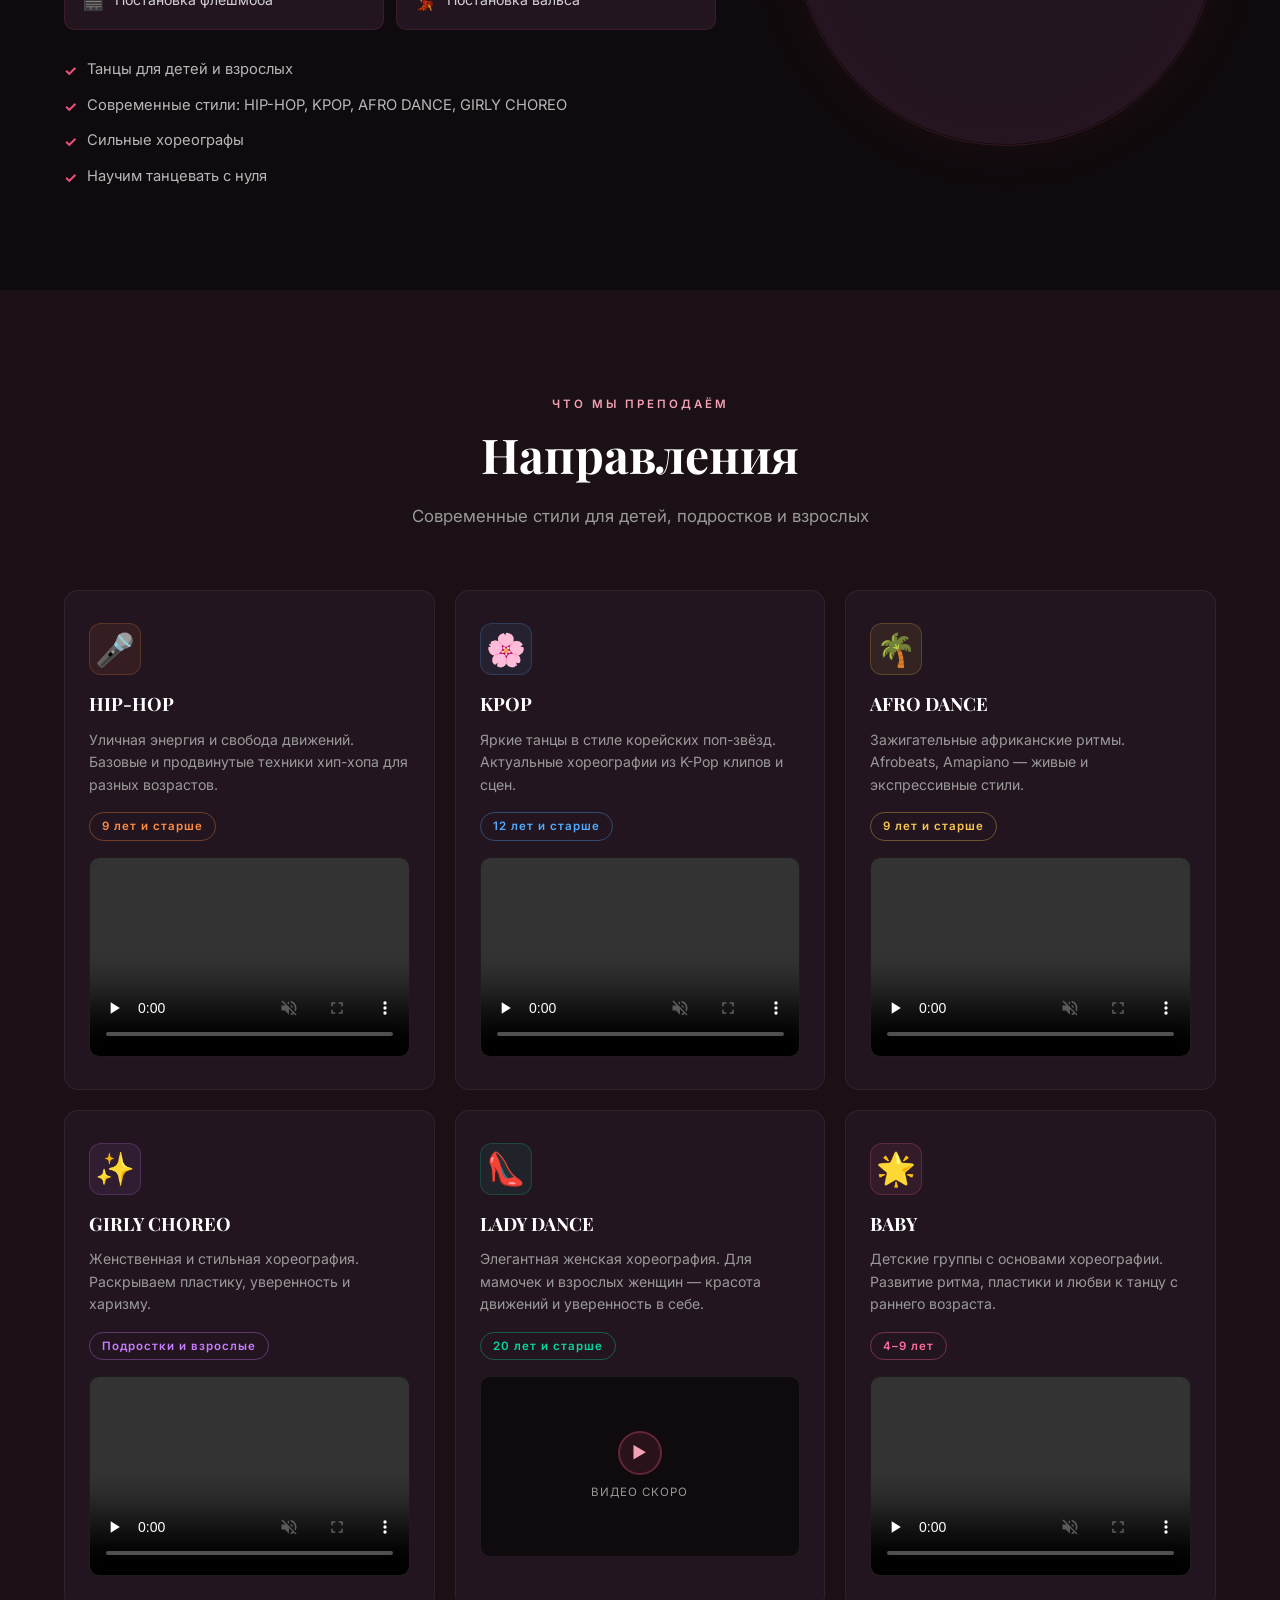
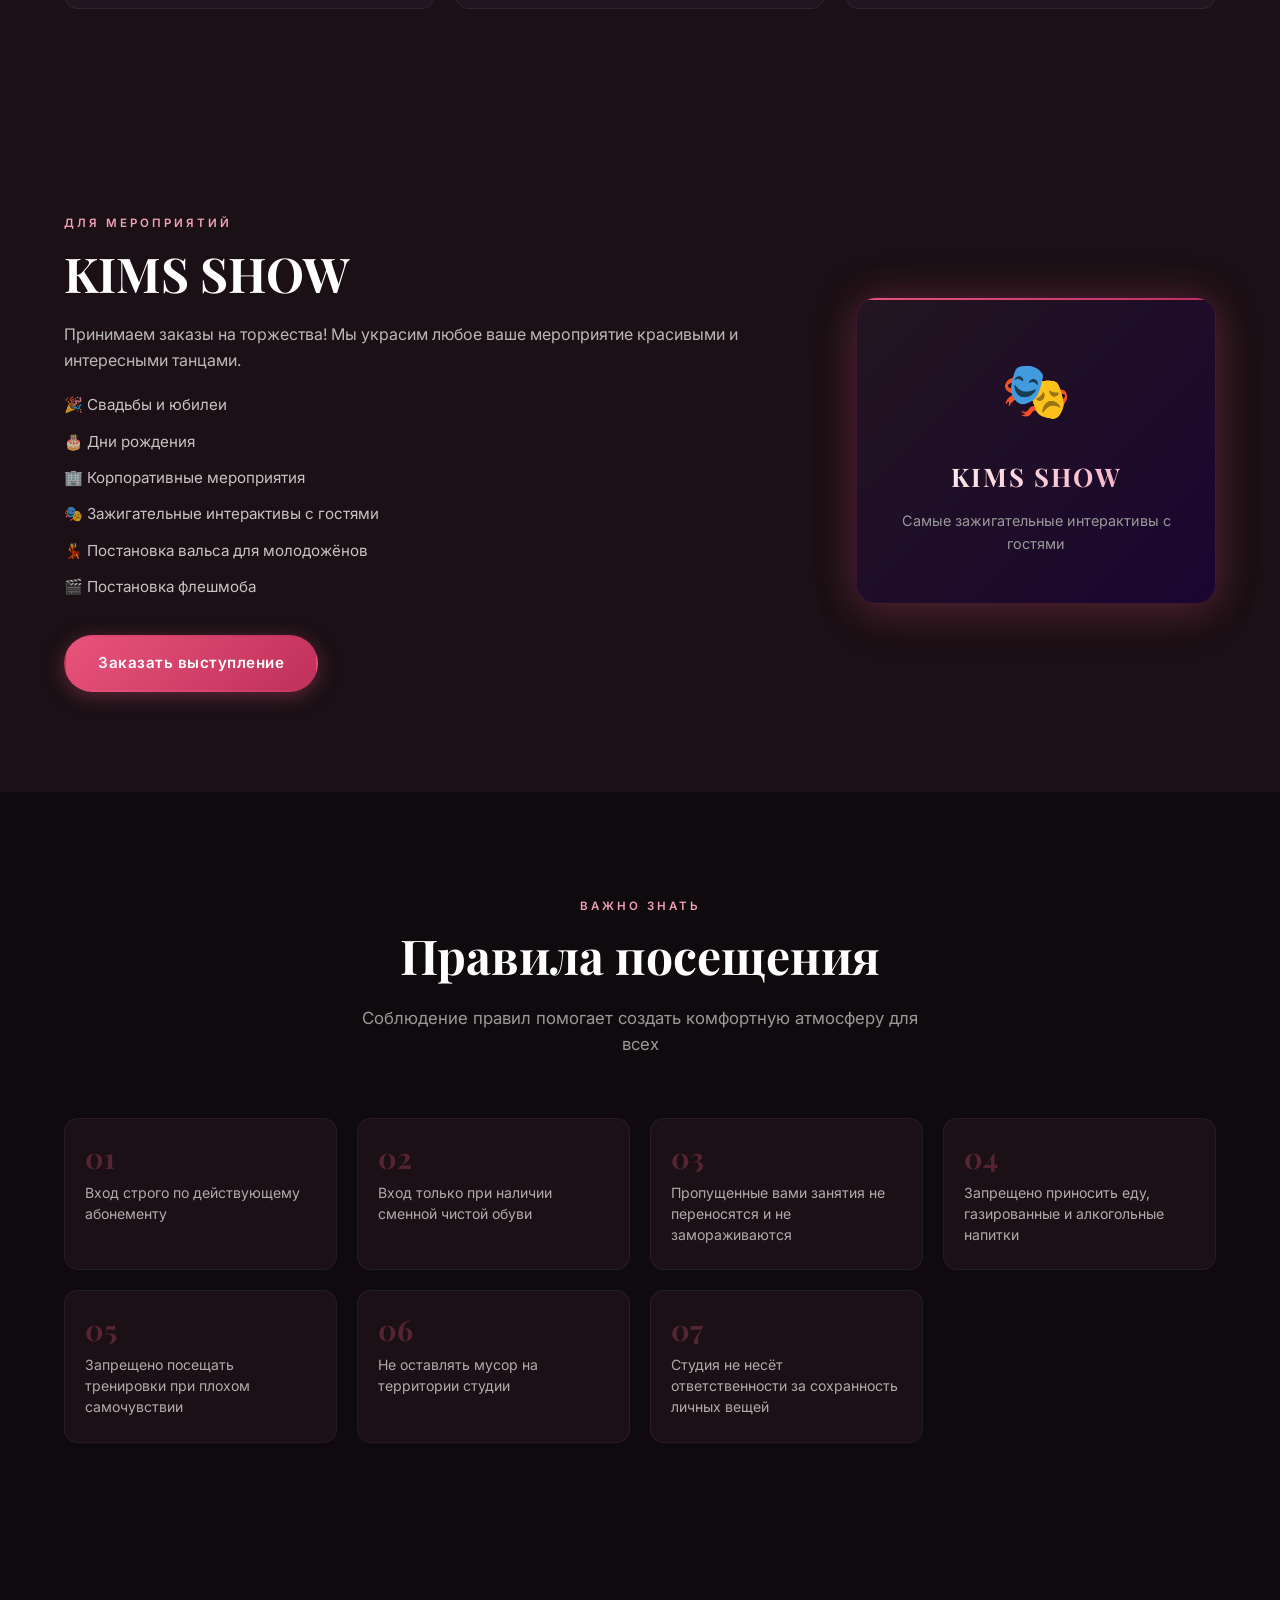
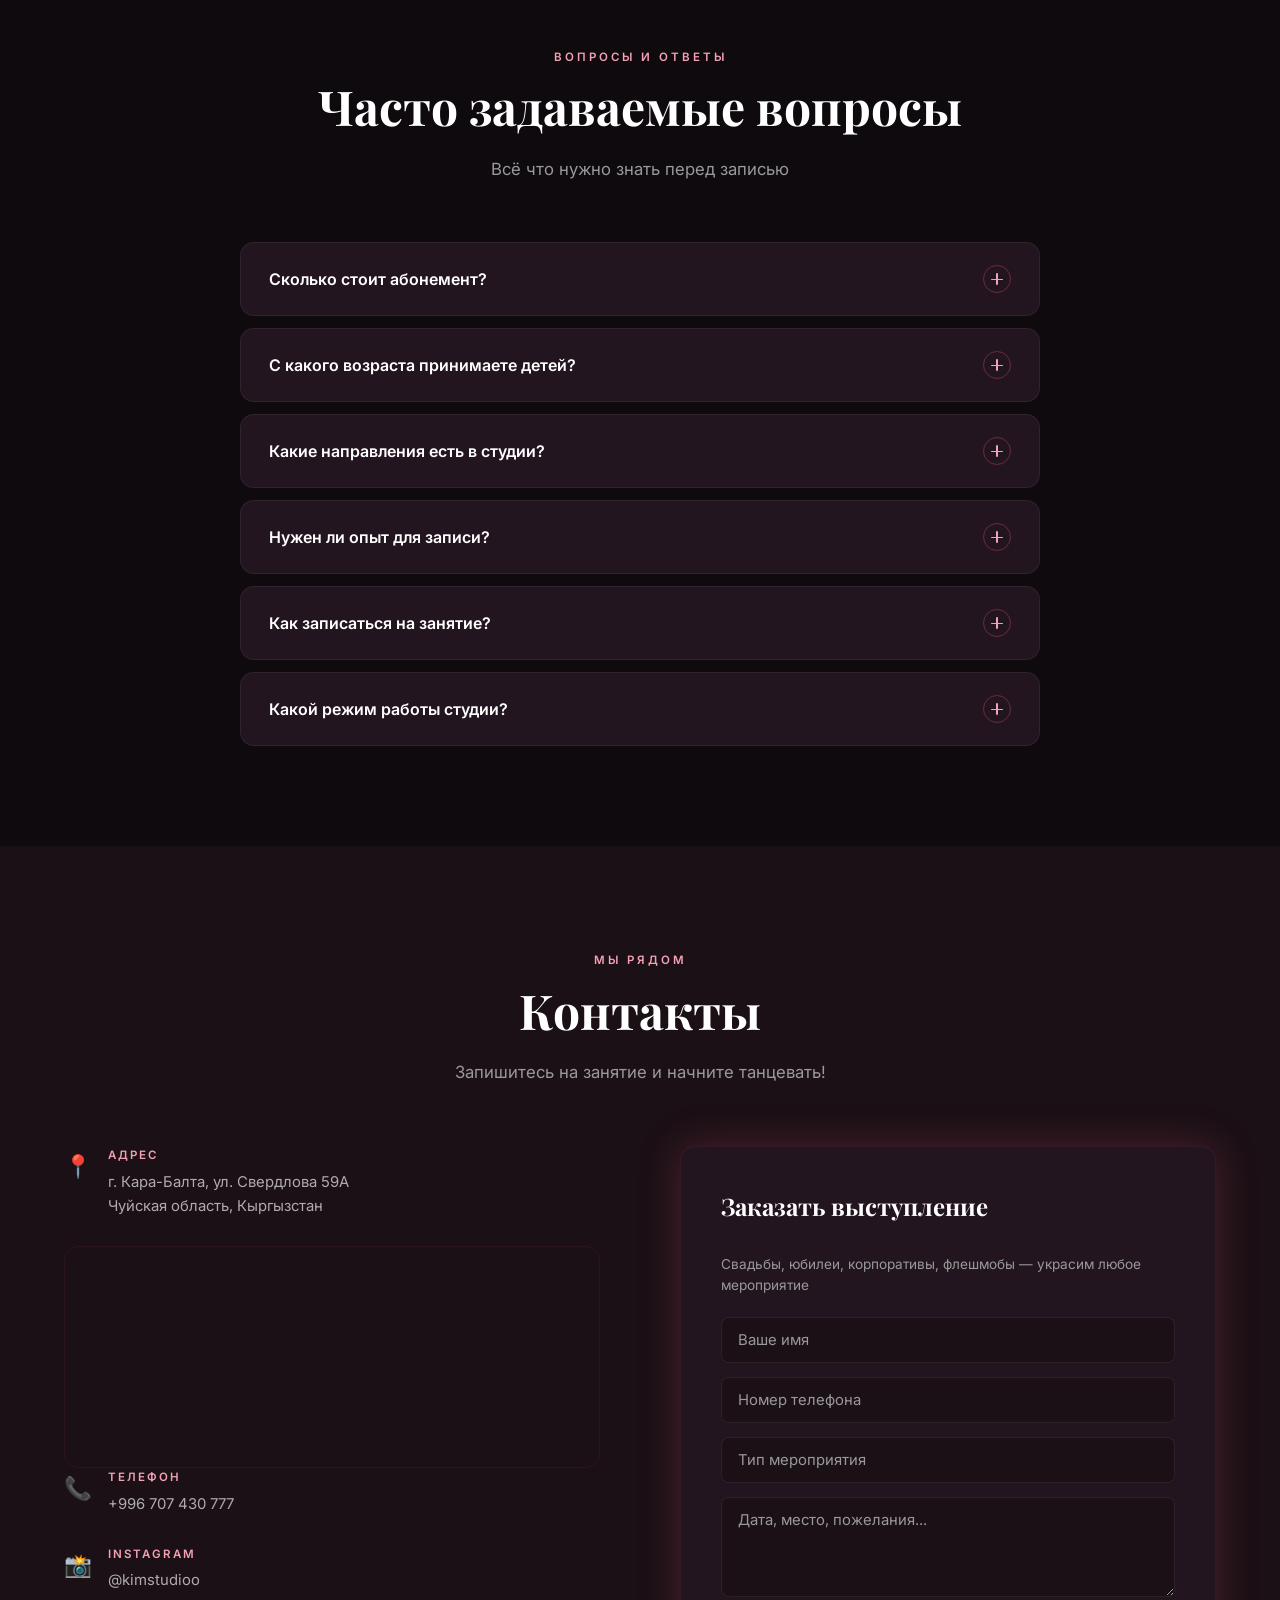
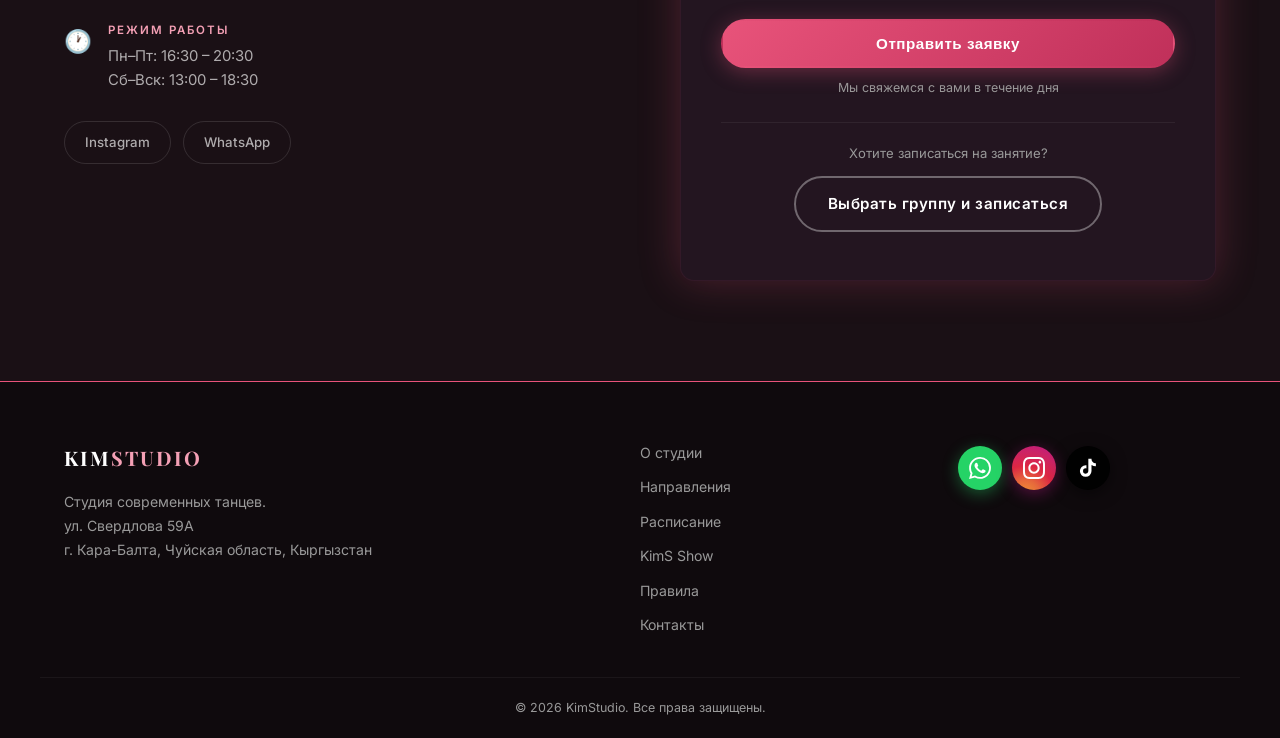
==== commit 9fbc14ec: "Add light/dark theme toggle switch Fixed bottom-left floating pill switch with moon/sun icons, persi" ====
--- a/index.html
+++ b/index.html
@@ -27,7 +27,7 @@
 
 </head>
 <body>
-
+<script>if(localStorage.getItem('kimstudio-theme')==='light')document.body.classList.add('light');</script>
   <!-- SCROLL PROGRESS -->
   <div id="scroll-bar"></div>
 
@@ -62,6 +62,14 @@
       </button>
     </div>
   </nav>
+
+  <label class="theme-switch" title="Переключить тему">
+    <input type="checkbox" id="themeToggle" />
+    <span class="theme-switch-track">
+      <span class="theme-switch-thumb"></span>
+    </span>
+    <span class="theme-switch-label">Тема</span>
+  </label>
 
   <!-- HERO -->
   <section class="hero" id="home">
--- a/style.css
+++ b/style.css
@@ -230,6 +230,7 @@
   display: flex;
   align-items: center;
   justify-content: space-between;
+  gap: 16px;
 }
 
 .nav-brand { display: flex; align-items: center; }
@@ -257,7 +258,9 @@
 
 .nav-links {
   display: flex;
-  gap: 32px;
+  gap: 24px;
+  flex-wrap: nowrap;
+  overflow: visible;
 }
 .nav-links a {
   font-size: 0.88rem;
@@ -652,6 +655,42 @@
 /* ===== TEACHERS ===== */
 .teachers { background: var(--dark-2); }
 
+.teacher-filter-wrap {
+  background: var(--dark);
+  padding: 0 0 32px;
+}
+.teacher-filter {
+  display: flex;
+  flex-wrap: wrap;
+  gap: 10px;
+  justify-content: center;
+}
+.filter-btn {
+  background: var(--dark-2);
+  border: 1px solid rgba(255,255,255,0.08);
+  color: var(--gray);
+  font-family: 'Inter', sans-serif;
+  font-size: 0.78rem;
+  font-weight: 600;
+  letter-spacing: 1.5px;
+  text-transform: uppercase;
+  padding: 8px 20px;
+  border-radius: 50px;
+  cursor: pointer;
+  transition: background 0.25s ease, border-color 0.25s ease, color 0.25s ease, transform 0.2s ease;
+}
+.filter-btn:hover {
+  border-color: rgba(232,83,122,0.35);
+  color: var(--text);
+  transform: translateY(-1px);
+}
+.filter-btn.active {
+  background: linear-gradient(135deg, var(--pink), var(--pink-dark));
+  border-color: transparent;
+  color: var(--white);
+  box-shadow: 0 4px 16px rgba(232,83,122,0.35);
+}
+
 .teachers-grid {
   display: grid;
   grid-template-columns: repeat(3, 1fr);
@@ -663,7 +702,12 @@
   border-radius: var(--radius);
   overflow: hidden;
   border: 1px solid rgba(255,255,255,0.06);
-  transition: transform 0.35s ease, box-shadow 0.35s ease, border-color 0.35s ease;
+  transition: transform 0.35s ease, box-shadow 0.35s ease, border-color 0.35s ease, opacity 0.35s ease;
+}
+.teacher-card.teacher-hidden {
+  opacity: 0;
+  transform: scale(0.94);
+  pointer-events: none;
 }
 .teacher-card:hover {
   border-color: rgba(232,83,122,0.25);
@@ -1584,6 +1628,8 @@
   .rules-grid { grid-template-columns: repeat(2, 1fr); }
   .show-content { grid-template-columns: 1fr; gap: 40px; }
   .show-card { max-width: 360px; }
+  .nav-links { gap: 16px; }
+  .nav-links a { font-size: 0.8rem; }
 }
 
 @media (max-width: 900px) {
@@ -1655,3 +1701,121 @@
   .about-cards { grid-template-columns: 1fr; }
   .payment-info-grid { grid-template-columns: 1fr; }
 }
+
+/* ===== THEME SWITCH ===== */
+.theme-switch {
+  position: fixed;
+  bottom: 20px;
+  left: 20px;
+  z-index: 200;
+  cursor: pointer;
+  display: inline-flex;
+  align-items: center;
+  gap: 8px;
+  background: rgba(15,10,13,0.85);
+  border: 1px solid rgba(255,255,255,0.1);
+  border-radius: 99px;
+  padding: 6px 12px 6px 6px;
+  backdrop-filter: blur(12px);
+  -webkit-backdrop-filter: blur(12px);
+  box-shadow: 0 4px 20px rgba(0,0,0,0.4);
+  transition: box-shadow 0.25s ease, border-color 0.25s ease;
+  user-select: none;
+}
+.theme-switch:hover {
+  border-color: rgba(232,83,122,0.4);
+  box-shadow: 0 4px 24px rgba(232,83,122,0.2);
+}
+.theme-switch input { display: none; }
+.theme-switch-label {
+  font-size: 0.72rem;
+  font-weight: 600;
+  color: rgba(255,255,255,0.55);
+  letter-spacing: 0.5px;
+  white-space: nowrap;
+}
+
+.theme-switch-track {
+  width: 44px;
+  height: 24px;
+  border-radius: 99px;
+  background: rgba(255,255,255,0.08);
+  border: 1.5px solid rgba(255,255,255,0.15);
+  position: relative;
+  flex-shrink: 0;
+  transition: background 0.35s ease, border-color 0.35s ease;
+}
+.theme-switch-thumb {
+  width: 18px;
+  height: 18px;
+  border-radius: 50%;
+  background: var(--pink);
+  position: absolute;
+  top: 50%;
+  left: 2px;
+  transform: translateY(-50%);
+  transition: left 0.35s cubic-bezier(0.34, 1.56, 0.64, 1);
+  display: flex;
+  align-items: center;
+  justify-content: center;
+  font-size: 10px;
+  line-height: 1;
+}
+.theme-switch-thumb::after { content: '🌙'; }
+
+.theme-switch input:checked + .theme-switch-track {
+  background: rgba(255,210,70,0.15);
+  border-color: rgba(255,210,70,0.45);
+}
+.theme-switch input:checked + .theme-switch-track .theme-switch-thumb {
+  left: calc(100% - 20px);
+}
+.theme-switch input:checked + .theme-switch-track .theme-switch-thumb::after {
+  content: '☀️';
+}
+
+/* ===== LIGHT THEME ===== */
+body.light {
+  --dark:   #fdf6f8;
+  --dark-2: #f5eaef;
+  --dark-3: #ede0e5;
+  --white:  #1a0a10;
+  --text:   #3d2030;
+  --gray:   #8a6070;
+  --shadow: 0 8px 32px rgba(0,0,0,0.10);
+  --glow-pink: 0 0 40px rgba(232,83,122,0.12);
+}
+body.light .navbar.scrolled {
+  background: rgba(253,246,248,0.95);
+  box-shadow: 0 2px 0 rgba(232,83,122,0.15), 0 4px 32px rgba(0,0,0,0.08);
+}
+body.light .nav-links {
+  background: rgba(253,246,248,0.97);
+  box-shadow: -4px 0 40px rgba(0,0,0,0.12), -1px 0 0 rgba(232,83,122,0.12);
+}
+body.light .nav-links a { color: rgba(30,10,20,0.55); }
+body.light .nav-links a:hover,
+body.light .nav-links a.active { color: var(--white); }
+body.light .burger span { background: var(--white); }
+body.light .theme-switch {
+  background: rgba(253,246,248,0.9);
+  border-color: rgba(0,0,0,0.1);
+  box-shadow: 0 4px 20px rgba(0,0,0,0.12);
+}
+body.light .theme-switch-label { color: rgba(30,10,20,0.5); }
+body.light .theme-switch-track {
+  background: rgba(0,0,0,0.06);
+  border-color: rgba(0,0,0,0.12);
+}
+body.light #loader { background: var(--dark); }
+body.light .btn-outline {
+  border-color: rgba(30,10,20,0.25);
+  color: var(--white);
+}
+body.light .show-text p,
+body.light .show-list li,
+body.light .rule-item p,
+body.light .contact-item p,
+body.light .contact-item a,
+body.light .faq-answer p { color: rgba(30,10,20,0.65); }
+body.light .social-btn { border-color: rgba(30,10,20,0.15); color: rgba(30,10,20,0.65); }
